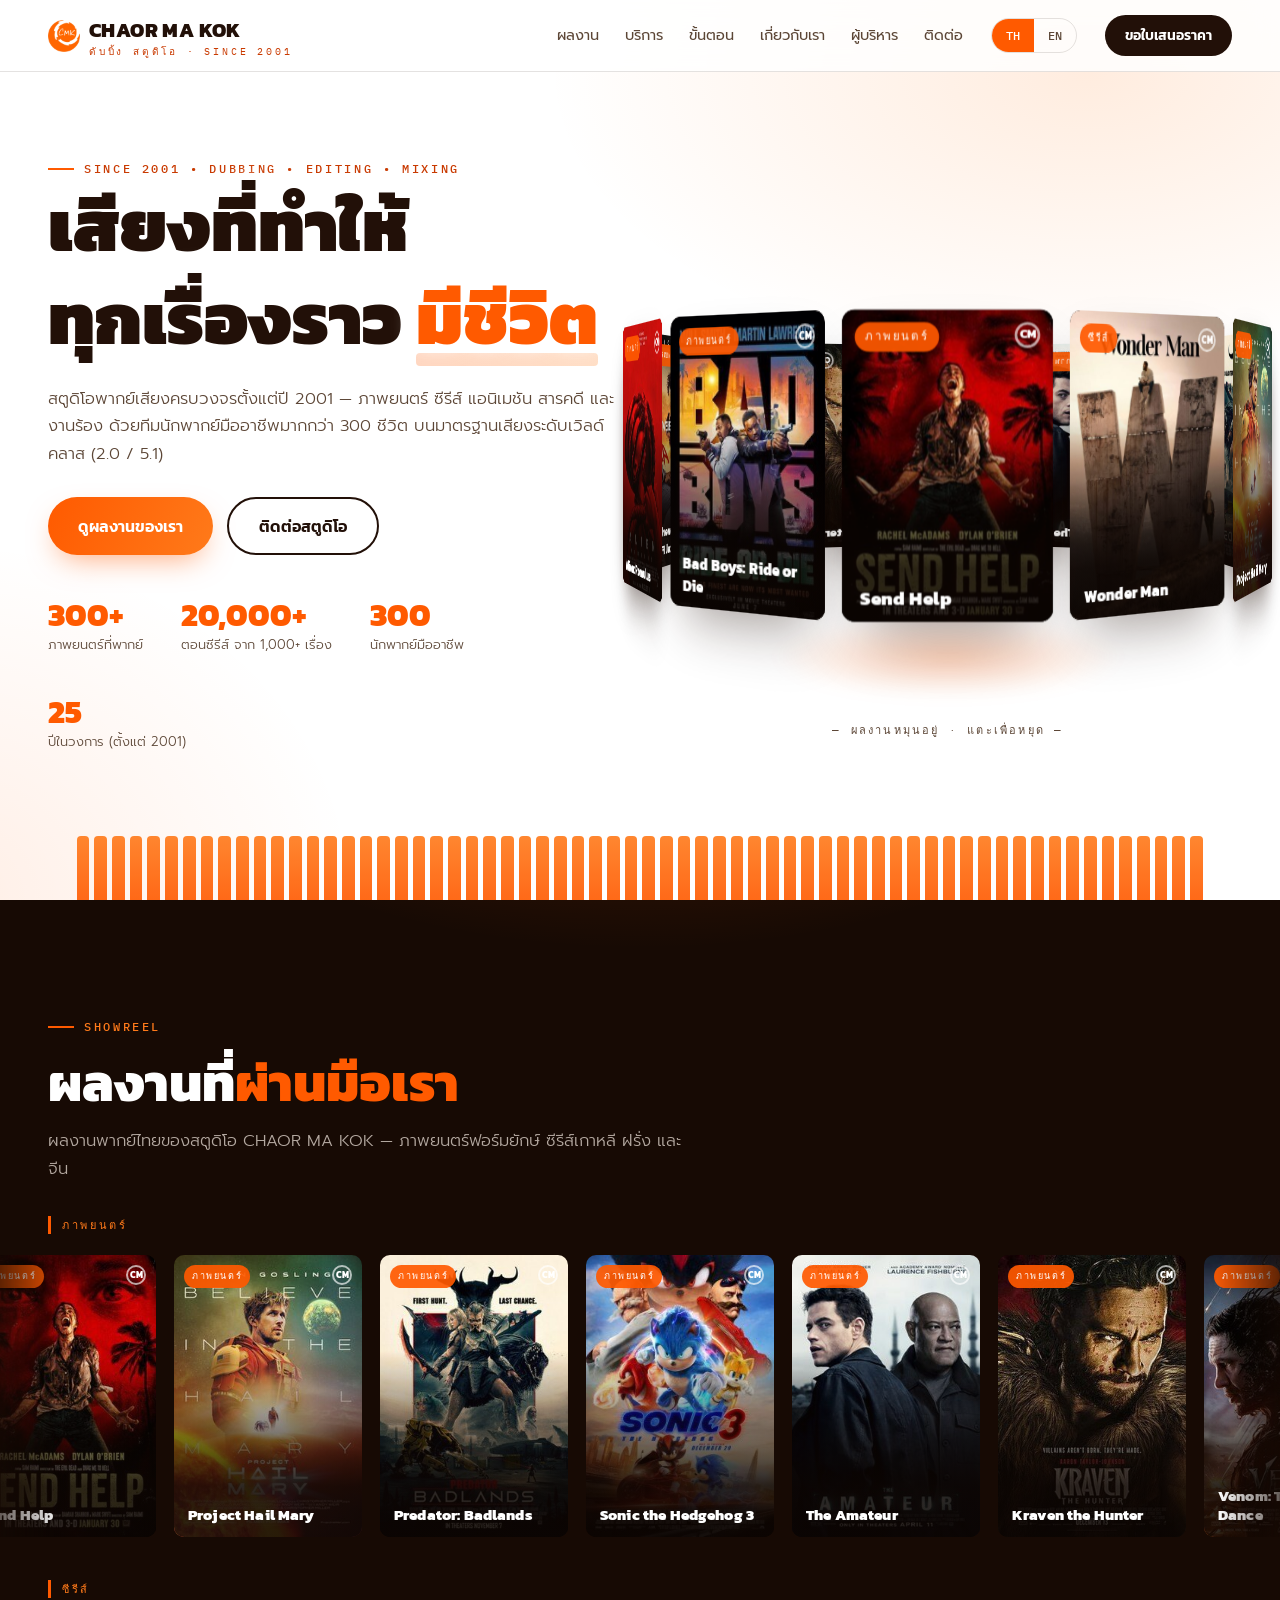
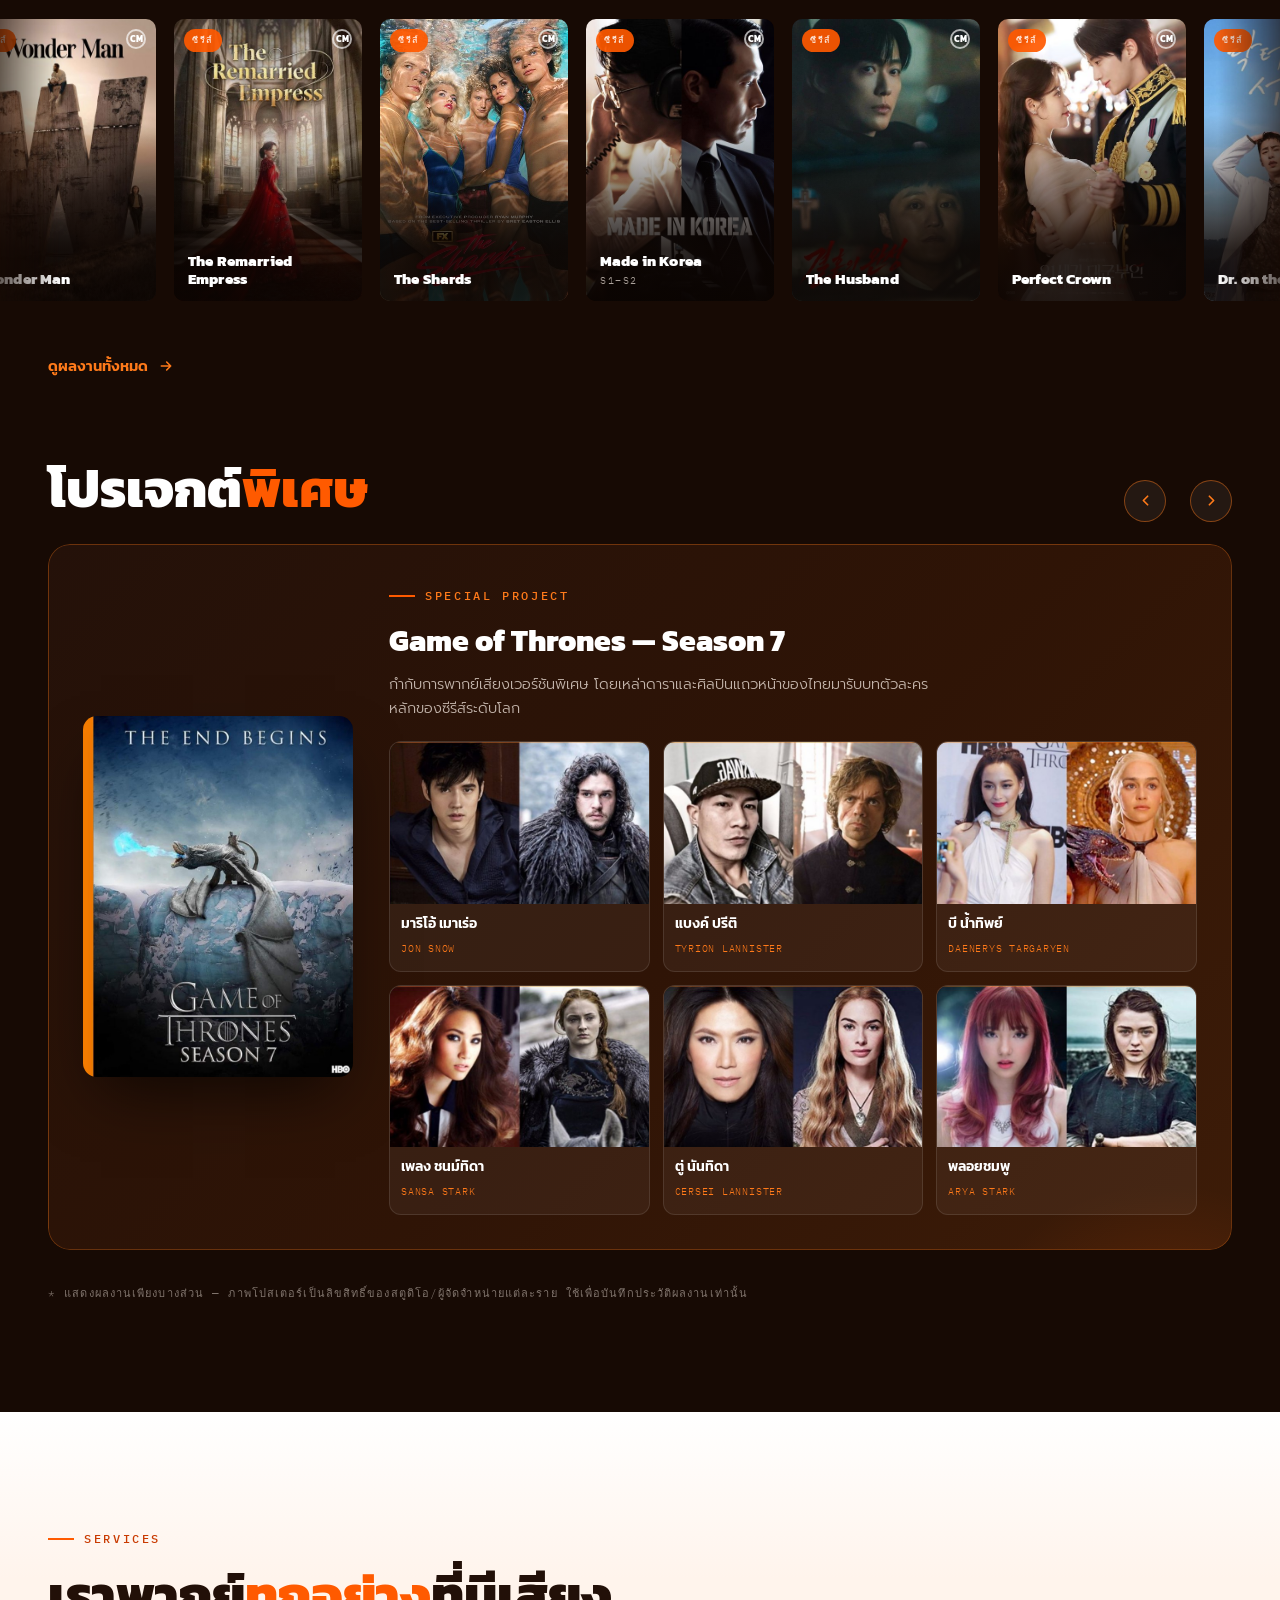
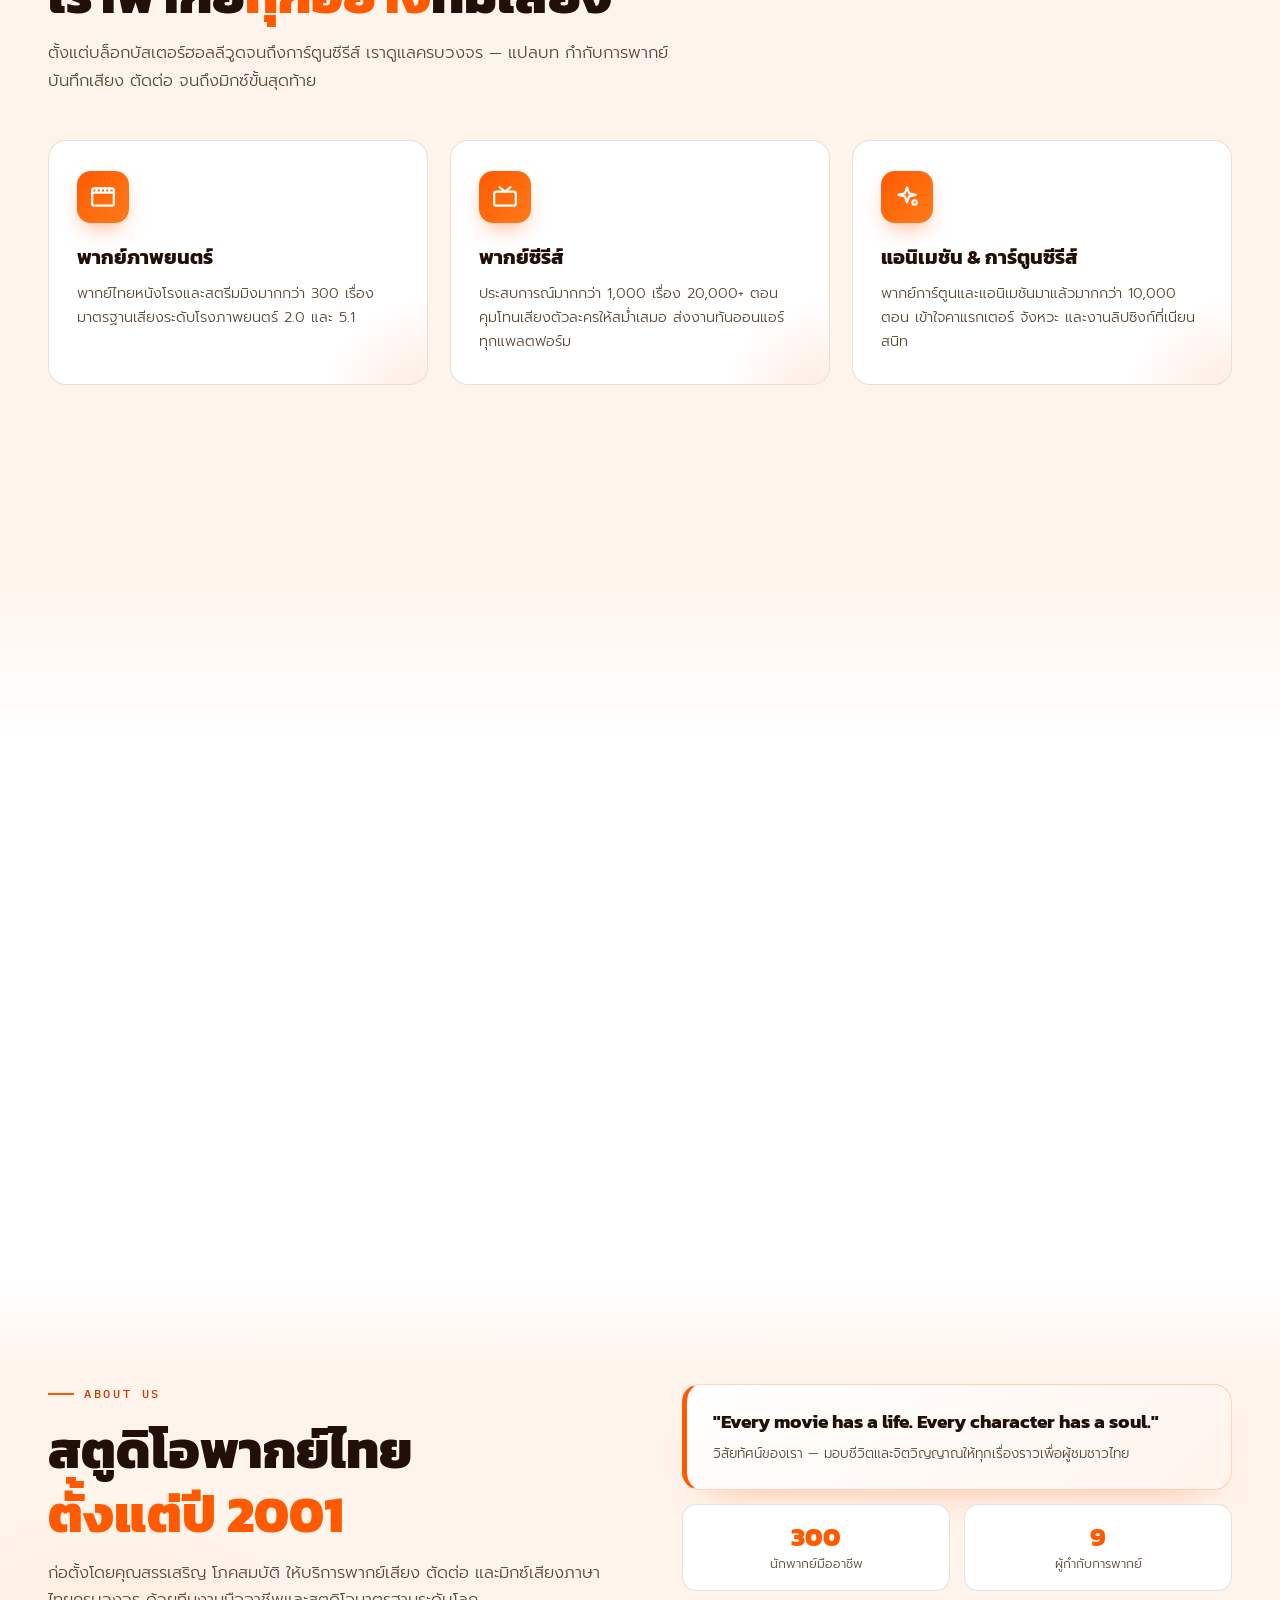
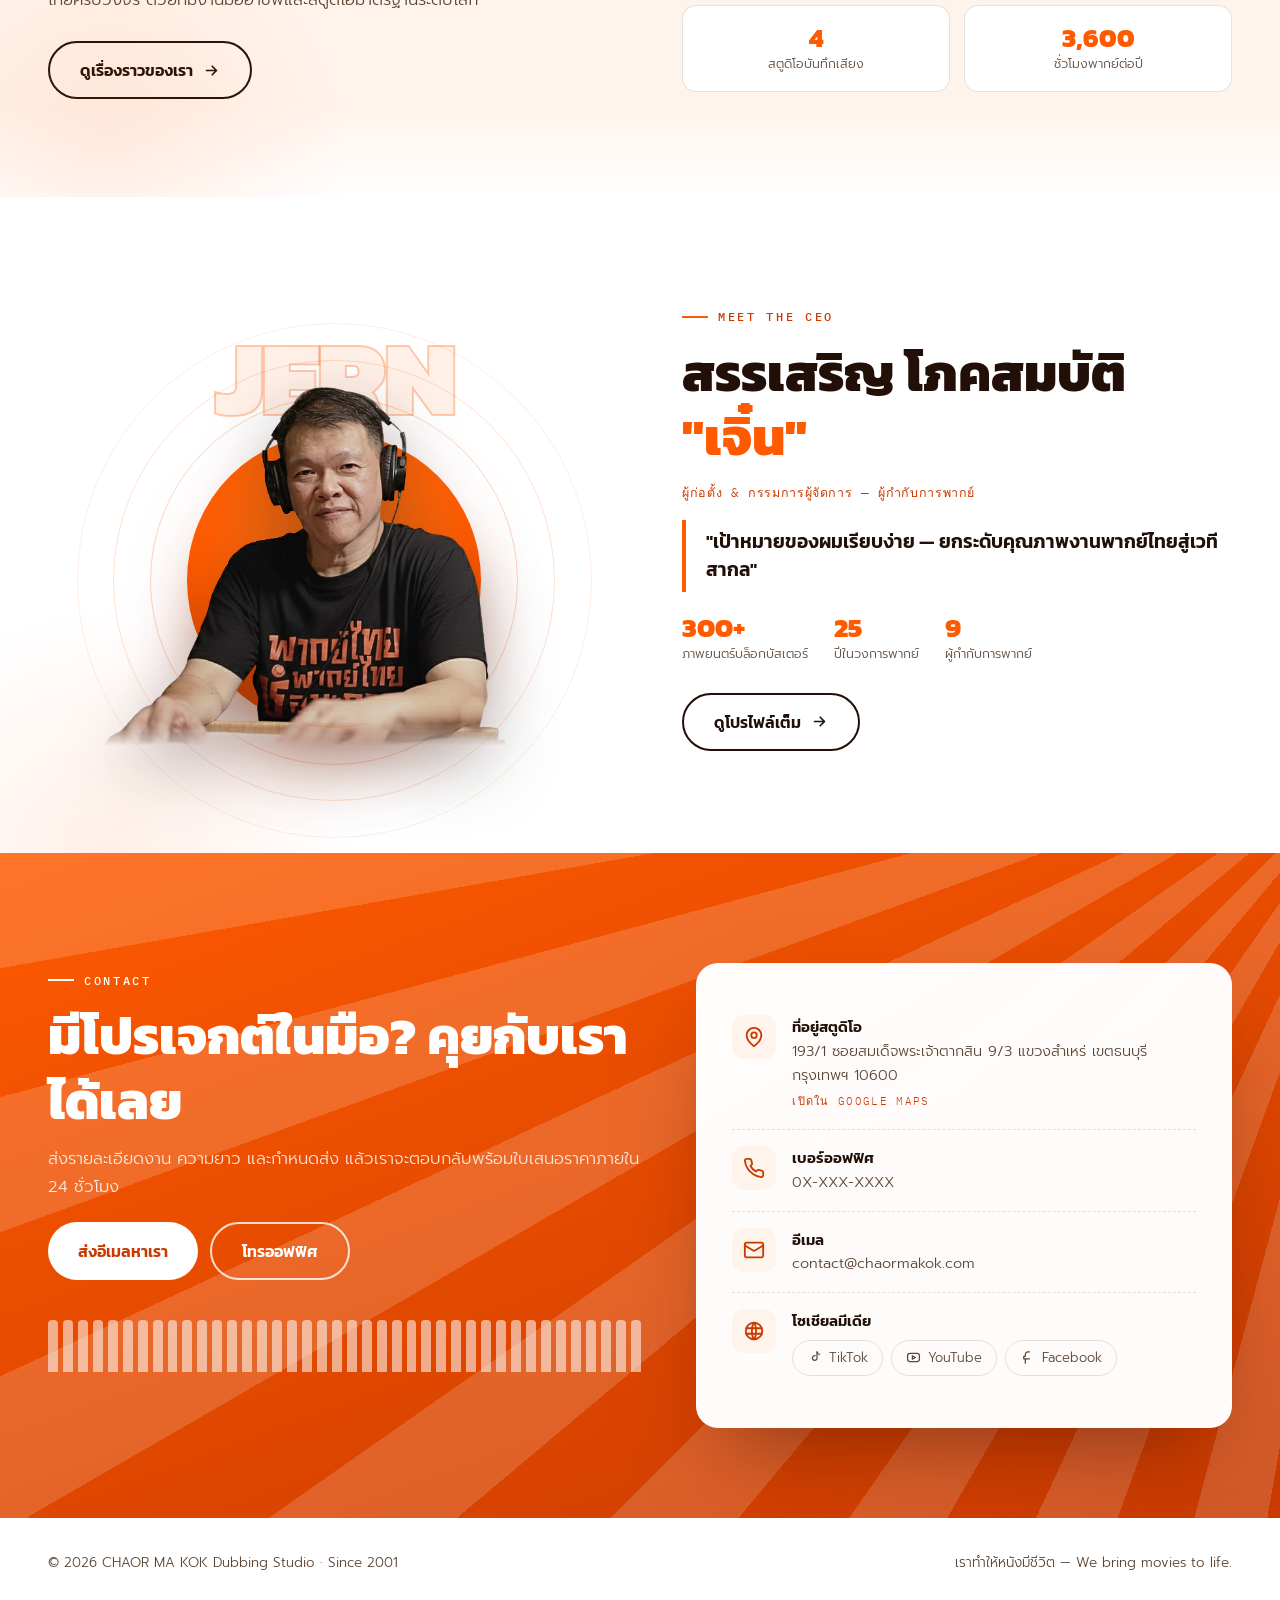
==== index.html @ 3bfe22cc "Fill in the last two posters and rebalance the desktop hero Artwork: - Add posters for the only two " ====
<!DOCTYPE html>
<html lang="th">
<head>
<meta charset="UTF-8">
<meta name="viewport" content="width=device-width, initial-scale=1.0">
<title>CHAOR MA KOK — Dubbing Studio · Since 2001</title>
<meta name="description" content="สตูดิโอพากย์เสียงครบวงจรตั้งแต่ปี 2001 — ภาพยนตร์ ซีรีส์ แอนิเมชัน สารคดี และงานร้อง">
<link rel="preconnect" href="https://fonts.googleapis.com">
<link rel="preconnect" href="https://fonts.gstatic.com" crossorigin>
<link href="https://fonts.googleapis.com/css2?family=Kanit:wght@500;600;700;800;900&family=Prompt:wght@300;400;500;600&family=IBM+Plex+Mono:wght@400;500&display=swap" rel="stylesheet">
<link rel="icon" type="image/png" href="assets/logo.png">
<link rel="apple-touch-icon" href="assets/logo-180.png">
<link rel="canonical" href="https://chaormakok.com/">
<meta property="og:type" content="website">
<meta property="og:site_name" content="CHAOR MA KOK">
<meta property="og:locale" content="th_TH">
<meta property="og:url" content="https://chaormakok.com/">
<meta property="og:title" content="CHAOR MA KOK — Dubbing Studio · Since 2001">
<meta property="og:description" content="สตูดิโอพากย์เสียงครบวงจรตั้งแต่ปี 2001 — ภาพยนตร์ ซีรีส์ แอนิเมชัน สารคดี และงานร้อง">
<meta property="og:image" content="https://chaormakok.com/assets/og-image.jpg">
<meta property="og:image:width" content="1200">
<meta property="og:image:height" content="630">
<meta name="twitter:card" content="summary_large_image">
<meta name="twitter:title" content="CHAOR MA KOK — Dubbing Studio · Since 2001">
<meta name="twitter:description" content="สตูดิโอพากย์เสียงครบวงจรตั้งแต่ปี 2001 — ภาพยนตร์ ซีรีส์ แอนิเมชัน สารคดี และงานร้อง">
<meta name="twitter:image" content="https://chaormakok.com/assets/og-image.jpg">
<script type="application/ld+json">
{
  "@context": "https://schema.org",
  "@type": "LocalBusiness",
  "name": "CHAOR MA KOK Co., Ltd.",
  "alternateName": "Chaor Ma Kok Dubbing Studio",
  "description": "Full-service Thai dubbing studio since 2001 — films, series, animation, documentaries and vocal work.",
  "url": "https://chaormakok.com/",
  "logo": "https://chaormakok.com/assets/logo-180.png",
  "image": "https://chaormakok.com/assets/og-image.jpg",
  "foundingDate": "2001",
  "founder": { "@type": "Person", "name": "Sansern Pokesombat" },
  "email": "contact@chaormakok.com",
  "address": {
    "@type": "PostalAddress",
    "streetAddress": "193/1 Somdet Phra Chao Taksin 9/3",
    "addressLocality": "Samre, Thonburi",
    "addressRegion": "Bangkok",
    "postalCode": "10600",
    "addressCountry": "TH"
  }
}
</script>
<link rel="stylesheet" href="site.css?v=20260902">
</head>
<body>
<!-- ================= NAV ================= -->
<nav class="nav">
  <div class="nav-in">
    <a href="index.html" class="brand"><img class="logo" src="assets/logo.png" alt="CHAOR MA KOK logo"><span>CHAOR MA KOK<small data-i18n="brandsub">ดับบิ้ง สตูดิโอ · SINCE 2001</small></span></a>
    <div class="nav-links">
      <a href="works.html" data-i18n="nav.works">ผลงาน</a>
      <a href="#services" data-i18n="nav.services">บริการ</a>
      <a href="#process" data-i18n="nav.process">ขั้นตอน</a>
      <a href="about.html" data-i18n="nav.about">เกี่ยวกับเรา</a>
      <a href="ceo.html" data-i18n="nav.ceo">ผู้บริหาร</a>
      <a href="#contact" data-i18n="nav.contact">ติดต่อ</a>
    </div>
    <div class="lang" role="group" aria-label="Language">
      <button id="btn-th" class="on" onclick="setLang('th')">TH</button>
      <button id="btn-en" onclick="setLang('en')">EN</button>
    </div>
    <a href="#contact" class="nav-cta" data-i18n="nav.cta">ขอใบเสนอราคา</a>
  </div>
</nav>

<!-- ================= HERO ================= -->
<header class="hero" id="top">
  <div class="wrap hero-grid">
    <div>
      <span class="eyebrow rv">SINCE 2001 • DUBBING • EDITING • MIXING</span>
      <h1 class="rv d1" data-i18n-html="hero.title">เสียงที่ทำให้<br>ทุกเรื่องราว <span class="o">มีชีวิต</span></h1>
      <p class="lead rv d2" data-i18n="hero.sub">สตูดิโอพากย์เสียงครบวงจรตั้งแต่ปี 2001 — ภาพยนตร์ ซีรีส์ แอนิเมชัน สารคดี และงานร้อง ด้วยทีมนักพากย์มืออาชีพมากกว่า 300 ชีวิต บนมาตรฐานเสียงระดับเวิลด์คลาส (2.0 / 5.1)</p>
      <div class="cta-row rv d3">
        <a href="#works" class="btn btn-fill" data-i18n="hero.cta1">ดูผลงานของเรา</a>
        <a href="#contact" class="btn btn-line" data-i18n="hero.cta2">ติดต่อสตูดิโอ</a>
      </div>
      <div class="stats rv d4">
        <div class="stat"><b>300+</b><span data-i18n="stat1">ภาพยนตร์ที่พากย์</span></div>
        <div class="stat"><b>20,000+</b><span data-i18n="stat2">ตอนซีรีส์ จาก 1,000+ เรื่อง</span></div>
        <div class="stat"><b>300</b><span data-i18n="stat3">นักพากย์มืออาชีพ</span></div>
        <div class="stat"><b>25</b><span data-i18n="stat4">ปีในวงการ (ตั้งแต่ 2001)</span></div>
      </div>
    </div>
    <div class="stage rv d2" aria-hidden="true">
      <div class="floor"></div>
      <div class="ring" id="ring"></div>
      <span class="hint" data-i18n="hint">— ผลงานหมุนอยู่ · แตะเพื่อหยุด —</span>
    </div>
  </div>
  <div class="wave" id="heroWave" aria-hidden="true"></div>
</header>

<!-- ================= WORKS ================= -->
<section class="works" id="works">
  <div class="wrap">
    <span class="eyebrow rv">SHOWREEL</span>
    <h2 class="h2 rv d1" data-i18n-html="wk.title">ผลงานที่<span class="o">ผ่านมือเรา</span></h2>
    <p class="lead rv d2" data-i18n="wk.sub">ผลงานพากย์ไทยของสตูดิโอ CHAOR MA KOK — ภาพยนตร์ฟอร์มยักษ์ ซีรีส์เกาหลี ฝรั่ง และจีน</p>
  </div>
  <div class="wrap"><span class="m-label rv" data-i18n="wk.g1">ภาพยนตร์</span></div>
  <div class="m-row m1"><div class="m-track" id="row1"></div></div>

  <div class="wrap"><span class="m-label rv" data-i18n="wk.rowseries">ซีรีส์</span></div>
  <div class="m-row m2"><div class="m-track" id="row2"></div></div>

  <div class="wrap">
    <a class="wk-more" href="works.html"><span data-i18n="wk.viewall">ดูผลงานทั้งหมด</span><svg viewBox="0 0 24 24"><path d="M5 12h14M13 6l6 6-6 6"/></svg></a>

    <!-- ---- special projects carousel ---- -->
    <div class="sp-head rv">
      <h2 class="h2" data-i18n-html="sp.head">โปรเจกต์<span class="o">พิเศษ</span></h2>
      <div class="sp-nav">
        <button class="sp-arrow" id="spPrev" type="button" aria-label="Previous"><svg viewBox="0 0 24 24"><path d="M15 6l-6 6 6 6"/></svg></button>
        <div class="sp-dots" id="spDots"></div>
        <button class="sp-arrow" id="spNext" type="button" aria-label="Next"><svg viewBox="0 0 24 24"><path d="M9 6l6 6-6 6"/></svg></button>
      </div>
    </div>
    <div class="sp-viewport rv"><div class="sp-track" id="spTrack"></div></div>

    <p class="note" data-i18n="wk.note">* แสดงผลงานเพียงบางส่วน — ภาพโปสเตอร์เป็นลิขสิทธิ์ของสตูดิโอ/ผู้จัดจำหน่ายแต่ละราย ใช้เพื่อบันทึกประวัติผลงานเท่านั้น</p>
  </div>
</section>

<!-- ================= SERVICES ================= -->
<section class="sec sec-cream" id="services">
  <div class="wrap">
    <span class="eyebrow rv">SERVICES</span>
    <h2 class="h2 rv d1" data-i18n-html="sv.title">เราพากย์<span class="o">ทุกอย่าง</span>ที่มีเสียง</h2>
    <p class="lead rv d2" data-i18n="sv.sub">ตั้งแต่บล็อกบัสเตอร์ฮอลลีวูดจนถึงการ์ตูนซีรีส์ เราดูแลครบวงจร — แปลบท กำกับการพากย์ บันทึกเสียง ตัดต่อ จนถึงมิกซ์ขั้นสุดท้าย</p>
    <div class="sv-grid">
      <div class="sv rv"><div class="ic"><svg viewBox="0 0 24 24" fill="none" stroke="currentColor" stroke-width="2" stroke-linecap="round" stroke-linejoin="round"><rect x="2" y="4" width="20" height="16" rx="2"/><path d="M2 8h20M6 4v4M10 4v4M14 4v4M18 4v4"/></svg></div><h3 data-i18n="sv1.t">พากย์ภาพยนตร์</h3><p data-i18n="sv1.d">พากย์ไทยหนังโรงและสตรีมมิงมากกว่า 300 เรื่อง มาตรฐานเสียงระดับโรงภาพยนตร์ 2.0 และ 5.1</p></div>
      <div class="sv rv d1"><div class="ic"><svg viewBox="0 0 24 24" fill="none" stroke="currentColor" stroke-width="2" stroke-linecap="round" stroke-linejoin="round"><rect x="2" y="7" width="20" height="13" rx="2"/><path d="m7 3 5 4 5-4"/></svg></div><h3 data-i18n="sv2.t">พากย์ซีรีส์</h3><p data-i18n="sv2.d">ประสบการณ์มากกว่า 1,000 เรื่อง 20,000+ ตอน คุมโทนเสียงตัวละครให้สม่ำเสมอ ส่งงานทันออนแอร์ทุกแพลตฟอร์ม</p></div>
      <div class="sv rv d2"><div class="ic"><svg viewBox="0 0 24 24" fill="none" stroke="currentColor" stroke-width="2" stroke-linecap="round" stroke-linejoin="round"><path d="M12 3l1.9 5.6L20 10l-6.1 1.4L12 17l-1.9-5.6L4 10l6.1-1.4z"/><circle cx="19" cy="17" r="2"/></svg></div><h3 data-i18n="sv3.t">แอนิเมชัน & การ์ตูนซีรีส์</h3><p data-i18n="sv3.d">พากย์การ์ตูนและแอนิเมชันมาแล้วมากกว่า 10,000 ตอน เข้าใจคาแรกเตอร์ จังหวะ และงานลิปซิงก์ที่เนียนสนิท</p></div>
      <div class="sv rv"><div class="ic"><svg viewBox="0 0 24 24" fill="none" stroke="currentColor" stroke-width="2" stroke-linecap="round" stroke-linejoin="round"><circle cx="12" cy="12" r="9"/><path d="M3.5 9h17M3.5 15h17M12 3c3 3.5 3 14.5 0 18M12 3c-3 3.5-3 14.5 0 18"/></svg></div><h3 data-i18n="sv4.t">สารคดี & รายการทีวี</h3><p data-i18n="sv4.d">เสียงบรรยายสารคดีและรายการโทรทัศน์ ด้วยเสียงที่น่าเชื่อถือและเป็นธรรมชาติ</p></div>
      <div class="sv rv d1"><div class="ic"><svg viewBox="0 0 24 24" fill="none" stroke="currentColor" stroke-width="2" stroke-linecap="round" stroke-linejoin="round"><path d="M12 1a3 3 0 0 1 3 3v8a3 3 0 0 1-6 0V4a3 3 0 0 1 3-3z"/><path d="M19 10v2a7 7 0 0 1-14 0v-2"/><path d="M12 19v4M8 23h8"/></svg></div><h3 data-i18n="sv5.t">งานร้อง (Vocal)</h3><p data-i18n="sv5.d">ทีมนักร้องประจำสตูดิโอ 3 ทีม สำหรับเพลงประกอบภาพยนตร์ การ์ตูน และงานร้องทุกรูปแบบ</p></div>
      <div class="sv rv d2"><div class="ic"><svg viewBox="0 0 24 24" fill="none" stroke="currentColor" stroke-width="2" stroke-linecap="round" stroke-linejoin="round"><path d="M4 18V6m5 12V10m5 8V4m5 14v-7"/></svg></div><h3 data-i18n="sv6.t">ตัดต่อ & มิกซ์เสียง</h3><p data-i18n="sv6.d">ห้องตัดต่อ 4 ห้อง ห้องมิกซ์ 3 ห้อง พร้อมเทคโนโลยีล่าสุด มิกซ์ตามสเปกทุกแพลตฟอร์ม ผ่าน QC ทุกไฟล์</p></div>
    </div>
  </div>
</section>

<!-- ================= PROCESS ================= -->
<section class="sec" id="process">
  <div class="wrap">
    <span class="eyebrow rv">WORKFLOW</span>
    <h2 class="h2 rv d1" data-i18n-html="pc.title">จากบทต้นฉบับ สู่เสียงไทย<span class="o">ใน 4 ขั้นตอน</span></h2>
    <div class="steps">
      <div class="step rv"><h3 data-i18n="pc1.t">แปล & ปรับบท</h3><p data-i18n="pc1.d">แปลบทโดยทีมนักแปลเฉพาะทางมากกว่า 50 คน ปรับสำนวนให้เข้าปากและตรงลิปซิงก์</p></div>
      <div class="step rv d1"><h3 data-i18n="pc2.t">แคสต์นักพากย์</h3><p data-i18n="pc2.d">คัดเสียงที่ใช่จากทีมนักพากย์มากกว่า 300 คน ให้ตรงคาแรกเตอร์ที่สุด</p></div>
      <div class="step rv d2"><h3 data-i18n="pc3.t">บันทึกเสียง</h3><p data-i18n="pc3.d">บันทึกเสียงใน 4 สตูดิโอมาตรฐาน พร้อมผู้กำกับการพากย์คุมทุกขั้นตอนอย่างละเอียด</p></div>
      <div class="step rv d3"><h3 data-i18n="pc4.t">มิกซ์ & ส่งมอบ</h3><p data-i18n="pc4.d">ตัดต่อและมิกซ์ 2.0 และ 5.1 ตามสเปกแพลตฟอร์ม ผ่าน QC แล้วส่งมอบตรงเวลาเสมอ</p></div>
    </div>
  </div>
</section>

<!-- ================= ABOUT (preview) ================= -->
<section class="pv sec-cream" id="about-preview">
  <div class="wrap pv-in">
    <div class="pv-body">
      <span class="eyebrow rv">ABOUT US</span>
      <h2 class="h2 rv d1" data-i18n-html="pv.a.title">สตูดิโอพากย์ไทย<br><span class="o">ตั้งแต่ปี 2001</span></h2>
      <p class="lead rv d2" data-i18n="pv.a.sub">ก่อตั้งโดยคุณสรรเสริญ โภคสมบัติ ให้บริการพากย์เสียง ตัดต่อ และมิกซ์เสียงภาษาไทยครบวงจร ด้วยทีมงานมืออาชีพและสตูดิโอมาตรฐานระดับโลก</p>
      <a href="about.html" class="btn btn-line pv-cta rv d3"><span data-i18n="pv.a.btn">ดูเรื่องราวของเรา</span><svg viewBox="0 0 24 24"><path d="M5 12h14M13 6l6 6-6 6"/></svg></a>
    </div>
    <div class="pv-media">
      <div class="pv-panel rv d1">
        <div class="pv-quote">
          <b data-i18n="ab.vq">"Every movie has a life. Every character has a soul."</b>
          <span data-i18n="pv.a.vd">วิสัยทัศน์ของเรา — มอบชีวิตและจิตวิญญาณให้ทุกเรื่องราวเพื่อผู้ชมชาวไทย</span>
        </div>
        <div class="num"><b>300</b><span data-i18n="ab.n1">นักพากย์มืออาชีพ</span></div>
        <div class="num"><b>9</b><span data-i18n="ab.n2">ผู้กำกับการพากย์</span></div>
        <div class="num"><b>4</b><span data-i18n="ab.n5">สตูดิโอบันทึกเสียง</span></div>
        <div class="num"><b>3,600</b><span data-i18n="ab.n8">ชั่วโมงพากย์ต่อปี</span></div>
      </div>
    </div>
  </div>
</section>

<!-- ================= CEO (preview) ================= -->
<section class="pv alt" id="ceo-preview">
  <div class="wrap pv-in">
    <div class="pv-body">
      <span class="eyebrow rv">MEET THE CEO</span>
      <h2 class="h2 rv d1" data-i18n-html="ceo.name">สรรเสริญ โภคสมบัติ <span class="o">"เจิ๋น"</span></h2>
      <p class="ceo-role rv d1" data-i18n="ceo.role">ผู้ก่อตั้ง &amp; กรรมการผู้จัดการ — ผู้กำกับการพากย์</p>
      <blockquote class="ceo-quote rv d2" data-i18n="ceo.quote">"เป้าหมายของผมเรียบง่าย — ยกระดับคุณภาพงานพากย์ไทยสู่เวทีสากล"</blockquote>
      <div class="pv-facts rv d2">
        <div><b>300+</b><span data-i18n="pv.c.f1">ภาพยนตร์บล็อกบัสเตอร์</span></div>
        <div><b>25</b><span data-i18n="pv.c.f2">ปีในวงการพากย์</span></div>
        <div><b>9</b><span data-i18n="pv.c.f3">ผู้กำกับการพากย์</span></div>
      </div>
      <a href="ceo.html" class="btn btn-line pv-cta rv d3"><span data-i18n="pv.c.btn">ดูโปรไฟล์เต็ม</span><svg viewBox="0 0 24 24"><path d="M5 12h14M13 6l6 6-6 6"/></svg></a>
    </div>
    <div class="pv-media">
      <div class="cx-stage rv d1">
        <span class="cx-ring r1" aria-hidden="true"></span>
        <span class="cx-ring r2" aria-hidden="true"></span>
        <span class="cx-ring r3" aria-hidden="true"></span>
        <span class="cx-word" aria-hidden="true">JERN</span>
        <span class="cx-disc" aria-hidden="true"></span>
        <img class="cx-fig" src="assets/ceo-cut.png" alt="Sansern 'Jern' Pokesombat wearing headphones at the dubbing desk">
      </div>
    </div>
  </div>
</section>

<!-- ================= CONTACT ================= -->
<section class="contact" id="contact">
  <div class="wrap ct-grid">
    <div>
      <span class="eyebrow rv">CONTACT</span>
      <h2 class="h2 rv d1" data-i18n="ct.title">มีโปรเจกต์ในมือ? คุยกับเราได้เลย</h2>
      <p class="lead rv d2" data-i18n="ct.sub">ส่งรายละเอียดงาน ความยาว และกำหนดส่ง แล้วเราจะตอบกลับพร้อมใบเสนอราคาภายใน 24 ชั่วโมง</p>
      <div class="ct-actions rv d3">
        <a class="btn btn-white" href="mailto:contact@chaormakok.com" data-i18n="ct.mailbtn">ส่งอีเมลหาเรา</a>
        <!-- TODO: replace 0X-XXX-XXXX with the real office number (also in the row below + JSON-LD) -->
        <a class="btn btn-ghost" href="tel:" data-i18n="ct.telbtn">โทรออฟฟิศ</a>
      </div>
      <div class="wave" id="ctWave" aria-hidden="true"></div>
    </div>
    <div class="ct-card rv d2">
      <div class="ct-row">
        <div class="ic"><svg viewBox="0 0 24 24" fill="none" stroke="currentColor" stroke-width="2" stroke-linecap="round" stroke-linejoin="round"><path d="M20 10c0 6-8 12-8 12S4 16 4 10a8 8 0 1 1 16 0z"/><circle cx="12" cy="10" r="3"/></svg></div>
        <div>
          <b data-i18n="ct.addr.t">ที่อยู่สตูดิโอ</b>
          <p><a href="https://www.google.com/maps/search/?api=1&amp;query=193%2F1%20Somdet%20Phra%20Chao%20Taksin%209%2F3%20Samre%20Thonburi%20Bangkok%2010600" target="_blank" rel="noopener"><span data-i18n="ct.addr.d">193/1 ซอยสมเด็จพระเจ้าตากสิน 9/3 แขวงสำเหร่ เขตธนบุรี กรุงเทพฯ 10600</span><br><span class="ct-map" data-i18n="ct.map">เปิดใน Google Maps</span></a></p>
        </div>
      </div>
      <div class="ct-row">
        <div class="ic"><svg viewBox="0 0 24 24" fill="none" stroke="currentColor" stroke-width="2" stroke-linecap="round" stroke-linejoin="round"><path d="M22 16.9v3a2 2 0 0 1-2.2 2 19.8 19.8 0 0 1-8.6-3.1 19.5 19.5 0 0 1-6-6A19.8 19.8 0 0 1 2.1 4.2 2 2 0 0 1 4.1 2h3a2 2 0 0 1 2 1.7c.1 1 .4 2 .7 2.8a2 2 0 0 1-.5 2.1L8 9.9a16 16 0 0 0 6 6l1.3-1.3a2 2 0 0 1 2.1-.5c.9.3 1.9.6 2.9.7a2 2 0 0 1 1.7 2z"/></svg></div>
        <!-- TODO: office number not supplied yet — replace the placeholder and re-add the tel: link -->
        <div><b data-i18n="ct.tel.t">เบอร์ออฟฟิศ</b><p>0X-XXX-XXXX</p></div>
      </div>
      <div class="ct-row">
        <div class="ic"><svg viewBox="0 0 24 24" fill="none" stroke="currentColor" stroke-width="2" stroke-linecap="round" stroke-linejoin="round"><rect x="2" y="4" width="20" height="16" rx="2"/><path d="m22 7-10 6L2 7"/></svg></div>
        <div><b data-i18n="ct.mail.t">อีเมล</b><p><a href="mailto:contact@chaormakok.com">contact@chaormakok.com</a></p></div>
      </div>
      <div class="ct-row">
        <div class="ic"><svg viewBox="0 0 24 24" fill="none" stroke="currentColor" stroke-width="2" stroke-linecap="round" stroke-linejoin="round"><circle cx="12" cy="12" r="9"/><path d="M3.5 9h17M3.5 15h17M12 3c3 3.5 3 14.5 0 18M12 3c-3 3.5-3 14.5 0 18"/></svg></div>
        <div>
          <b data-i18n="ct.social.t">โซเชียลมีเดีย</b>
          <!-- TODO: paste the real profile URLs into the three href="#" below -->
          <p class="socials">
            <a href="#" aria-label="TikTok"><svg viewBox="0 0 24 24" fill="none" stroke="currentColor" stroke-width="2" stroke-linecap="round" stroke-linejoin="round"><path d="M16 3v9.8a3.7 3.7 0 1 1-3.1-3.65"/><path d="M16 3.2c.5 2.2 2.1 3.7 4.3 4"/></svg>TikTok</a>
            <a href="#" aria-label="YouTube"><svg viewBox="0 0 24 24" fill="none" stroke="currentColor" stroke-width="2" stroke-linecap="round" stroke-linejoin="round"><rect x="2.5" y="5.5" width="19" height="13" rx="4"/><path d="m10.2 9.4 4.8 2.6-4.8 2.6z"/></svg>YouTube</a>
            <a href="#" aria-label="Facebook"><svg viewBox="0 0 24 24" fill="none" stroke="currentColor" stroke-width="2" stroke-linecap="round" stroke-linejoin="round"><path d="M15 3h-2.2A4.3 4.3 0 0 0 8.5 7.3V10H6v4h2.5v7"/><path d="M8.5 14H15"/></svg>Facebook</a>
          </p>
        </div>
      </div>
    </div>
  </div>
</section>

<footer class="footer">
  <div class="wrap">
    <span>© 2026 CHAOR MA KOK Dubbing Studio · Since 2001</span>
    <span data-i18n="ft">เราทำให้หนังมีชีวิต — We bring movies to life.</span>
  </div>
</footer>

<!-- ================= WORK MODAL ================= -->
<div class="md" id="workModal" role="dialog" aria-modal="true" aria-labelledby="mdTitle" hidden>
  <div class="md-backdrop"></div>
  <div class="md-card">
    <button class="md-close" type="button" aria-label="Close"><svg viewBox="0 0 24 24"><path d="M6 6l12 12M18 6L6 18"/></svg></button>
    <div class="md-art"></div>
    <div>
      <span class="md-badge"></span>
      <h3 class="md-title" id="mdTitle"></h3>
      <div class="md-note"></div>
      <div class="md-rows"></div>
    </div>
  </div>
</div>

<script src="site.js?v=20260902"></script>
</body>
</html>
---- site.css ----
/* CHAOR MA KOK — shared styles */
:root{
  --orange:#FF5A00;
  --orange-hot:#FF7A1A;
  --orange-deep:#C93A00;
  --ink:#221008;
  --ink-soft:#5C4636;
  --paper:#FFFFFF;
  --cream:#FFF4EC;
  --line:rgba(34,16,8,.12);
  --display:'Kanit',sans-serif;
  --body:'Prompt',sans-serif;
  --mono:'IBM Plex Mono',monospace;
  --r:18px;
}
*{margin:0;padding:0;box-sizing:border-box}
html{scroll-behavior:smooth}
body{
  font-family:var(--body);
  font-weight:300;
  color:var(--ink);
  background:var(--paper);
  overflow-x:hidden;
  line-height:1.65;
}
::selection{background:var(--orange);color:#fff}
a{color:inherit;text-decoration:none}
img{max-width:100%}
:focus-visible{outline:3px solid var(--orange);outline-offset:3px;border-radius:4px}

.wrap{max-width:1440px;margin:0 auto;padding:0 32px}
.eyebrow{
  font-family:var(--mono);font-size:12px;font-weight:500;
  letter-spacing:.22em;text-transform:uppercase;color:var(--orange-deep);
  display:inline-flex;align-items:center;gap:10px;
}
.eyebrow::before{content:"";width:26px;height:2px;background:var(--orange)}
.h2{
  font-family:var(--display);font-weight:800;
  font-size:clamp(30px,4.4vw,52px);line-height:1.12;letter-spacing:-.01em;
  margin:14px 0 12px;
}
.h2 .o{color:var(--orange)}
.lead{max-width:640px;color:var(--ink-soft);font-size:16.5px}

/* ---------- Thai display typography ----------
   Latin display type is tracked tight (negative letter-spacing) with snug
   leading; Thai has stacked vowels/tone marks that need normal tracking and
   more line-height, so relax both only while the page is in Thai. */
html[lang="th"] .hero h1{letter-spacing:normal;line-height:1.3}
html[lang="th"] .h2{letter-spacing:normal;line-height:1.24}
html[lang="th"] .hero h1 .o{white-space:normal}

/* ---------- reveal on scroll ---------- */
.rv{opacity:0;transform:translateY(26px);transition:opacity .7s ease,transform .7s cubic-bezier(.2,.7,.2,1)}
.rv.in{opacity:1;transform:none}
.rv.d1{transition-delay:.08s}.rv.d2{transition-delay:.16s}.rv.d3{transition-delay:.24s}
.rv.d4{transition-delay:.32s}.rv.d5{transition-delay:.4s}

/* ---------- nav ---------- */
.nav{
  position:fixed;inset:0 0 auto 0;z-index:50;
  background:rgba(255,255,255,.82);backdrop-filter:blur(14px);
  border-bottom:1px solid var(--line);
}
.nav-in{max-width:1440px;margin:0 auto;padding:14px 32px;display:flex;align-items:center;gap:28px}
.brand{font-family:var(--display);font-weight:800;font-size:20px;letter-spacing:.02em;display:flex;align-items:center;gap:9px}
.brand .logo{width:32px;height:32px;flex:none;display:block;transition:transform .3s cubic-bezier(.2,.7,.2,1)}
.brand:hover .logo{transform:rotate(-8deg) scale(1.06)}
.brand small{font-family:var(--mono);font-weight:400;font-size:10px;letter-spacing:.28em;color:var(--orange-deep);display:block;line-height:1}
.nav-links{display:flex;gap:26px;margin-left:auto;font-weight:400;font-size:14.5px}
.nav-links a{position:relative;padding:4px 0;color:var(--ink-soft)}
.nav-links a::after{content:"";position:absolute;left:0;bottom:0;width:0;height:2px;background:var(--orange);transition:width .25s}
.nav-links a:hover{color:var(--ink)}
.nav-links a:hover::after{width:100%}
.nav-links a.act{color:var(--ink)}
.nav-links a.act::after{width:100%}
.lang{
  display:flex;border:1.5px solid var(--line);border-radius:99px;overflow:hidden;
  font-family:var(--mono);font-size:12px;font-weight:500;
}
.lang button{
  border:0;background:transparent;padding:7px 14px;cursor:pointer;
  font:inherit;color:var(--ink-soft);transition:.25s;
}
.lang button.on{background:var(--orange);color:#fff}
.nav-cta{
  background:var(--ink);color:#fff;font-family:var(--display);font-weight:600;
  font-size:14px;padding:9px 20px;border-radius:99px;transition:.25s;
}
.nav-cta:hover{background:var(--orange)}

/* ---------- hero ---------- */
.hero{
  position:relative;min-height:100svh;display:flex;align-items:center;
  padding:96px 0 90px;overflow:hidden;
  background:
    radial-gradient(900px 500px at 85% 8%,rgba(255,122,26,.14),transparent 60%),
    radial-gradient(700px 600px at -5% 100%,rgba(255,90,0,.10),transparent 60%),
    var(--paper);
}
.hero-grid{display:grid;grid-template-columns:1.02fr .98fr;gap:24px;align-items:center;width:100%}
.hero-grid>div:first-child{position:relative;z-index:2}
.hero h1{
  font-family:var(--display);font-weight:900;
  font-size:clamp(40px,5.6vw,86px);line-height:1.08;letter-spacing:-.015em;
}
.hero h1 .o{color:var(--orange);position:relative;white-space:nowrap}
.hero h1 .o::after{
  content:"";position:absolute;left:0;right:0;bottom:6px;height:.18em;
  background:linear-gradient(90deg,var(--orange),var(--orange-hot));
  z-index:-1;opacity:.25;border-radius:4px;
}
.hero .lead{margin:20px 0 30px}
/* On wide screens the rotating drum swings ~50-65px behind the headline and the
   lead, so the copy lands on busy poster art. A paper-coloured halo separates
   the glyphs there; over the plain hero background it is invisible. */
.hero h1,.hero .lead{
  text-shadow:0 0 7px var(--paper),0 0 15px var(--paper),0 0 26px var(--paper);
}
.cta-row{display:flex;gap:14px;flex-wrap:wrap}
.btn{
  font-family:var(--display);font-weight:600;font-size:16px;
  padding:14px 30px;border-radius:99px;display:inline-flex;align-items:center;gap:10px;
  transition:transform .2s,box-shadow .2s,background .2s;cursor:pointer;border:0;
}
.btn-fill{background:linear-gradient(115deg,var(--orange),var(--orange-hot));color:#fff;box-shadow:0 12px 30px -10px rgba(255,90,0,.55)}
.btn-fill:hover{transform:translateY(-3px);box-shadow:0 18px 36px -10px rgba(255,90,0,.6)}
.btn-line{border:2px solid var(--ink);color:var(--ink);background:transparent}
.btn-line:hover{background:var(--ink);color:#fff;transform:translateY(-3px)}
.stats{display:flex;gap:38px;margin-top:44px;flex-wrap:wrap}
.stat b{font-family:var(--display);font-weight:800;font-size:32px;color:var(--orange);display:block;line-height:1}
.stat span{font-size:13px;color:var(--ink-soft)}

/* --- 3D poster drum --- */
.stage{
  position:relative;z-index:1;height:560px;perspective:1400px;perspective-origin:50% 42%;
  /* card size scales with the screen: 190px until ~1520, 240px from 1920 up.
     --drum-shift slides the whole drum right as it grows, so the wider ring
     clears the headline and the lead instead of swinging over them. */
  --drum-w:clamp(165px,calc(8.83vw + 52px),220px);
  --drum-h:calc(var(--drum-w)*1.48);
  --drum-shift:clamp(0px,10.4vw - 150px,50px);
  margin-left:var(--drum-shift);margin-right:calc(var(--drum-shift)*-1);
}
.ring{
  position:absolute;inset:0;margin:auto;width:var(--drum-w);height:var(--drum-h);
  transform-style:preserve-3d;
  animation:spin 46s linear infinite;
}
.stage:hover .ring{animation-play-state:paused}
@keyframes spin{from{transform:rotateX(-9deg) rotateY(0)}to{transform:rotateX(-9deg) rotateY(360deg)}}
.ring .card3d{
  position:absolute;inset:0;border-radius:10px;overflow:hidden;
  box-shadow:0 24px 50px -18px rgba(34,16,8,.45);
}
.floor{
  position:absolute;left:50%;top:76%;width:calc(var(--drum-w)*3);height:calc(var(--drum-w)*.7);transform:translateX(-50%);
  background:radial-gradient(50% 50% at 50% 50%,rgba(255,90,0,.28),transparent 70%);
  filter:blur(8px);
}
.stage .hint{
  position:absolute;left:50%;bottom:-6px;transform:translateX(-50%);
  font-family:var(--mono);font-size:11px;letter-spacing:.2em;color:var(--ink-soft);
  text-transform:uppercase;white-space:nowrap;
}

/* --- equalizer wave --- */
.wave{position:absolute;left:0;right:0;bottom:0;height:64px;display:flex;align-items:flex-end;gap:5px;padding:0 6vw;opacity:.9}
.wave i{
  flex:1;background:linear-gradient(180deg,var(--orange-hot),var(--orange));
  border-radius:4px 4px 0 0;height:100%;
  transform-origin:bottom;animation:eq 1.3s ease-in-out infinite;
}
@keyframes eq{0%,100%{transform:scaleY(.14)}50%{transform:scaleY(var(--h,.7))}}

/* ---------- poster look (shared by drum + marquee) ---------- */
.poster{
  position:relative;background:#160a04;color:#fff;overflow:hidden;
  display:flex;flex-direction:column;justify-content:flex-end;
  aspect-ratio:2/3;border-radius:10px;isolation:isolate;
  /* rendered as a <button> so every title is keyboard-openable */
  border:0;padding:0;margin:0;font:inherit;text-align:left;
  cursor:pointer;-webkit-appearance:none;appearance:none;width:100%;
}
.poster:hover .tt b{color:var(--orange-hot)}
.poster::after{
  content:"";position:absolute;inset:0;z-index:1;
  background:linear-gradient(180deg,transparent 34%,rgba(12,5,2,.86) 82%);
}
.poster .art{position:absolute;inset:0}
.poster img.ph{position:absolute;inset:0;width:100%;height:100%;object-fit:cover;display:block}
.poster .tag{
  position:absolute;top:10px;left:10px;z-index:2;
  font-family:var(--mono);font-size:9px;letter-spacing:.18em;text-transform:uppercase;
  background:rgba(255,90,0,.92);padding:4px 8px;border-radius:99px;
}
.poster .tt{position:relative;z-index:2;padding:14px 14px 12px}
.poster .tt b{font-family:var(--display);font-weight:800;font-size:15px;line-height:1.25;display:block;letter-spacing:.01em;transition:color .25s}
.poster .tt i{
  display:block;margin-top:3px;font-style:normal;
  font-family:var(--mono);font-size:9.5px;letter-spacing:.16em;color:rgba(255,244,236,.66);
}
/* titles whose artwork hasn't been supplied yet — typographic card */
.poster.noimg{justify-content:center;text-align:center}
.poster.noimg::after{background:linear-gradient(180deg,rgba(12,5,2,.28),rgba(12,5,2,.72))}
.poster.noimg .tt{padding:16px 14px}
.poster.noimg .tt b{font-size:17px;line-height:1.3;text-wrap:balance}
.poster .mk{
  position:absolute;top:10px;right:10px;z-index:2;width:20px;height:20px;border-radius:50%;
  border:2px solid rgba(255,255,255,.65);
  display:grid;place-items:center;font-family:var(--display);font-size:9px;font-weight:800;
}
/* art variations — duotone orange/dark (fallback when no poster image) */
.art.rays{background:repeating-conic-gradient(from -90deg at 50% 118%,var(--orange) 0 7deg,#200d04 7deg 14deg)}
.art.dots{background:radial-gradient(circle at 50% 30%,rgba(255,122,26,.5),transparent 55%),radial-gradient(rgba(255,90,0,.95) 1.6px,transparent 2.2px);background-size:100% 100%,15px 15px}
.art.split{background:linear-gradient(118deg,var(--orange) 0 46%,#1c0b03 46.3%)}
.art.sun{background:radial-gradient(circle at 50% 34%,var(--orange-hot) 0 26%,transparent 27%),radial-gradient(circle at 50% 34%,rgba(255,90,0,.35) 0 40%,transparent 41%),linear-gradient(180deg,#2a1206,#120702)}
.art.stripes{background:repeating-linear-gradient(52deg,var(--orange) 0 14px,#1e0c04 14px 34px)}
.art.grid{background:linear-gradient(rgba(255,90,0,.55) 1px,transparent 1px),linear-gradient(90deg,rgba(255,90,0,.55) 1px,transparent 1px),linear-gradient(200deg,#331507,#140803);background-size:26px 26px,26px 26px,100% 100%}
.art.wavez{background:repeating-radial-gradient(circle at 50% 120%,var(--orange) 0 10px,#1d0c04 10px 26px)}
.art.eclipse{background:radial-gradient(circle at 70% 26%,#160a04 0 20%,var(--orange) 21% 34%,#160a04 35%),linear-gradient(#160a04,#160a04)}

/* ---------- sections ---------- */
.sec{padding:110px 0}
.sec-slim{padding:88px 0}
.sec-cream{background:linear-gradient(180deg,var(--paper),var(--cream) 18% 82%,var(--paper))}
.first{padding-top:150px}

/* ---------- page head (sub pages) ---------- */
.page-head{
  padding:150px 0 26px;
  background:
    radial-gradient(700px 380px at 85% 0%,rgba(255,122,26,.14),transparent 60%),
    radial-gradient(500px 400px at -5% 30%,rgba(255,90,0,.08),transparent 60%),
    var(--paper);
}

/* ---------- services ---------- */
.sv-grid{display:grid;grid-template-columns:repeat(3,1fr);gap:22px;margin-top:46px}
.sv{
  background:var(--paper);border:1px solid var(--line);border-radius:var(--r);
  padding:30px 28px;position:relative;overflow:hidden;
  transition:transform .3s cubic-bezier(.2,.7,.2,1),box-shadow .3s,border-color .3s;
}
.sv:hover{transform:translateY(-8px);box-shadow:0 26px 48px -22px rgba(255,90,0,.35);border-color:rgba(255,90,0,.45)}
.sv::before{
  content:"";position:absolute;inset:auto -30% -55% auto;width:220px;height:220px;border-radius:50%;
  background:radial-gradient(circle,rgba(255,90,0,.14),transparent 70%);
  transition:transform .4s;
}
.sv:hover::before{transform:scale(1.5)}
.sv .ic{
  width:52px;height:52px;border-radius:14px;display:grid;place-items:center;
  background:linear-gradient(135deg,var(--orange),var(--orange-hot));color:#fff;
  box-shadow:0 10px 22px -8px rgba(255,90,0,.55);margin-bottom:18px;
}
.sv .ic svg{width:26px;height:26px}
.sv h3{font-family:var(--display);font-weight:700;font-size:20px;margin-bottom:8px}
.sv p{font-size:14.5px;color:var(--ink-soft)}

/* ---------- works / marquee ---------- */
.works{padding:110px 0;background:#170a04;color:#fff;position:relative;overflow:hidden}
.works .eyebrow{color:var(--orange-hot)}
.works .lead{color:rgba(255,244,236,.68)}
.works::before{
  content:"";position:absolute;inset:0;pointer-events:none;
  background:radial-gradient(800px 400px at 50% -10%,rgba(255,90,0,.22),transparent 65%);
}
.m-track{display:flex;gap:18px;width:max-content;padding:9px 0}
.m-row{overflow:hidden;margin:0 -32px;-webkit-mask:linear-gradient(90deg,transparent,#000 7% 93%,transparent);mask:linear-gradient(90deg,transparent,#000 7% 93%,transparent)}
.m-row:first-of-type{margin-top:48px}
.m-label{
  display:inline-block;margin:34px 0 12px;
  font-family:var(--mono);font-size:11px;font-weight:500;letter-spacing:.24em;text-transform:uppercase;
  color:var(--orange-hot);border-left:3px solid var(--orange);padding-left:11px;
}
.m1 .m-track{animation:mq 52s linear infinite}
.m2 .m-track{animation:mq2 58s linear infinite}
@keyframes mq{to{transform:translateX(-50%)}}
@keyframes mq2{from{transform:translateX(-50%)}to{transform:translateX(0)}}
.m-row:hover .m-track{animation-play-state:paused}
.m-track .poster{width:188px;flex:none;transition:transform .3s}
.m-track .poster:hover{transform:scale(1.06) rotate(-1.2deg);z-index:3}
.works .note{margin-top:34px;font-family:var(--mono);font-size:11px;letter-spacing:.1em;color:rgba(255,244,236,.45)}

/* ---------- process steps / missions ---------- */
.steps{display:grid;grid-template-columns:repeat(4,1fr);gap:20px;margin-top:48px;counter-reset:st}
.step{position:relative;border-top:3px solid var(--line);padding:24px 6px 0;transition:border-color .3s}
.step:hover{border-color:var(--orange)}
.step::before{
  counter-increment:st;content:"0" counter(st);
  font-family:var(--mono);font-size:13px;color:var(--orange);letter-spacing:.15em;
}
.step h3{font-family:var(--display);font-weight:700;font-size:19px;margin:8px 0 6px}
.step p{font-size:14px;color:var(--ink-soft)}

/* ---------- preview bands (condensed About / CEO on the home page) ---------- */
.pv{padding:98px 0;position:relative;overflow:hidden}
.pv::after{
  content:"";position:absolute;inset:auto auto -40% -12%;width:520px;height:520px;border-radius:50%;
  background:radial-gradient(circle,rgba(255,90,0,.09),transparent 68%);pointer-events:none;
}
.pv-in{display:grid;grid-template-columns:1.02fr .98fr;gap:62px;align-items:center;position:relative}
.pv-media{order:2}
.pv.alt .pv-media{order:-1}
.pv-body .lead{margin-top:4px}
.pv-cta{margin-top:28px;display:inline-flex;align-items:center;gap:10px}
.pv-cta svg{width:17px;height:17px;fill:none;stroke:currentColor;stroke-width:2.4;stroke-linecap:round;stroke-linejoin:round;transition:transform .3s}
.pv-cta:hover svg{transform:translateX(4px)}

/* about band — vision + highlight tiles */
.pv-panel{display:grid;grid-template-columns:1fr 1fr;gap:14px}
.pv-quote{
  grid-column:1/-1;background:linear-gradient(135deg,#fff,var(--cream));
  border:1px solid rgba(255,90,0,.24);border-left:5px solid var(--orange);
  border-radius:var(--r);padding:24px 26px;box-shadow:0 22px 44px -30px rgba(255,90,0,.5);
}
.pv-quote b{font-family:var(--display);font-weight:700;font-size:19px;line-height:1.4;display:block}
.pv-quote span{font-size:13.5px;color:var(--ink-soft);display:block;margin-top:7px;line-height:1.65}

/* ceo band — layered cutout composition
   Layers (back to front): sound rings → name wordmark → orange disc → figure.
   The figure PNG is exported head-centred, so plain centring lines the head up
   with the disc; it deliberately breaks out above the disc and beyond its sides. */
.cx-stage{position:relative;width:100%;max-width:460px;aspect-ratio:1/1;margin:0 auto}
.cx-stage>*{position:absolute}

.cx-ring{
  left:50%;aspect-ratio:1/1;border-radius:50%;
  border:1.5px solid rgba(255,90,0,.26);z-index:0;
  animation:cxpulse 4.4s ease-in-out infinite;
}
.cx-ring.r1{width:80%;margin-left:-40%;bottom:-2%}
.cx-ring.r2{width:96%;margin-left:-48%;bottom:-10%;border-color:rgba(255,90,0,.18);animation-delay:.6s}
.cx-ring.r3{width:112%;margin-left:-56%;bottom:-18%;border-color:rgba(255,90,0,.11);animation-delay:1.2s}
@keyframes cxpulse{0%,100%{transform:scale(1);opacity:1}50%{transform:scale(1.045);opacity:.45}}

.cx-word{
  left:0;right:0;top:6%;text-align:center;z-index:0;
  font-family:var(--display);font-weight:900;font-size:clamp(54px,9.5vw,108px);
  line-height:1;letter-spacing:-.04em;white-space:nowrap;
  color:rgba(255,90,0,.09);-webkit-text-stroke:2px rgba(255,90,0,.3);
  user-select:none;pointer-events:none;
}

.cx-disc{
  left:50%;width:64%;margin-left:-32%;bottom:6%;aspect-ratio:1/1;border-radius:50%;z-index:1;
  background:radial-gradient(circle at 50% 32%,var(--orange-hot),var(--orange) 58%,var(--orange-deep));
  box-shadow:0 40px 80px -28px rgba(201,58,0,.62);
}

.cx-fig{
  left:50%;width:100%;margin-left:-50%;bottom:2%;z-index:2;display:block;
  filter:drop-shadow(0 26px 34px rgba(34,16,8,.34));
}
.cx-stage .ceo-badge{z-index:3;right:2%;bottom:12%}
.pv-facts{display:flex;gap:26px;flex-wrap:wrap;margin-top:22px}
.pv-facts div{display:flex;flex-direction:column}
.pv-facts b{font-family:var(--display);font-weight:800;font-size:27px;color:var(--orange);line-height:1.05}
.pv-facts span{font-size:12.5px;color:var(--ink-soft);margin-top:2px}

/* ---------- contact ---------- */
.contact{padding:110px 0 90px;position:relative;overflow:hidden;
  background:linear-gradient(160deg,var(--orange) 0%,var(--orange-deep) 100%);color:#fff}
.contact::before{
  content:"";position:absolute;inset:0;opacity:.16;pointer-events:none;
  background:repeating-conic-gradient(from -90deg at 110% -20%,#fff 0 5deg,transparent 5deg 10deg);
}
.ct-grid{display:grid;grid-template-columns:1.05fr .95fr;gap:56px;align-items:start;position:relative}
.contact .eyebrow{color:#fff}.contact .eyebrow::before{background:#fff}
.contact .h2{color:#fff}
.contact .lead{color:rgba(255,255,255,.85)}
.ct-card{
  background:rgba(255,255,255,.98);color:var(--ink);border-radius:22px;padding:36px;
  box-shadow:0 40px 80px -30px rgba(60,15,0,.5);
}
.ct-row{display:flex;gap:16px;padding:16px 0;border-bottom:1px dashed var(--line);align-items:flex-start}
.ct-row:last-child{border:0}
.ct-row .ic{width:44px;height:44px;flex:none;border-radius:12px;background:var(--cream);display:grid;place-items:center;color:var(--orange-deep)}
.ct-row .ic svg{width:22px;height:22px}
.ct-row b{font-family:var(--display);font-weight:600;font-size:15px;display:block}
.ct-row p,.ct-row a{font-size:14.5px;color:var(--ink-soft)}
.ct-row a:hover{color:var(--orange-deep)}
.ct-map{font-family:var(--mono);font-size:11px;letter-spacing:.12em;text-transform:uppercase;color:var(--orange-deep);display:inline-block;margin-top:4px}
.socials{display:flex;gap:8px;flex-wrap:wrap;margin-top:6px}
.socials a{
  display:inline-flex;align-items:center;gap:7px;font-size:13px;
  border:1.5px solid var(--line);border-radius:99px;padding:6px 14px;transition:.25s;
}
.socials a svg{width:15px;height:15px;flex:none}
.socials a:hover{border-color:var(--orange);color:var(--orange-deep);background:var(--cream)}
.ct-actions{display:flex;gap:12px;margin-top:22px;flex-wrap:wrap}
.btn-white{background:#fff;color:var(--orange-deep)}
.btn-white:hover{transform:translateY(-3px);box-shadow:0 14px 30px -10px rgba(60,15,0,.4)}
.btn-ghost{border:2px solid rgba(255,255,255,.8);color:#fff;background:transparent}
.btn-ghost:hover{background:#fff;color:var(--orange-deep);transform:translateY(-3px)}
.contact .wave{position:static;height:52px;margin-top:40px;padding:0;opacity:.55}
.contact .wave i{background:#fff}

/* ---------- CTA band (sub pages) ---------- */
.cta-band{
  margin:0 0 100px;border-radius:22px;color:#fff;position:relative;overflow:hidden;
  background:linear-gradient(115deg,var(--orange),var(--orange-deep));
  padding:38px 40px;display:flex;align-items:center;gap:26px;flex-wrap:wrap;
  box-shadow:0 30px 60px -25px rgba(201,58,0,.5);
}
.cta-band::before{
  content:"";position:absolute;inset:0;opacity:.14;pointer-events:none;
  background:repeating-conic-gradient(from -90deg at 108% -30%,#fff 0 5deg,transparent 5deg 10deg);
}
.cta-band h3{font-family:var(--display);font-weight:800;font-size:clamp(20px,2.6vw,28px);line-height:1.25}
.cta-band p{color:rgba(255,255,255,.88);font-size:14.5px}
.cta-band .btn{margin-left:auto;flex:none;position:relative}

/* ---------- footer ---------- */
.footer{padding:34px 0;font-size:13.5px;color:var(--ink-soft)}
.footer .wrap{display:flex;justify-content:space-between;gap:14px;flex-wrap:wrap;align-items:center}

/* ---------- about ---------- */
.ab-grid{display:grid;grid-template-columns:1.05fr .95fr;gap:52px;align-items:start}
.vision{background:linear-gradient(135deg,var(--cream),#fff);border:1px solid rgba(255,90,0,.22);border-left:5px solid var(--orange);border-radius:var(--r);padding:24px 26px;margin-top:26px}
.vision b{font-family:var(--display);font-size:20px;font-weight:700;display:block;margin-bottom:6px;line-height:1.35}
.vision p{color:var(--ink-soft);font-size:14.5px}
.ab-grid .steps{grid-template-columns:1fr 1fr;margin-top:6px}
.nums{display:grid;grid-template-columns:repeat(4,1fr);gap:14px;margin-top:52px}
.num{border:1px solid var(--line);border-radius:14px;padding:18px 12px;text-align:center;background:#fff;transition:transform .3s,border-color .3s}
.num:hover{border-color:rgba(255,90,0,.5);transform:translateY(-4px)}
.num b{font-family:var(--display);font-weight:800;font-size:26px;color:var(--orange);display:block;line-height:1.05;margin-bottom:4px}
.num span{font-size:12.5px;color:var(--ink-soft);line-height:1.4;display:block}
.dirs{margin-top:24px;font-family:var(--mono);font-size:11.5px;line-height:2.1;letter-spacing:.02em;color:var(--ink-soft)}
.dirs b{color:var(--orange-deep);font-weight:500}

/* ---------- special projects carousel ---------- */
.sp-head{margin-top:64px;display:flex;align-items:flex-end;gap:20px;flex-wrap:wrap}
.sp-head .h2{margin-bottom:0}
.sp-nav{margin-left:auto;display:flex;align-items:center;gap:10px}
.sp-arrow{
  width:42px;height:42px;border-radius:50%;flex:none;cursor:pointer;
  background:rgba(255,255,255,.06);border:1.5px solid rgba(255,122,26,.45);color:var(--orange-hot);
  display:grid;place-items:center;transition:background .25s,color .25s,transform .25s;
}
.sp-arrow svg{width:17px;height:17px;fill:none;stroke:currentColor;stroke-width:2.4;stroke-linecap:round;stroke-linejoin:round}
.sp-arrow:hover{background:var(--orange);border-color:var(--orange);color:#fff;transform:scale(1.06)}
.sp-dots{display:flex;gap:8px;margin-left:4px}
.sp-dot{width:9px;height:9px;border-radius:50%;border:0;padding:0;cursor:pointer;background:rgba(255,255,255,.28);transition:.25s}
.sp-dot.on{background:var(--orange);width:24px;border-radius:99px}

.sp-viewport{overflow:hidden;margin-top:22px;border-radius:22px}
.sp-track{display:flex;transition:transform .55s cubic-bezier(.2,.7,.2,1)}
.sp-slide{
  min-width:100%;box-sizing:border-box;
  background:linear-gradient(135deg,#241109,#2f1406 55%,#3d1c08);
  border:1px solid rgba(255,122,26,.3);border-radius:22px;padding:34px;
  display:grid;grid-template-columns:270px 1fr;gap:36px;align-items:center;position:relative;overflow:hidden;
}
.sp-slide::before{content:"";position:absolute;inset:auto -12% -50% auto;width:420px;height:420px;border-radius:50%;background:radial-gradient(circle,rgba(255,90,0,.2),transparent 70%);pointer-events:none}
.sp-poster{border-radius:14px;overflow:hidden;box-shadow:0 30px 60px -18px rgba(0,0,0,.65);position:relative}
.sp-poster img{display:block;width:100%}
.sp-slide h3{font-family:var(--display);font-weight:800;font-size:clamp(22px,2.6vw,30px);margin:10px 0 8px;color:#fff}
.sp-slide .sp-sub{color:rgba(255,244,236,.72);font-size:14.5px;max-width:560px}

/* ---------- filmography grids ---------- */
.wk-group{margin-top:52px}
.wk-group h3{
  font-family:var(--display);font-weight:700;font-size:20px;margin-bottom:4px;
  display:flex;align-items:center;gap:12px;
}
.wk-group h3 .n{font-family:var(--mono);font-size:11px;font-weight:500;letter-spacing:.14em;color:var(--orange);
  border:1px solid rgba(255,90,0,.4);border-radius:99px;padding:3px 10px}
.wk-grid{display:grid;grid-template-columns:repeat(auto-fill,minmax(146px,1fr));gap:16px;margin-top:18px}
.wk-grid .poster{transition:transform .3s cubic-bezier(.2,.7,.2,1),box-shadow .3s}
.wk-grid .poster:hover{transform:translateY(-6px);box-shadow:0 24px 44px -20px rgba(0,0,0,.6);z-index:2}
.works .wk-group h3{color:#fff}
.wk-more{
  margin-top:44px;display:inline-flex;align-items:center;gap:10px;
  font-family:var(--display);font-weight:600;font-size:15px;color:var(--orange-hot);
}
.wk-more svg{width:16px;height:16px;fill:none;stroke:currentColor;stroke-width:2.4;stroke-linecap:round;stroke-linejoin:round;transition:transform .3s}
.wk-more:hover svg{transform:translateX(4px)}

/* ---------- work modal ---------- */
.md{position:fixed;inset:0;z-index:120;display:grid;place-items:center;padding:24px}
.md[hidden]{display:none}
.md-backdrop{position:absolute;inset:0;background:rgba(20,8,3,.68);backdrop-filter:blur(6px);opacity:0;transition:opacity .22s}
.md.on .md-backdrop{opacity:1}
.md-card{
  position:relative;width:min(760px,100%);max-height:88vh;overflow:auto;
  background:var(--paper);border-radius:22px;padding:26px;
  display:grid;grid-template-columns:230px 1fr;gap:28px;align-items:start;
  box-shadow:0 50px 100px -30px rgba(34,16,8,.6);
  transform:translateY(16px) scale(.97);opacity:0;transition:transform .28s cubic-bezier(.2,.7,.2,1),opacity .28s;
}
.md.on .md-card{transform:none;opacity:1}
.md-art{position:relative;border-radius:14px;overflow:hidden;aspect-ratio:2/3;background:#160a04}
.md-art img{width:100%;height:100%;object-fit:cover;display:block}
.md-art .art{position:absolute;inset:0}
.md-badge{
  display:inline-block;font-family:var(--mono);font-size:10px;letter-spacing:.16em;text-transform:uppercase;
  padding:5px 12px;border-radius:99px;margin-bottom:12px;
}
.md-badge.company{background:rgba(255,90,0,.14);color:var(--orange-deep);border:1px solid rgba(255,90,0,.35)}
.md-badge.ceo{background:rgba(34,16,8,.07);color:var(--ink-soft);border:1px solid var(--line)}
.md-title{font-family:var(--display);font-weight:800;font-size:clamp(21px,3vw,28px);line-height:1.25}
.md-note{font-family:var(--mono);font-size:12px;letter-spacing:.14em;color:var(--orange-deep);margin-top:6px}
.md-rows{margin-top:18px}
.md-row{display:flex;gap:14px;padding:11px 0;border-bottom:1px dashed var(--line);font-size:14.5px;align-items:baseline}
.md-row:last-child{border-bottom:0}
.md-row b{font-family:var(--display);font-weight:600;flex:none;width:96px}
.md-row span{color:var(--ink-soft)}
.md-close{
  position:absolute;top:14px;right:14px;width:36px;height:36px;border-radius:50%;
  border:1.5px solid var(--line);background:#fff;color:var(--ink-soft);cursor:pointer;
  display:grid;place-items:center;transition:.25s;z-index:2;
}
.md-close svg{width:16px;height:16px;fill:none;stroke:currentColor;stroke-width:2.4;stroke-linecap:round}
.md-close:hover{background:var(--orange);border-color:var(--orange);color:#fff;transform:rotate(90deg)}

/* ---------- studio gallery + team (about) ---------- */
.gal{display:grid;grid-template-columns:repeat(4,1fr);gap:14px;margin-top:26px}
.gal figure{border-radius:16px;overflow:hidden;position:relative;box-shadow:0 18px 36px -22px rgba(34,16,8,.5)}
.gal img{width:100%;aspect-ratio:4/3;object-fit:cover;display:block;transition:transform .5s}
.gal figure:hover img{transform:scale(1.06)}
.team-shot{margin-top:26px;border-radius:22px;overflow:hidden;box-shadow:0 30px 60px -30px rgba(34,16,8,.5)}
.team-shot img{width:100%;display:block}
.celebs{display:grid;grid-template-columns:repeat(3,1fr);gap:13px;margin-top:20px;position:relative}
.celeb{background:rgba(255,255,255,.05);border:1px solid rgba(255,255,255,.1);border-radius:12px;overflow:hidden;transition:transform .3s,border-color .3s}
.celeb:hover{transform:translateY(-4px);border-color:rgba(255,122,26,.5)}
.celeb img{width:100%;display:block;aspect-ratio:8/5;object-fit:cover}
.celeb .cb{padding:8px 11px 10px}
.celeb b{font-family:var(--display);font-weight:600;font-size:13.5px;display:block;color:#fff}
.celeb span{font-family:var(--mono);font-size:9.5px;letter-spacing:.08em;color:var(--orange-hot);text-transform:uppercase}

/* ---------- ceo ---------- */
.ceo-grid{display:grid;grid-template-columns:.88fr 1.12fr;gap:56px;align-items:start}
.ceo-photo{position:relative}
.ceo-photo img{width:100%;border-radius:22px;display:block;box-shadow:0 40px 80px -30px rgba(34,16,8,.45)}
.ceo-badge{position:absolute;right:-14px;bottom:28px;background:linear-gradient(115deg,var(--orange),var(--orange-hot));color:#fff;border-radius:16px;padding:13px 20px;box-shadow:0 18px 40px -12px rgba(255,90,0,.55);text-align:center}
.ceo-badge b{font-family:var(--display);font-size:25px;font-weight:800;display:block;line-height:1.05}
.ceo-badge span{font-family:var(--mono);font-size:9.5px;letter-spacing:.14em;text-transform:uppercase}
.ceo-role{font-family:var(--mono);font-size:12.5px;letter-spacing:.05em;color:var(--orange-deep);margin:0 0 14px}
.ceo-quote{border-left:4px solid var(--orange);padding:8px 0 8px 20px;margin:18px 0;font-family:var(--display);font-weight:600;font-size:18.5px;line-height:1.5}
.chips{display:flex;flex-wrap:wrap;gap:9px;margin:18px 0 4px}
.chip{font-size:13px;border:1.5px solid var(--line);padding:6px 14px;border-radius:99px;color:var(--ink-soft);background:#fff;transition:.25s}
.chip:hover{border-color:var(--orange);color:var(--orange-deep)}
.facts{margin-top:14px}
.fact{display:flex;gap:12px;padding:10px 0;border-bottom:1px dashed var(--line);font-size:14.5px;align-items:baseline}
.fact:last-child{border-bottom:0}
.fact b{font-family:var(--display);font-weight:600;flex:none;width:118px}
.fact span{color:var(--ink-soft)}
.years{display:grid;grid-template-columns:repeat(3,1fr);gap:18px;margin-top:40px}
.year-card{border:1px solid var(--line);border-radius:var(--r);padding:20px 22px;background:#fff;transition:transform .3s,box-shadow .3s,border-color .3s}
.year-card:hover{border-color:rgba(255,90,0,.45);box-shadow:0 22px 44px -24px rgba(255,90,0,.35);transform:translateY(-5px)}
.year-card .yr{font-family:var(--display);font-weight:800;font-size:24px;color:var(--orange)}
.year-card .cnt{font-family:var(--mono);font-size:10px;letter-spacing:.14em;color:var(--ink-soft);text-transform:uppercase;margin-left:8px}
.year-card p{font-size:13.5px;color:var(--ink-soft);margin-top:8px;line-height:1.75}

/* ---------- responsive ---------- */
@media(max-width:1020px){
  .hero-grid{grid-template-columns:1fr;gap:6px}
  .stage{height:430px;--drum-w:155px;margin-top:-30px}
  .sv-grid{grid-template-columns:repeat(2,1fr)}
  .steps{grid-template-columns:repeat(2,1fr)}
  .ct-grid{grid-template-columns:1fr;gap:36px}
  .nav-links{display:none}
  .ab-grid,.ceo-grid{grid-template-columns:1fr;gap:40px}
  .nums{grid-template-columns:repeat(2,1fr)}
  .sp-slide{grid-template-columns:1fr}
  .sp-poster{max-width:320px}
  .gal{grid-template-columns:repeat(2,1fr)}
  .md-card{grid-template-columns:190px 1fr;gap:22px}
  .years{grid-template-columns:repeat(2,1fr)}
  .ceo-photo{max-width:440px}
  .pv{padding:76px 0}
  .pv-in{grid-template-columns:1fr;gap:40px}
  .pv-media,.pv.alt .pv-media{order:2}
  .cx-stage{max-width:380px}
}
@media(max-width:640px){
  .wrap{padding:0 20px}
  .sv-grid{grid-template-columns:1fr}
  .steps{grid-template-columns:1fr!important}
  .stage{height:360px;--drum-w:124px;margin:-70px 0 -40px}
  .nav-cta{display:none}
  .m-track .poster{width:150px}
  .stats{gap:24px}
  .hero{padding-top:110px}
  .celebs{grid-template-columns:repeat(2,1fr)}
  .years{grid-template-columns:1fr}
  .sp-slide{padding:24px}
  .wk-grid{grid-template-columns:repeat(auto-fill,minmax(120px,1fr));gap:12px}
  .md{padding:14px}
  .md-card{grid-template-columns:1fr;gap:18px;padding:20px}
  .md-art{max-width:200px}
  .ceo-badge{right:8px}
  .pv-panel{grid-template-columns:1fr 1fr}
  .cx-stage{max-width:300px}
  .cx-ring.r3{display:none}
  .pv-facts{gap:18px}
  .cta-band{padding:28px}
  .cta-band .btn{margin-left:0}
}
/* --- desktop: 32px is the phone gutter; give the shell real margins here --- */
@media(min-width:1200px){
  .wrap{padding:0 48px}
  .nav-in{padding:14px 48px}
}
/* --- large desktop: the 1240px shell left ~1/3 of a 1920 screen empty --- */
@media(min-width:1500px){
  .wrap,.nav-in{max-width:1560px}
  .stage{height:570px}
  .m-track .poster{width:212px}
  .wk-grid{grid-template-columns:repeat(auto-fill,minmax(172px,1fr));gap:18px}
  .stats{gap:52px}
  .sv-grid,.steps{gap:26px}
}

@media(prefers-reduced-motion:reduce){
  *,*::before,*::after{animation-duration:.01ms!important;animation-iteration-count:1!important;transition-duration:.01ms!important}
  .rv{opacity:1;transform:none}
}
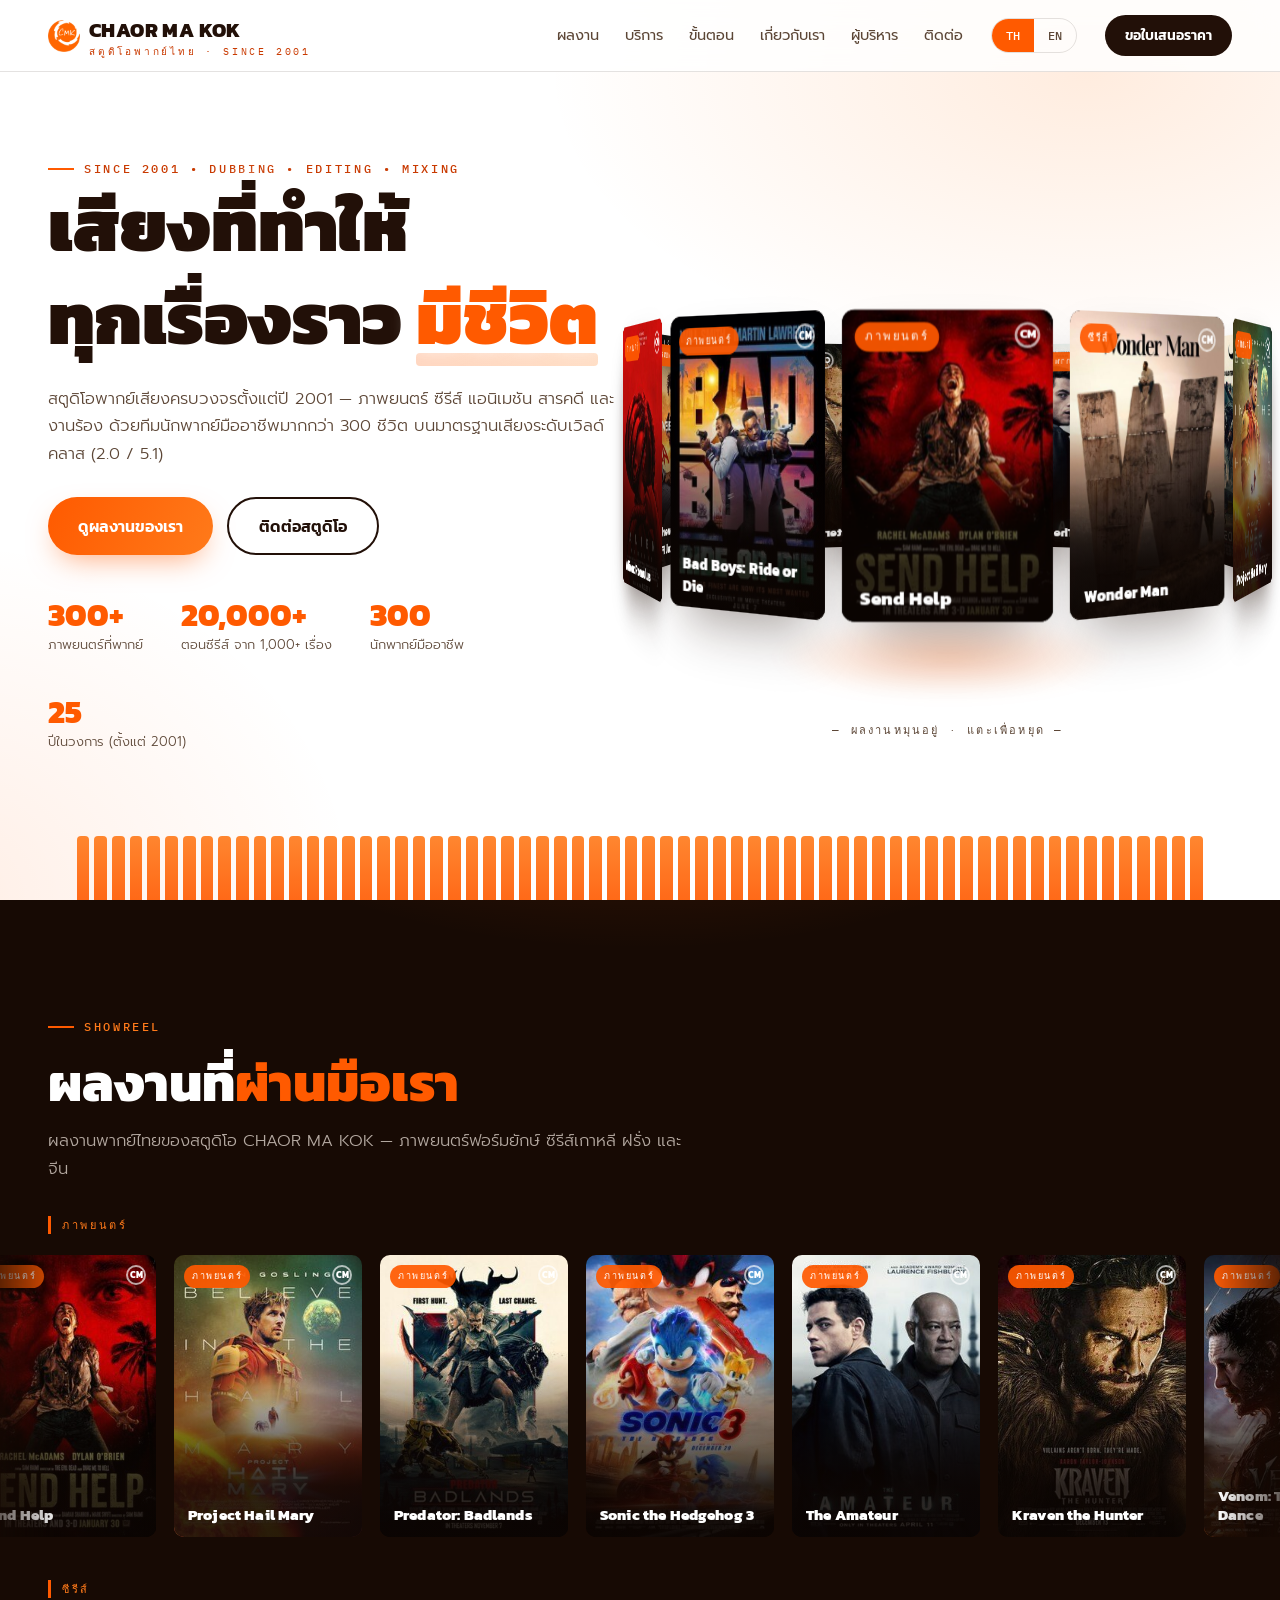
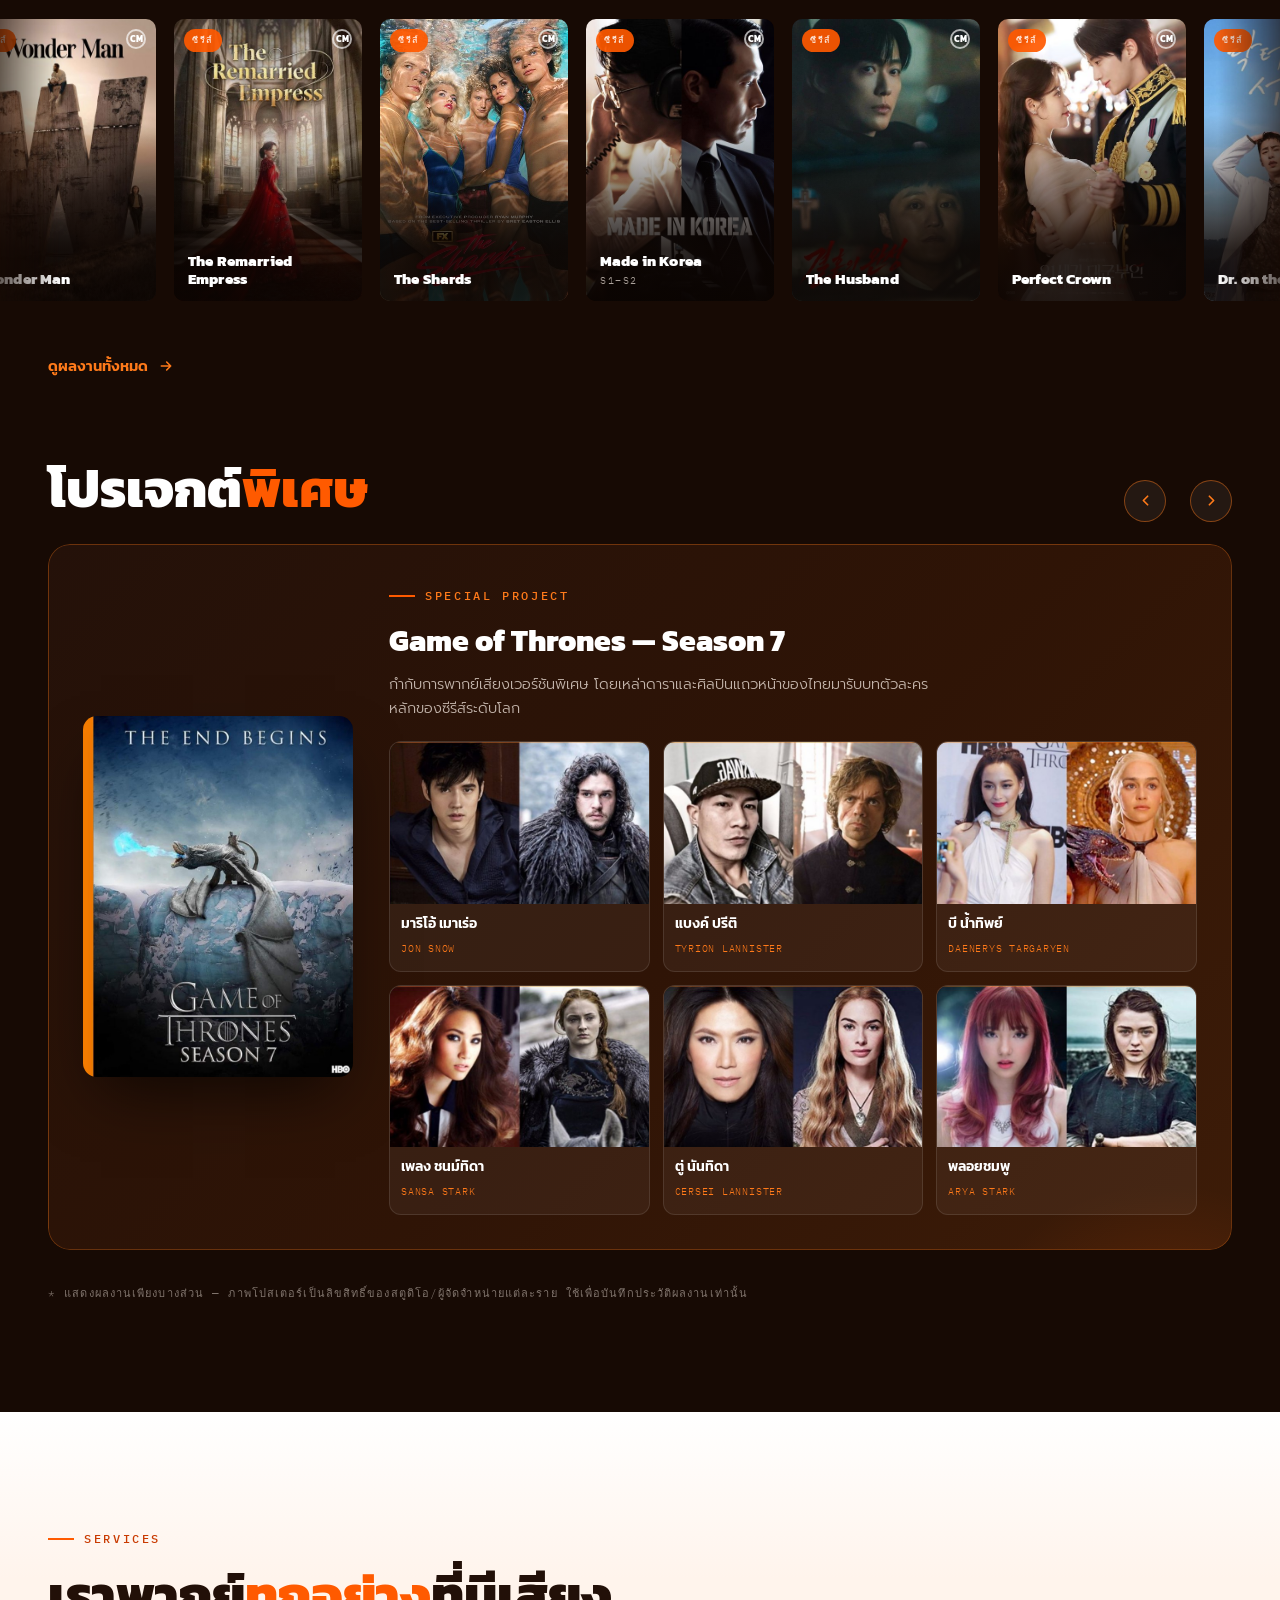
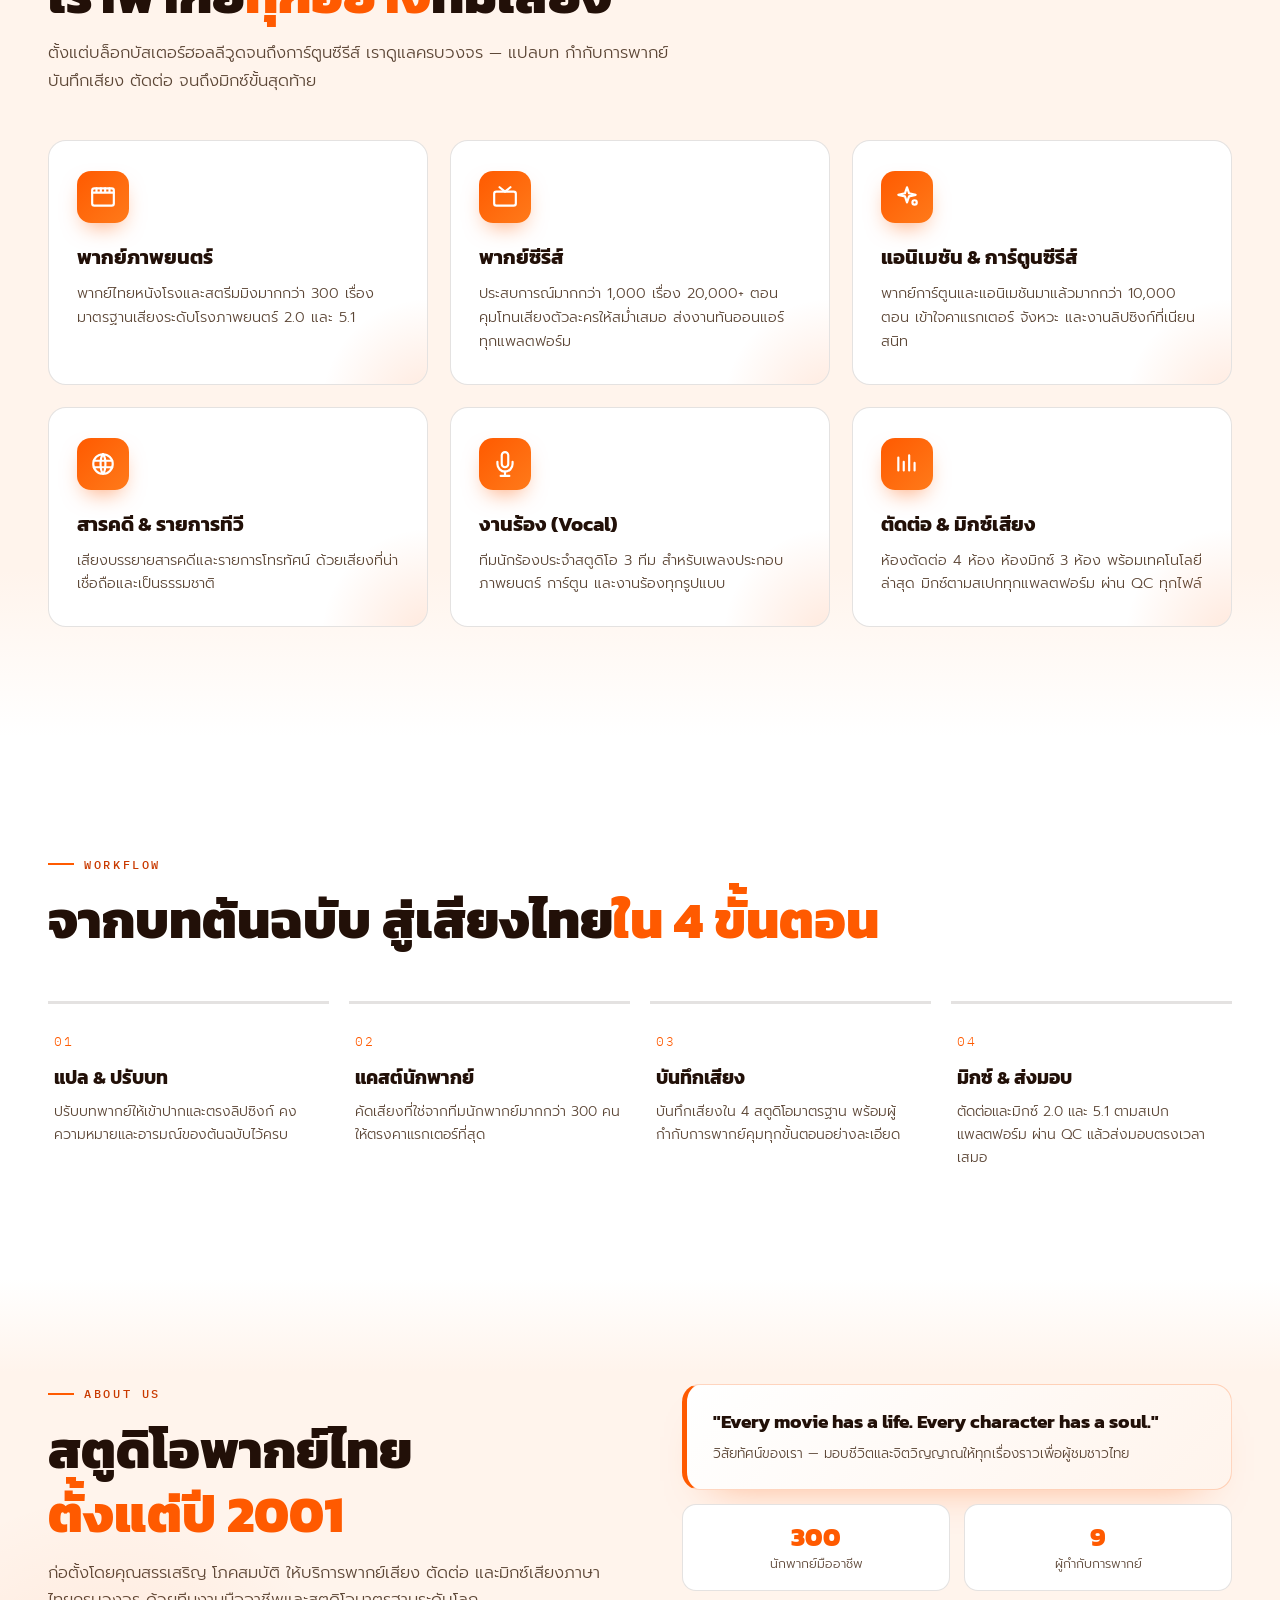
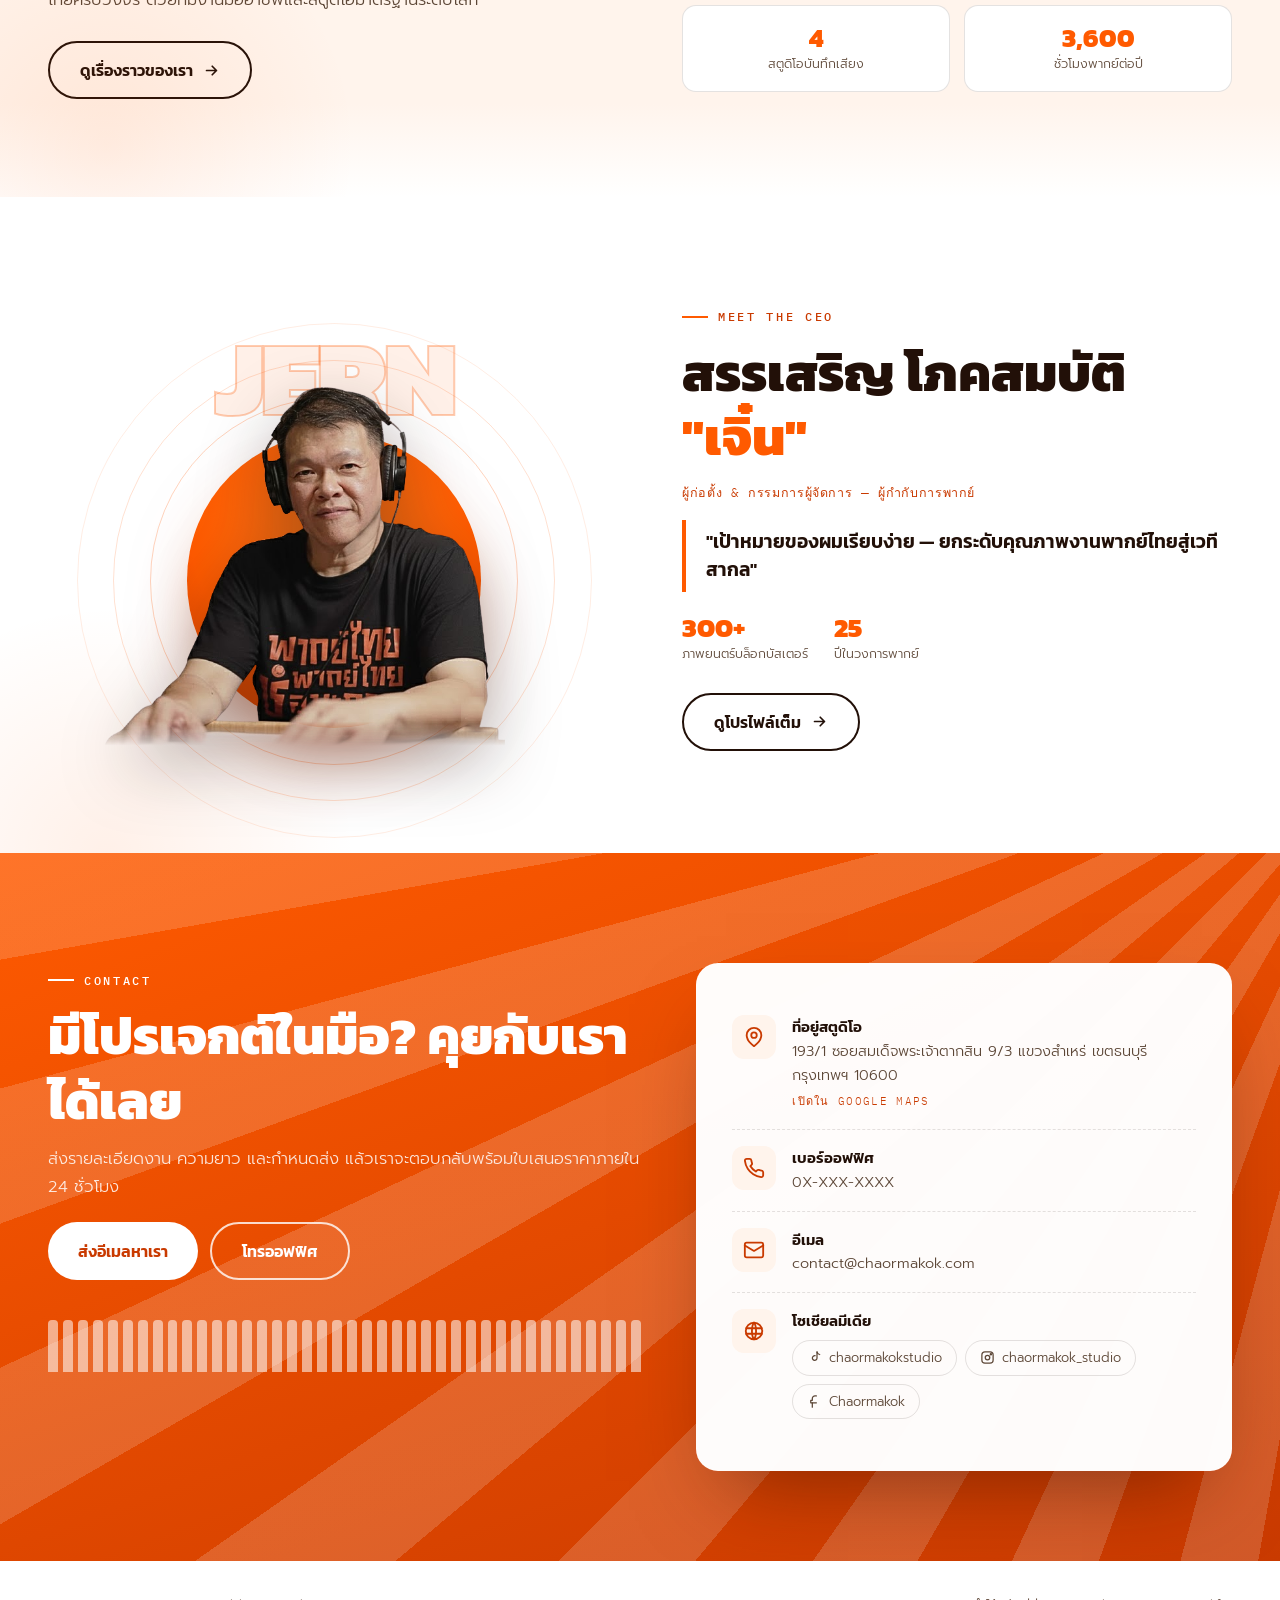
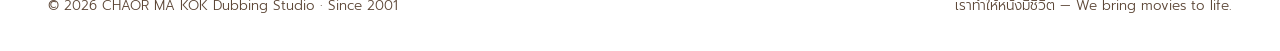
==== commit 5e1cfc15: "Apply the client defect list: wording, ownership split, 2026 credits From cmk defects.docx: - Brand " ====
--- a/index.html
+++ b/index.html
@@ -44,10 +44,15 @@
     "addressRegion": "Bangkok",
     "postalCode": "10600",
     "addressCountry": "TH"
-  }
+  },
+  "sameAs": [
+    "https://www.tiktok.com/@chaormakokstudio",
+    "https://www.instagram.com/chaormakok_studio",
+    "https://www.facebook.com/profile.php?id=100063698492260"
+  ]
 }
 </script>
-<link rel="stylesheet" href="site.css?v=20260902">
+<link rel="stylesheet" href="site.css?v=20260903">
 </head>
 <body>
 <!-- ================= NAV ================= -->
@@ -194,7 +199,6 @@
       <div class="pv-facts rv d2">
         <div><b>300+</b><span data-i18n="pv.c.f1">ภาพยนตร์บล็อกบัสเตอร์</span></div>
         <div><b>25</b><span data-i18n="pv.c.f2">ปีในวงการพากย์</span></div>
-        <div><b>9</b><span data-i18n="pv.c.f3">ผู้กำกับการพากย์</span></div>
       </div>
       <a href="ceo.html" class="btn btn-line pv-cta rv d3"><span data-i18n="pv.c.btn">ดูโปรไฟล์เต็ม</span><svg viewBox="0 0 24 24"><path d="M5 12h14M13 6l6 6-6 6"/></svg></a>
     </div>
@@ -246,11 +250,10 @@
         <div class="ic"><svg viewBox="0 0 24 24" fill="none" stroke="currentColor" stroke-width="2" stroke-linecap="round" stroke-linejoin="round"><circle cx="12" cy="12" r="9"/><path d="M3.5 9h17M3.5 15h17M12 3c3 3.5 3 14.5 0 18M12 3c-3 3.5-3 14.5 0 18"/></svg></div>
         <div>
           <b data-i18n="ct.social.t">โซเชียลมีเดีย</b>
-          <!-- TODO: paste the real profile URLs into the three href="#" below -->
           <p class="socials">
-            <a href="#" aria-label="TikTok"><svg viewBox="0 0 24 24" fill="none" stroke="currentColor" stroke-width="2" stroke-linecap="round" stroke-linejoin="round"><path d="M16 3v9.8a3.7 3.7 0 1 1-3.1-3.65"/><path d="M16 3.2c.5 2.2 2.1 3.7 4.3 4"/></svg>TikTok</a>
-            <a href="#" aria-label="YouTube"><svg viewBox="0 0 24 24" fill="none" stroke="currentColor" stroke-width="2" stroke-linecap="round" stroke-linejoin="round"><rect x="2.5" y="5.5" width="19" height="13" rx="4"/><path d="m10.2 9.4 4.8 2.6-4.8 2.6z"/></svg>YouTube</a>
-            <a href="#" aria-label="Facebook"><svg viewBox="0 0 24 24" fill="none" stroke="currentColor" stroke-width="2" stroke-linecap="round" stroke-linejoin="round"><path d="M15 3h-2.2A4.3 4.3 0 0 0 8.5 7.3V10H6v4h2.5v7"/><path d="M8.5 14H15"/></svg>Facebook</a>
+            <a href="https://www.tiktok.com/@chaormakokstudio" target="_blank" rel="noopener"><svg viewBox="0 0 24 24" fill="none" stroke="currentColor" stroke-width="2" stroke-linecap="round" stroke-linejoin="round"><path d="M16 3v9.8a3.7 3.7 0 1 1-3.1-3.65"/><path d="M16 3.2c.5 2.2 2.1 3.7 4.3 4"/></svg>chaormakokstudio</a>
+            <a href="https://www.instagram.com/chaormakok_studio" target="_blank" rel="noopener"><svg viewBox="0 0 24 24" fill="none" stroke="currentColor" stroke-width="2" stroke-linecap="round" stroke-linejoin="round"><rect x="3" y="3" width="18" height="18" rx="5"/><circle cx="12" cy="12" r="3.6"/><circle cx="17.4" cy="6.6" r="1"/></svg>chaormakok_studio</a>
+            <a href="https://www.facebook.com/profile.php?id=100063698492260" target="_blank" rel="noopener"><svg viewBox="0 0 24 24" fill="none" stroke="currentColor" stroke-width="2" stroke-linecap="round" stroke-linejoin="round"><path d="M15 3h-2.2A4.3 4.3 0 0 0 8.5 7.3V10H6v4h2.5v7"/><path d="M8.5 14H15"/></svg>Chaormakok</a>
           </p>
         </div>
       </div>
@@ -280,6 +283,6 @@
   </div>
 </div>
 
-<script src="site.js?v=20260902"></script>
+<script src="site.js?v=20260903"></script>
 </body>
 </html>
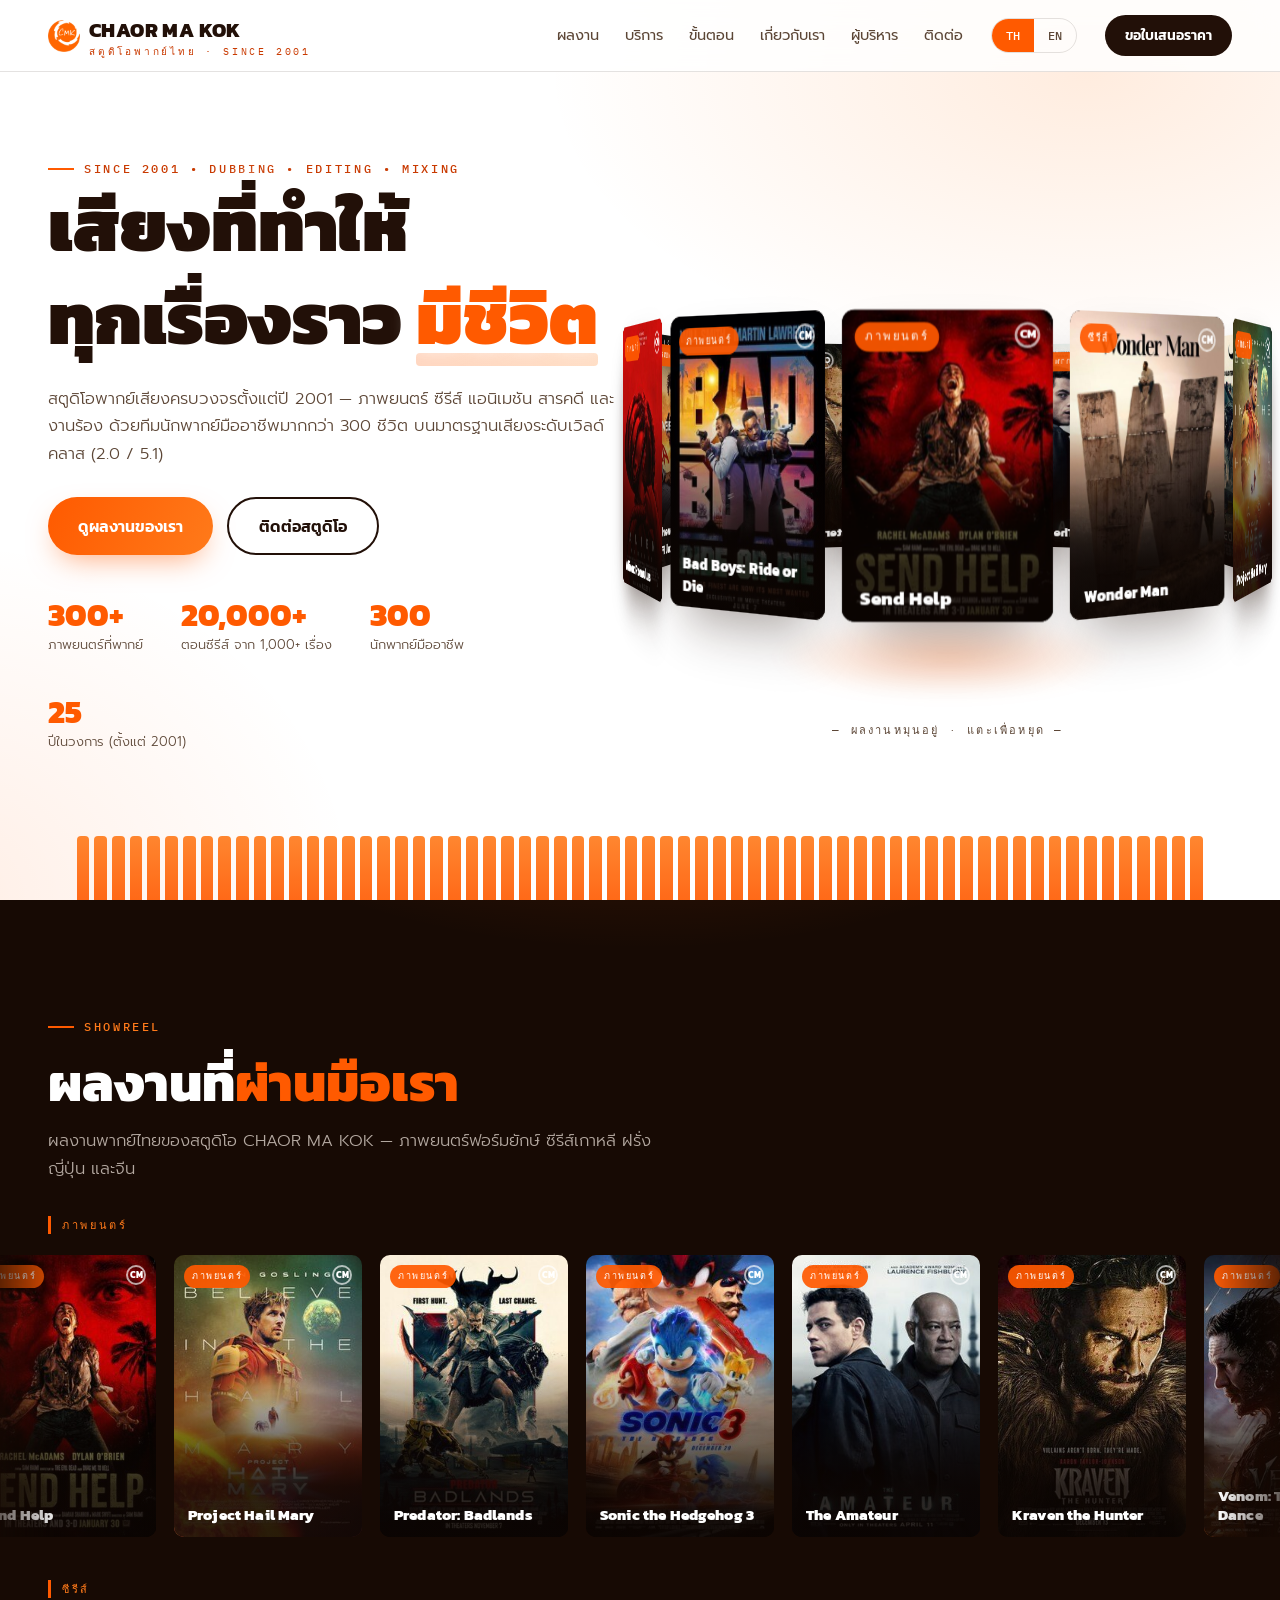
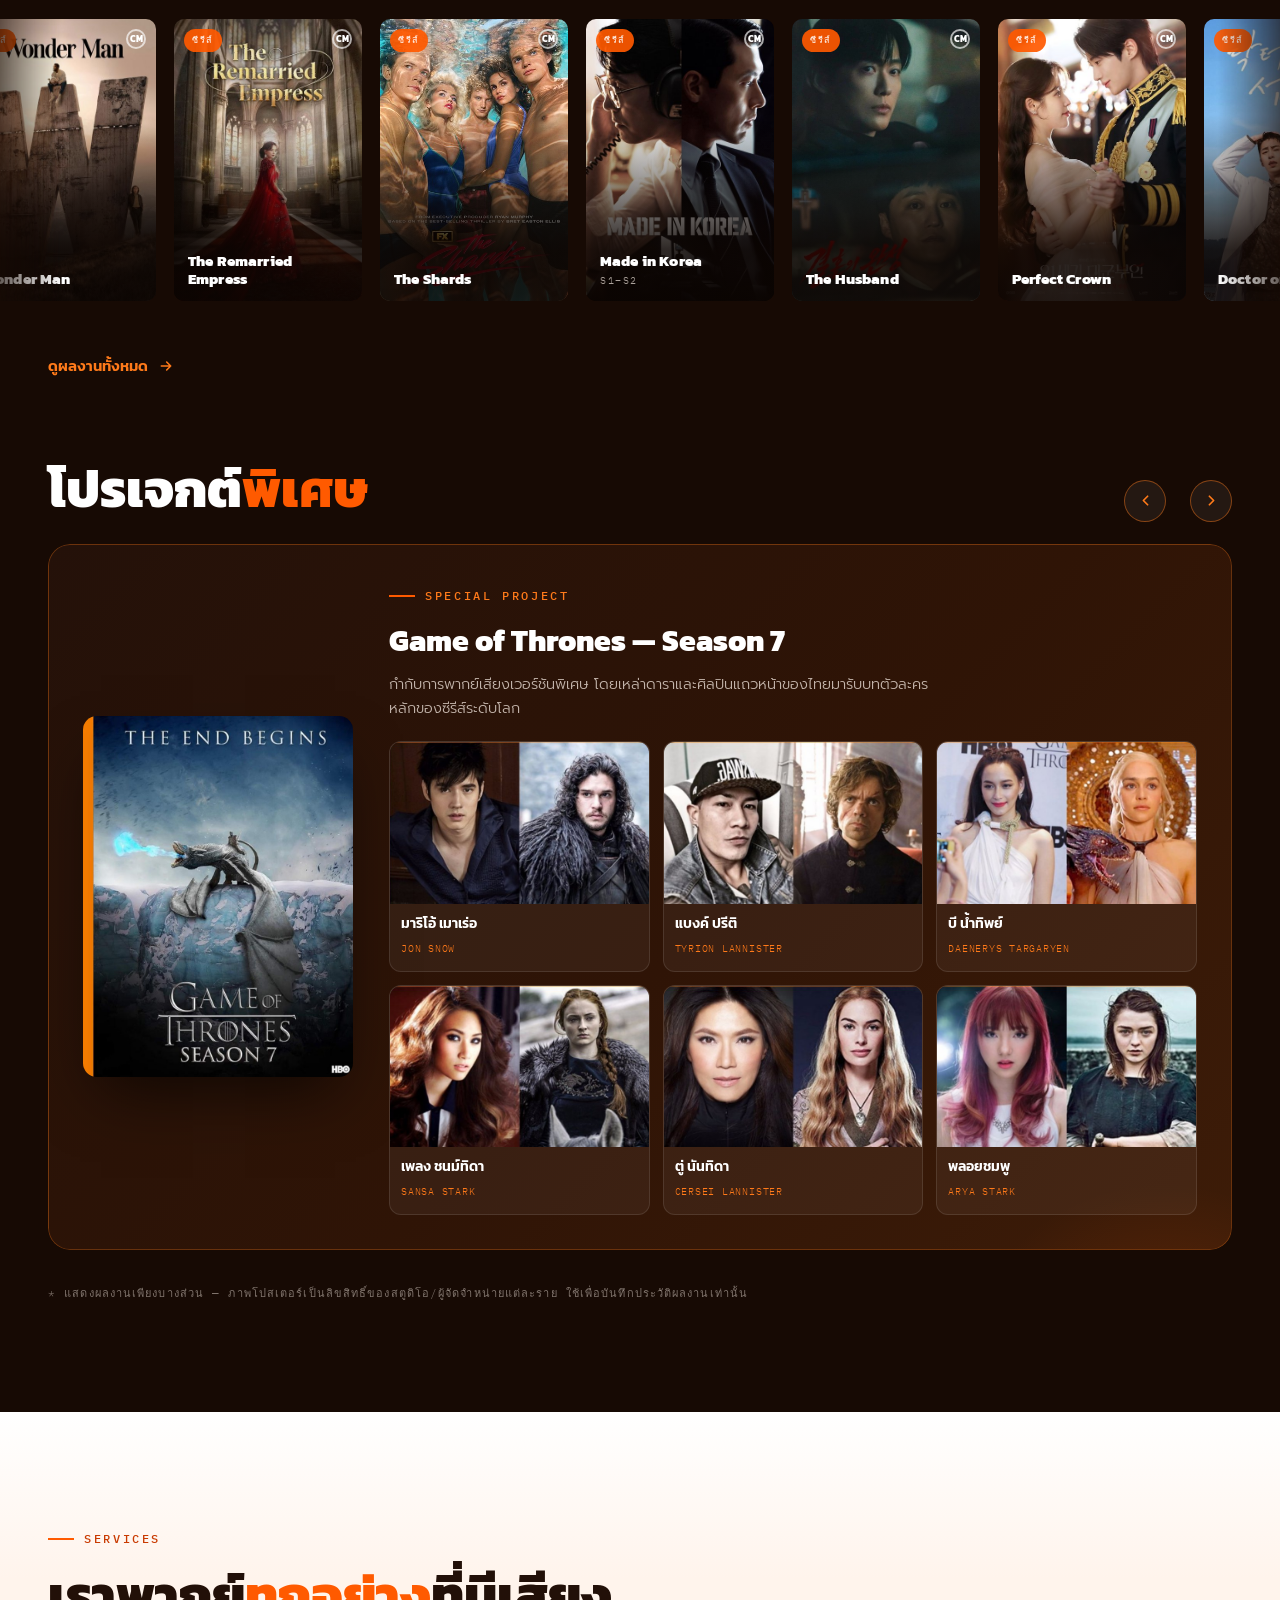
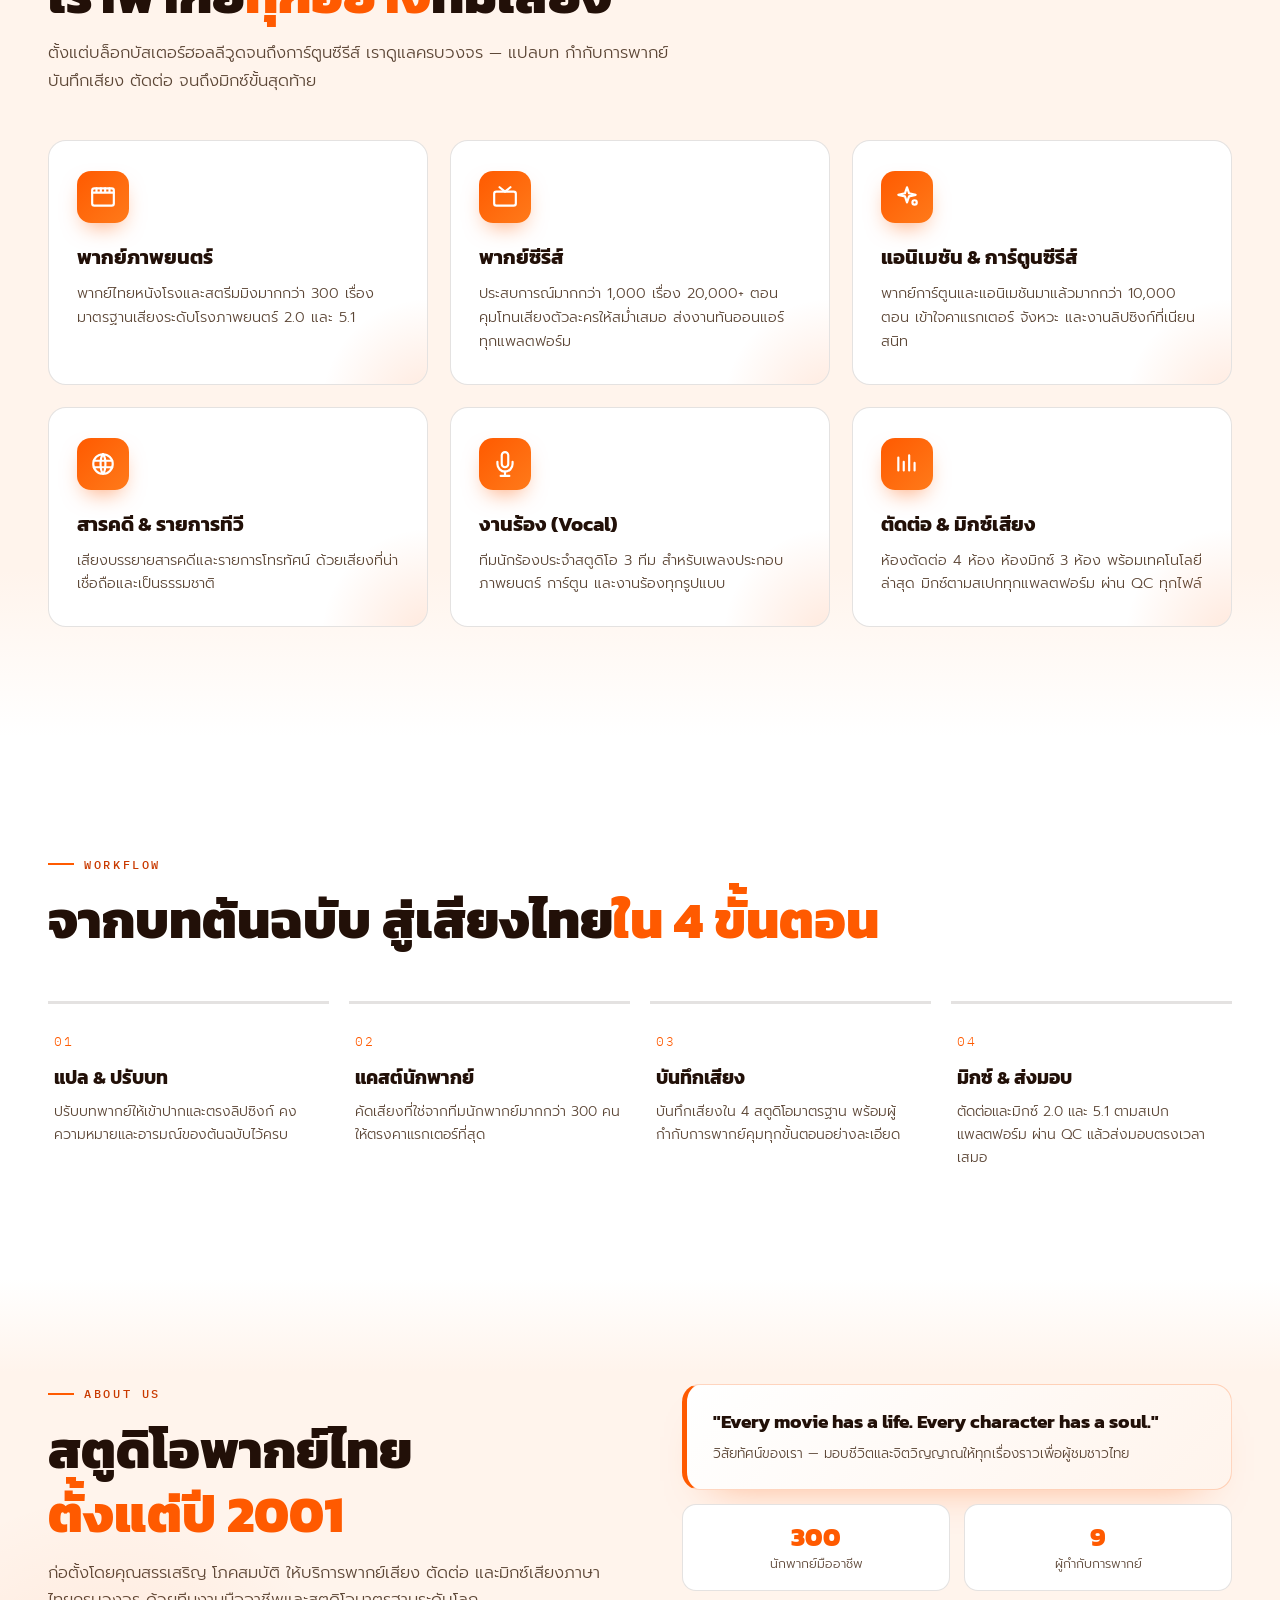
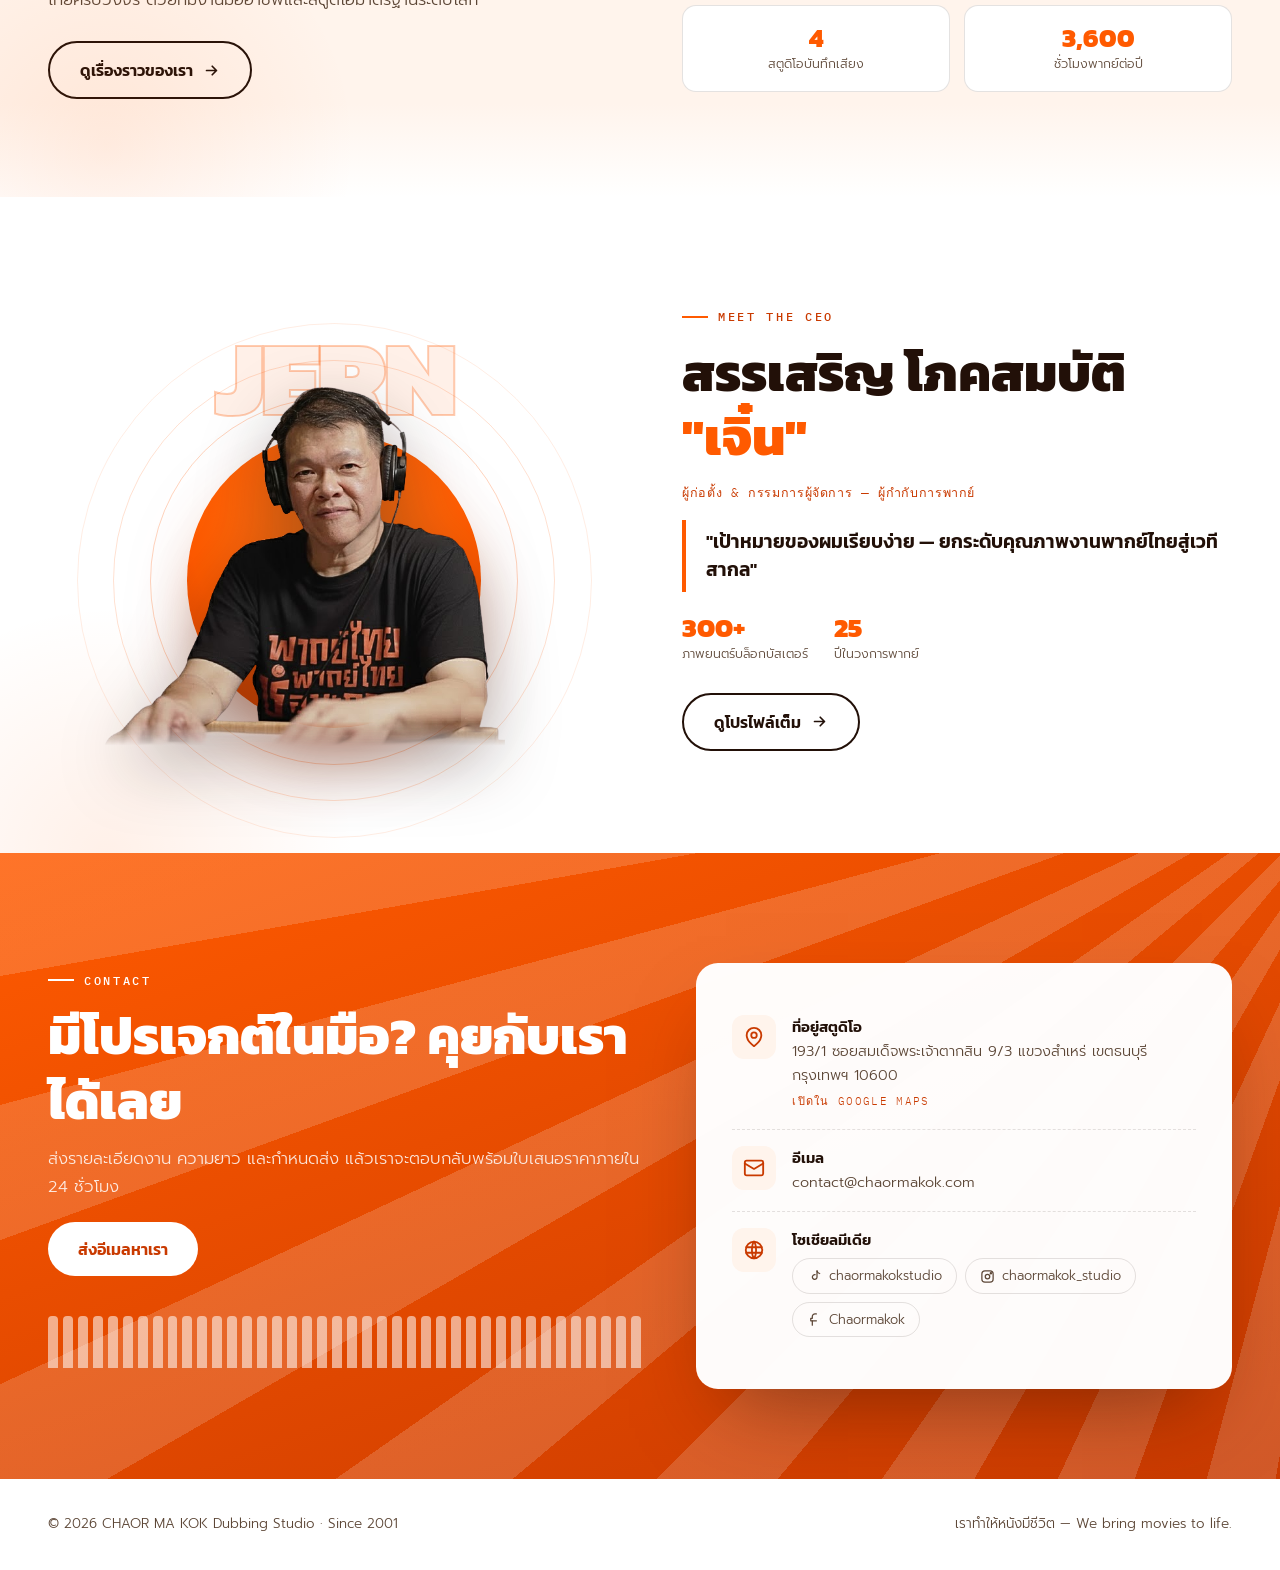
==== commit ff6d6ab0: "Sync the served markup with the dictionary, and close the audit findings An adversarial review of th" ====
--- a/index.html
+++ b/index.html
@@ -58,7 +58,7 @@
 <!-- ================= NAV ================= -->
 <nav class="nav">
   <div class="nav-in">
-    <a href="index.html" class="brand"><img class="logo" src="assets/logo.png" alt="CHAOR MA KOK logo"><span>CHAOR MA KOK<small data-i18n="brandsub">ดับบิ้ง สตูดิโอ · SINCE 2001</small></span></a>
+    <a href="index.html" class="brand"><img class="logo" src="assets/logo.png" alt="CHAOR MA KOK logo"><span>CHAOR MA KOK<small data-i18n="brandsub">สตูดิโอพากย์ไทย · SINCE 2001</small></span></a>
     <div class="nav-links">
       <a href="works.html" data-i18n="nav.works">ผลงาน</a>
       <a href="#services" data-i18n="nav.services">บริการ</a>
@@ -107,7 +107,7 @@
   <div class="wrap">
     <span class="eyebrow rv">SHOWREEL</span>
     <h2 class="h2 rv d1" data-i18n-html="wk.title">ผลงานที่<span class="o">ผ่านมือเรา</span></h2>
-    <p class="lead rv d2" data-i18n="wk.sub">ผลงานพากย์ไทยของสตูดิโอ CHAOR MA KOK — ภาพยนตร์ฟอร์มยักษ์ ซีรีส์เกาหลี ฝรั่ง และจีน</p>
+    <p class="lead rv d2" data-i18n="wk.sub">ผลงานพากย์ไทยของสตูดิโอ CHAOR MA KOK — ภาพยนตร์ฟอร์มยักษ์ ซีรีส์เกาหลี ฝรั่ง ญี่ปุ่น และจีน</p>
   </div>
   <div class="wrap"><span class="m-label rv" data-i18n="wk.g1">ภาพยนตร์</span></div>
   <div class="m-row m1"><div class="m-track" id="row1"></div></div>
@@ -142,10 +142,10 @@
     <div class="sv-grid">
       <div class="sv rv"><div class="ic"><svg viewBox="0 0 24 24" fill="none" stroke="currentColor" stroke-width="2" stroke-linecap="round" stroke-linejoin="round"><rect x="2" y="4" width="20" height="16" rx="2"/><path d="M2 8h20M6 4v4M10 4v4M14 4v4M18 4v4"/></svg></div><h3 data-i18n="sv1.t">พากย์ภาพยนตร์</h3><p data-i18n="sv1.d">พากย์ไทยหนังโรงและสตรีมมิงมากกว่า 300 เรื่อง มาตรฐานเสียงระดับโรงภาพยนตร์ 2.0 และ 5.1</p></div>
       <div class="sv rv d1"><div class="ic"><svg viewBox="0 0 24 24" fill="none" stroke="currentColor" stroke-width="2" stroke-linecap="round" stroke-linejoin="round"><rect x="2" y="7" width="20" height="13" rx="2"/><path d="m7 3 5 4 5-4"/></svg></div><h3 data-i18n="sv2.t">พากย์ซีรีส์</h3><p data-i18n="sv2.d">ประสบการณ์มากกว่า 1,000 เรื่อง 20,000+ ตอน คุมโทนเสียงตัวละครให้สม่ำเสมอ ส่งงานทันออนแอร์ทุกแพลตฟอร์ม</p></div>
-      <div class="sv rv d2"><div class="ic"><svg viewBox="0 0 24 24" fill="none" stroke="currentColor" stroke-width="2" stroke-linecap="round" stroke-linejoin="round"><path d="M12 3l1.9 5.6L20 10l-6.1 1.4L12 17l-1.9-5.6L4 10l6.1-1.4z"/><circle cx="19" cy="17" r="2"/></svg></div><h3 data-i18n="sv3.t">แอนิเมชัน & การ์ตูนซีรีส์</h3><p data-i18n="sv3.d">พากย์การ์ตูนและแอนิเมชันมาแล้วมากกว่า 10,000 ตอน เข้าใจคาแรกเตอร์ จังหวะ และงานลิปซิงก์ที่เนียนสนิท</p></div>
-      <div class="sv rv"><div class="ic"><svg viewBox="0 0 24 24" fill="none" stroke="currentColor" stroke-width="2" stroke-linecap="round" stroke-linejoin="round"><circle cx="12" cy="12" r="9"/><path d="M3.5 9h17M3.5 15h17M12 3c3 3.5 3 14.5 0 18M12 3c-3 3.5-3 14.5 0 18"/></svg></div><h3 data-i18n="sv4.t">สารคดี & รายการทีวี</h3><p data-i18n="sv4.d">เสียงบรรยายสารคดีและรายการโทรทัศน์ ด้วยเสียงที่น่าเชื่อถือและเป็นธรรมชาติ</p></div>
+      <div class="sv rv d2"><div class="ic"><svg viewBox="0 0 24 24" fill="none" stroke="currentColor" stroke-width="2" stroke-linecap="round" stroke-linejoin="round"><path d="M12 3l1.9 5.6L20 10l-6.1 1.4L12 17l-1.9-5.6L4 10l6.1-1.4z"/><circle cx="19" cy="17" r="2"/></svg></div><h3 data-i18n="sv3.t">แอนิเมชัน &amp; การ์ตูนซีรีส์</h3><p data-i18n="sv3.d">พากย์การ์ตูนและแอนิเมชันมาแล้วมากกว่า 10,000 ตอน เข้าใจคาแรกเตอร์ จังหวะ และงานลิปซิงก์ที่เนียนสนิท</p></div>
+      <div class="sv rv"><div class="ic"><svg viewBox="0 0 24 24" fill="none" stroke="currentColor" stroke-width="2" stroke-linecap="round" stroke-linejoin="round"><circle cx="12" cy="12" r="9"/><path d="M3.5 9h17M3.5 15h17M12 3c3 3.5 3 14.5 0 18M12 3c-3 3.5-3 14.5 0 18"/></svg></div><h3 data-i18n="sv4.t">สารคดี &amp; รายการทีวี</h3><p data-i18n="sv4.d">เสียงบรรยายสารคดีและรายการโทรทัศน์ ด้วยเสียงที่น่าเชื่อถือและเป็นธรรมชาติ</p></div>
       <div class="sv rv d1"><div class="ic"><svg viewBox="0 0 24 24" fill="none" stroke="currentColor" stroke-width="2" stroke-linecap="round" stroke-linejoin="round"><path d="M12 1a3 3 0 0 1 3 3v8a3 3 0 0 1-6 0V4a3 3 0 0 1 3-3z"/><path d="M19 10v2a7 7 0 0 1-14 0v-2"/><path d="M12 19v4M8 23h8"/></svg></div><h3 data-i18n="sv5.t">งานร้อง (Vocal)</h3><p data-i18n="sv5.d">ทีมนักร้องประจำสตูดิโอ 3 ทีม สำหรับเพลงประกอบภาพยนตร์ การ์ตูน และงานร้องทุกรูปแบบ</p></div>
-      <div class="sv rv d2"><div class="ic"><svg viewBox="0 0 24 24" fill="none" stroke="currentColor" stroke-width="2" stroke-linecap="round" stroke-linejoin="round"><path d="M4 18V6m5 12V10m5 8V4m5 14v-7"/></svg></div><h3 data-i18n="sv6.t">ตัดต่อ & มิกซ์เสียง</h3><p data-i18n="sv6.d">ห้องตัดต่อ 4 ห้อง ห้องมิกซ์ 3 ห้อง พร้อมเทคโนโลยีล่าสุด มิกซ์ตามสเปกทุกแพลตฟอร์ม ผ่าน QC ทุกไฟล์</p></div>
+      <div class="sv rv d2"><div class="ic"><svg viewBox="0 0 24 24" fill="none" stroke="currentColor" stroke-width="2" stroke-linecap="round" stroke-linejoin="round"><path d="M4 18V6m5 12V10m5 8V4m5 14v-7"/></svg></div><h3 data-i18n="sv6.t">ตัดต่อ &amp; มิกซ์เสียง</h3><p data-i18n="sv6.d">ห้องตัดต่อ 4 ห้อง ห้องมิกซ์ 3 ห้อง พร้อมเทคโนโลยีล่าสุด มิกซ์ตามสเปกทุกแพลตฟอร์ม ผ่าน QC ทุกไฟล์</p></div>
     </div>
   </div>
 </section>
@@ -156,10 +156,10 @@
     <span class="eyebrow rv">WORKFLOW</span>
     <h2 class="h2 rv d1" data-i18n-html="pc.title">จากบทต้นฉบับ สู่เสียงไทย<span class="o">ใน 4 ขั้นตอน</span></h2>
     <div class="steps">
-      <div class="step rv"><h3 data-i18n="pc1.t">แปล & ปรับบท</h3><p data-i18n="pc1.d">แปลบทโดยทีมนักแปลเฉพาะทางมากกว่า 50 คน ปรับสำนวนให้เข้าปากและตรงลิปซิงก์</p></div>
+      <div class="step rv"><h3 data-i18n="pc1.t">แปล &amp; ปรับบท</h3><p data-i18n="pc1.d">ปรับบทพากย์ให้เข้าปากและตรงลิปซิงก์ คงความหมายและอารมณ์ของต้นฉบับไว้ครบ</p></div>
       <div class="step rv d1"><h3 data-i18n="pc2.t">แคสต์นักพากย์</h3><p data-i18n="pc2.d">คัดเสียงที่ใช่จากทีมนักพากย์มากกว่า 300 คน ให้ตรงคาแรกเตอร์ที่สุด</p></div>
       <div class="step rv d2"><h3 data-i18n="pc3.t">บันทึกเสียง</h3><p data-i18n="pc3.d">บันทึกเสียงใน 4 สตูดิโอมาตรฐาน พร้อมผู้กำกับการพากย์คุมทุกขั้นตอนอย่างละเอียด</p></div>
-      <div class="step rv d3"><h3 data-i18n="pc4.t">มิกซ์ & ส่งมอบ</h3><p data-i18n="pc4.d">ตัดต่อและมิกซ์ 2.0 และ 5.1 ตามสเปกแพลตฟอร์ม ผ่าน QC แล้วส่งมอบตรงเวลาเสมอ</p></div>
+      <div class="step rv d3"><h3 data-i18n="pc4.t">มิกซ์ &amp; ส่งมอบ</h3><p data-i18n="pc4.d">ตัดต่อและมิกซ์ 2.0 และ 5.1 ตามสเปกแพลตฟอร์ม ผ่าน QC แล้วส่งมอบตรงเวลาเสมอ</p></div>
     </div>
   </div>
 </section>
@@ -224,8 +224,6 @@
       <p class="lead rv d2" data-i18n="ct.sub">ส่งรายละเอียดงาน ความยาว และกำหนดส่ง แล้วเราจะตอบกลับพร้อมใบเสนอราคาภายใน 24 ชั่วโมง</p>
       <div class="ct-actions rv d3">
         <a class="btn btn-white" href="mailto:contact@chaormakok.com" data-i18n="ct.mailbtn">ส่งอีเมลหาเรา</a>
-        <!-- TODO: replace 0X-XXX-XXXX with the real office number (also in the row below + JSON-LD) -->
-        <a class="btn btn-ghost" href="tel:" data-i18n="ct.telbtn">โทรออฟฟิศ</a>
       </div>
       <div class="wave" id="ctWave" aria-hidden="true"></div>
     </div>
@@ -236,11 +234,6 @@
           <b data-i18n="ct.addr.t">ที่อยู่สตูดิโอ</b>
           <p><a href="https://www.google.com/maps/search/?api=1&amp;query=193%2F1%20Somdet%20Phra%20Chao%20Taksin%209%2F3%20Samre%20Thonburi%20Bangkok%2010600" target="_blank" rel="noopener"><span data-i18n="ct.addr.d">193/1 ซอยสมเด็จพระเจ้าตากสิน 9/3 แขวงสำเหร่ เขตธนบุรี กรุงเทพฯ 10600</span><br><span class="ct-map" data-i18n="ct.map">เปิดใน Google Maps</span></a></p>
         </div>
-      </div>
-      <div class="ct-row">
-        <div class="ic"><svg viewBox="0 0 24 24" fill="none" stroke="currentColor" stroke-width="2" stroke-linecap="round" stroke-linejoin="round"><path d="M22 16.9v3a2 2 0 0 1-2.2 2 19.8 19.8 0 0 1-8.6-3.1 19.5 19.5 0 0 1-6-6A19.8 19.8 0 0 1 2.1 4.2 2 2 0 0 1 4.1 2h3a2 2 0 0 1 2 1.7c.1 1 .4 2 .7 2.8a2 2 0 0 1-.5 2.1L8 9.9a16 16 0 0 0 6 6l1.3-1.3a2 2 0 0 1 2.1-.5c.9.3 1.9.6 2.9.7a2 2 0 0 1 1.7 2z"/></svg></div>
-        <!-- TODO: office number not supplied yet — replace the placeholder and re-add the tel: link -->
-        <div><b data-i18n="ct.tel.t">เบอร์ออฟฟิศ</b><p>0X-XXX-XXXX</p></div>
       </div>
       <div class="ct-row">
         <div class="ic"><svg viewBox="0 0 24 24" fill="none" stroke="currentColor" stroke-width="2" stroke-linecap="round" stroke-linejoin="round"><rect x="2" y="4" width="20" height="16" rx="2"/><path d="m22 7-10 6L2 7"/></svg></div>
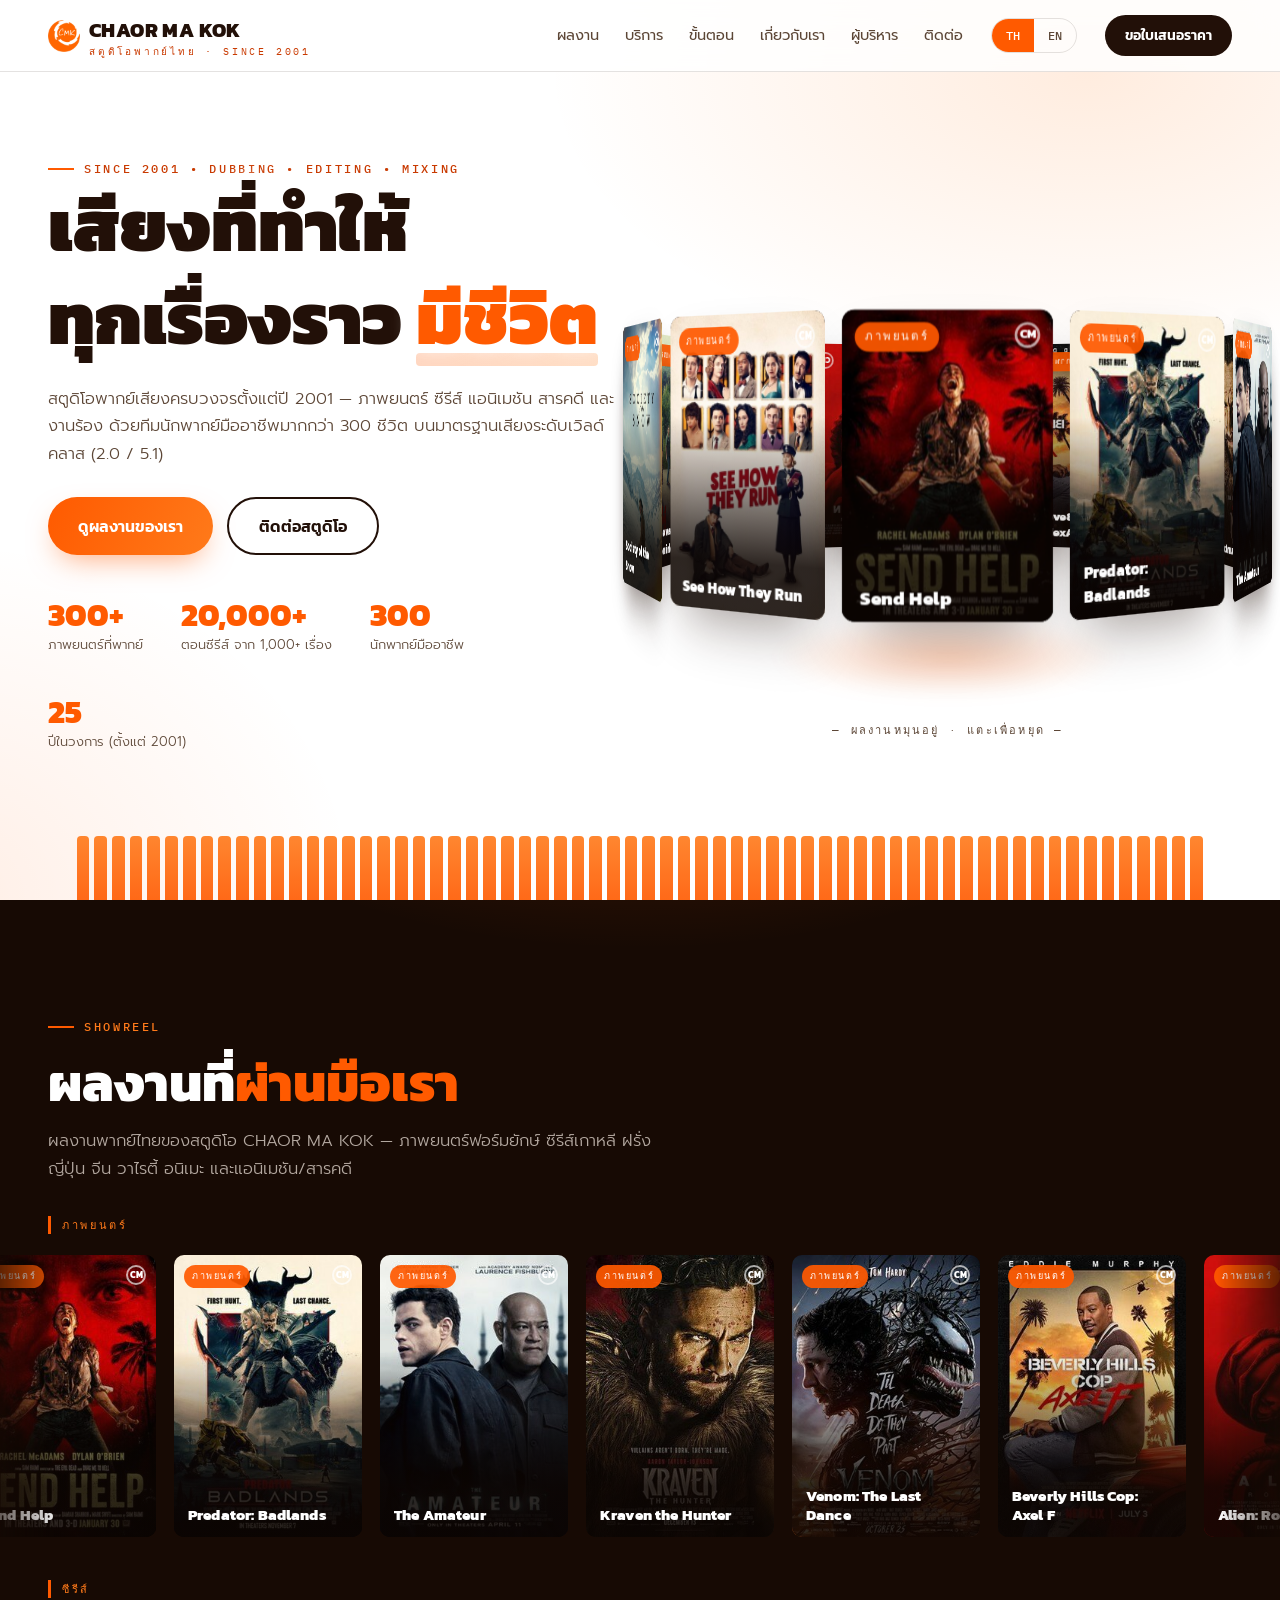
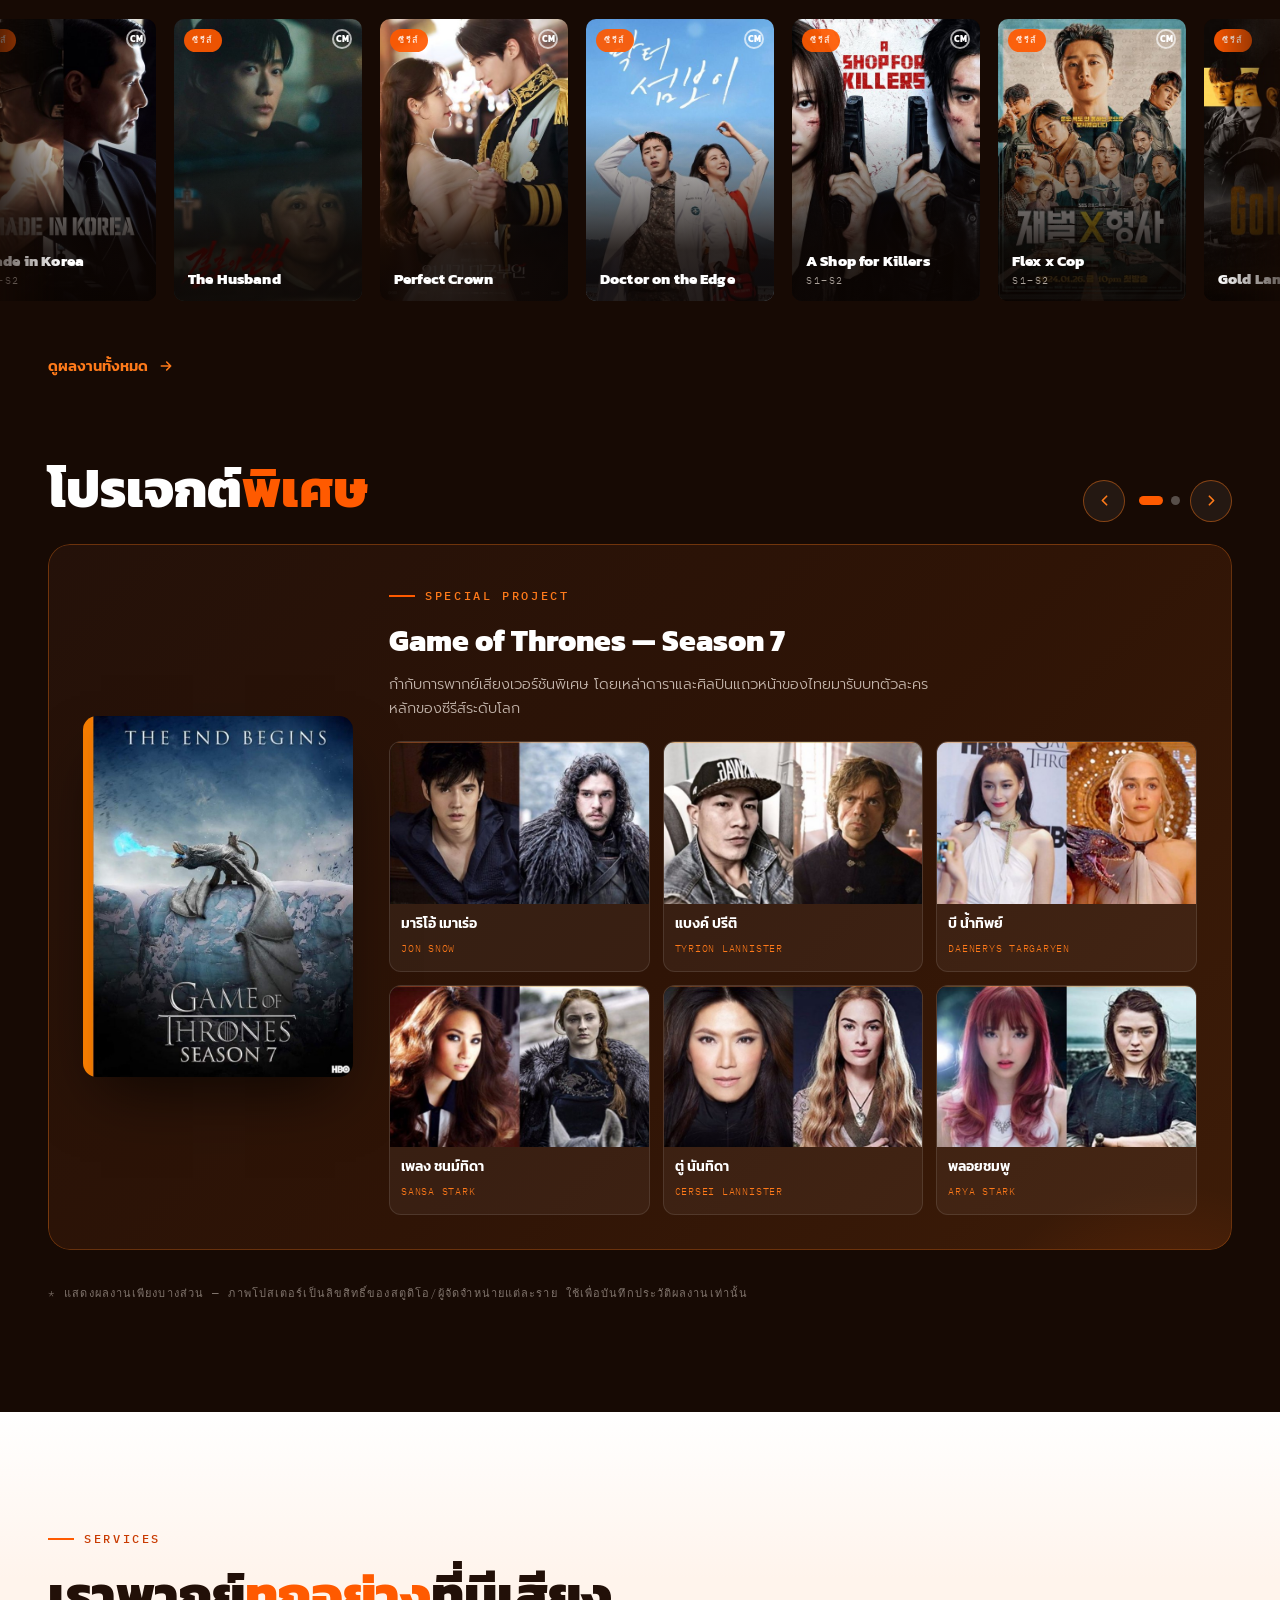
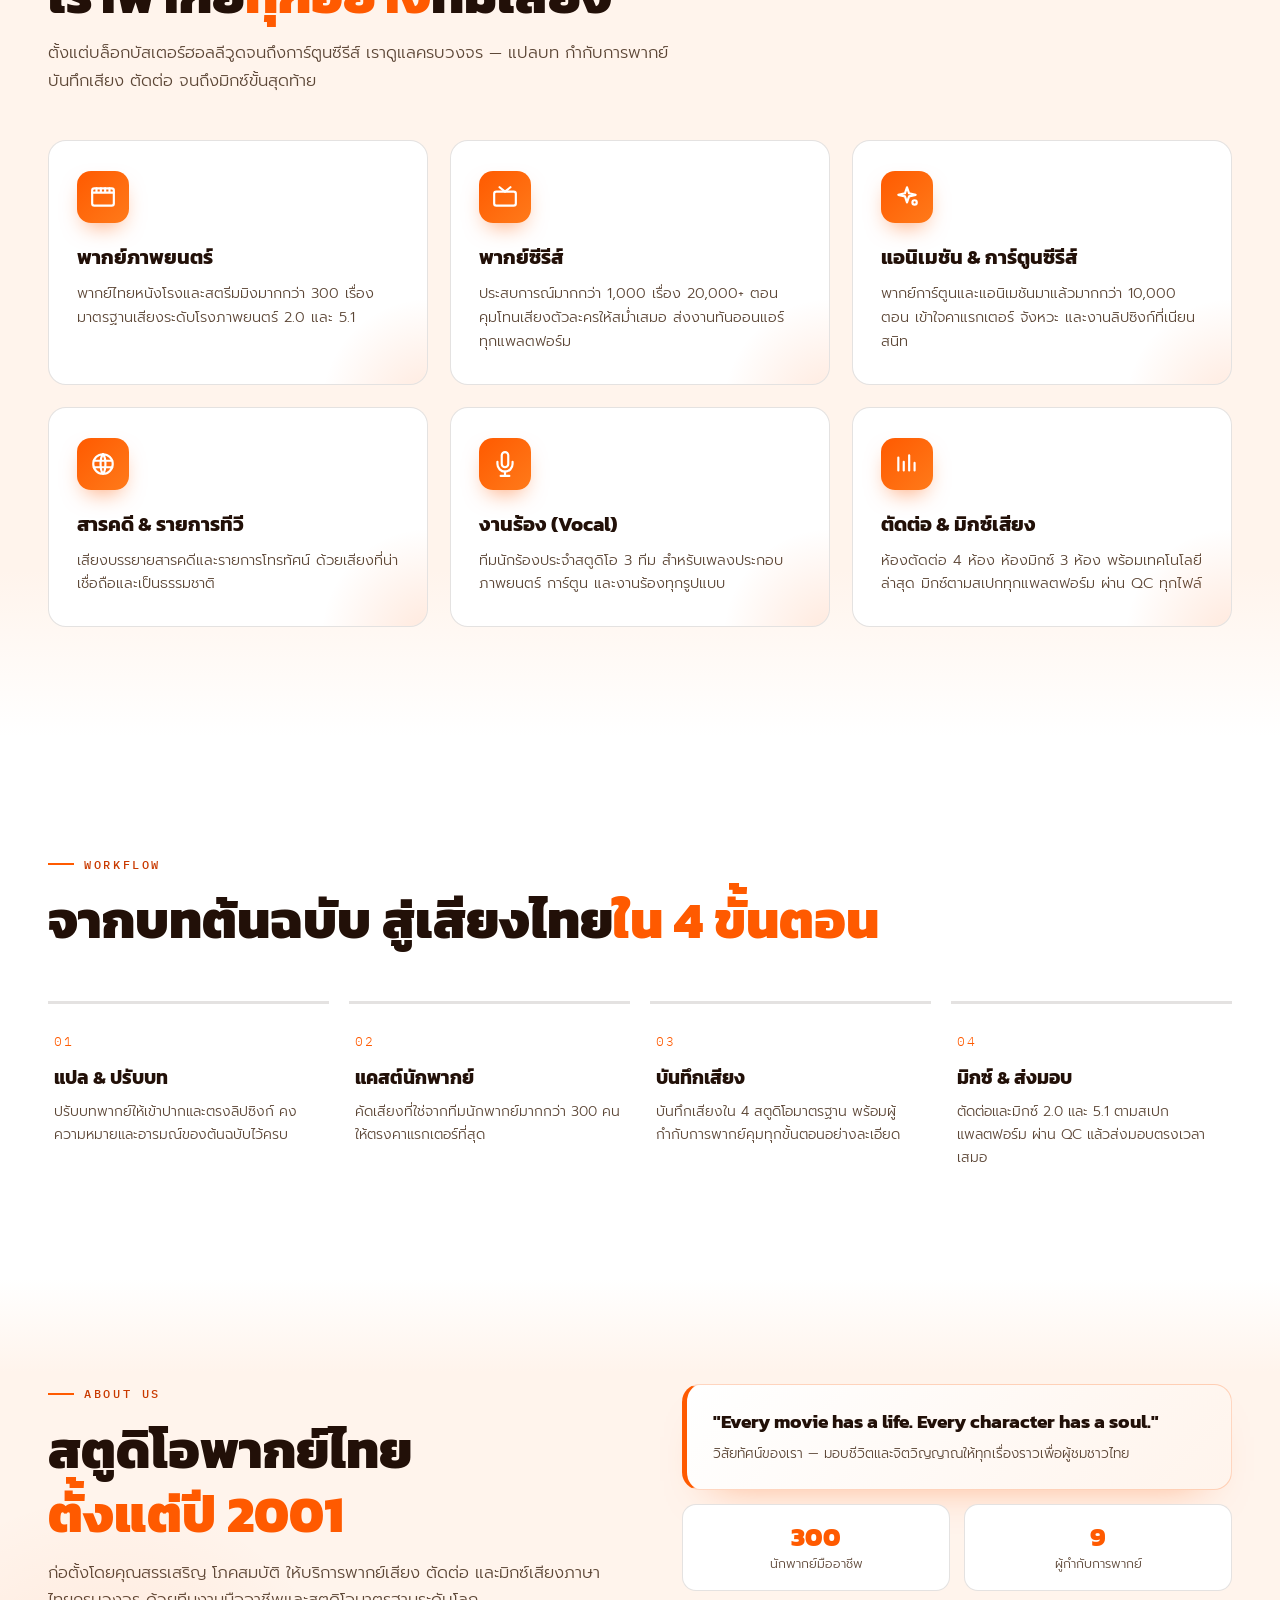
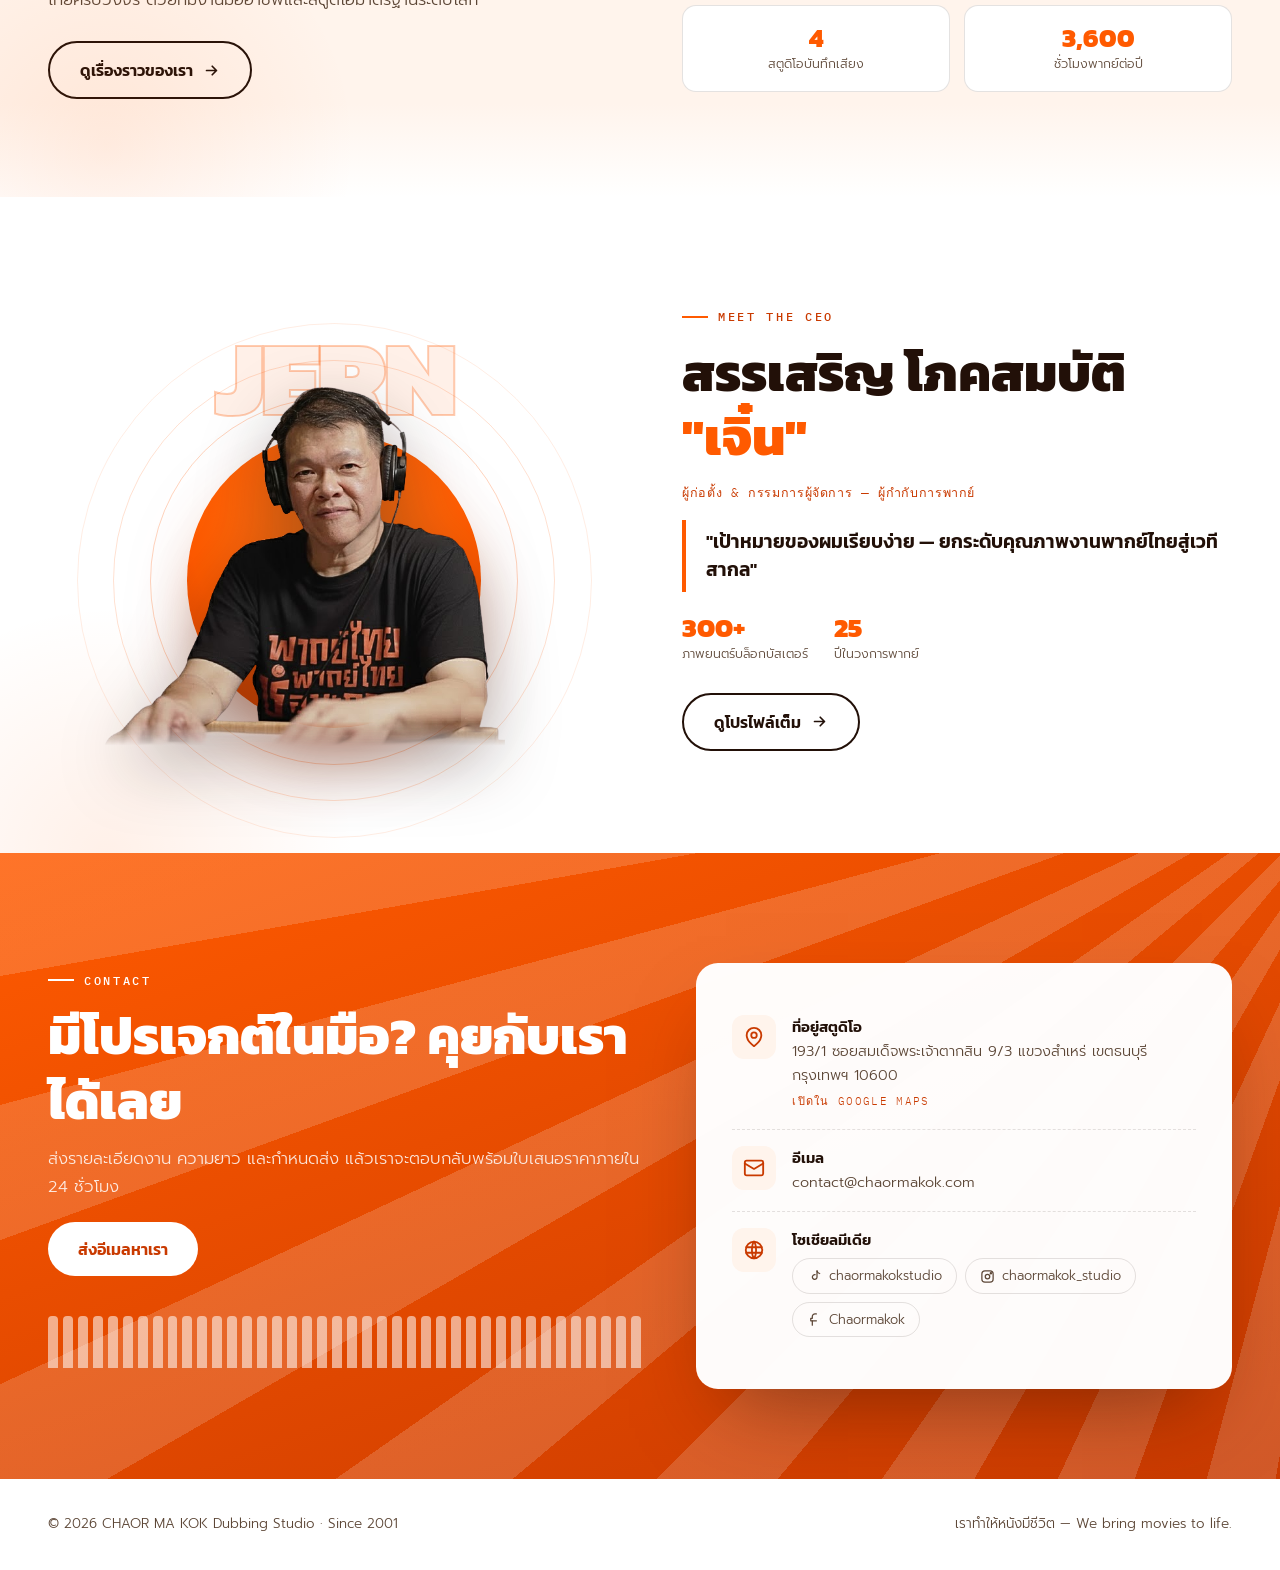
==== commit 4f63255d: "Actually bump the cache-busting version The version query has sat at v=20260903 through the last thr" ====
--- a/index.html
+++ b/index.html
@@ -52,7 +52,7 @@
   ]
 }
 </script>
-<link rel="stylesheet" href="site.css?v=20260903">
+<link rel="stylesheet" href="site.css?v=20260906">
 </head>
 <body>
 <!-- ================= NAV ================= -->
@@ -276,6 +276,6 @@
   </div>
 </div>
 
-<script src="site.js?v=20260903"></script>
+<script src="site.js?v=20260906"></script>
 </body>
 </html>
--- a/site.css
+++ b/site.css
@@ -530,6 +530,10 @@
 .celeb .cb{padding:8px 11px 10px}
 .celeb b{font-family:var(--display);font-weight:600;font-size:13.5px;display:block;color:#fff}
 .celeb span{font-family:var(--mono);font-size:9.5px;letter-spacing:.08em;color:var(--orange-hot);text-transform:uppercase}
+/* cast members with no verified headshot: keep the card, drop the picture rather
+   than risk showing the wrong person's face */
+.celeb.nophoto{display:flex;align-items:center;min-height:74px;background:linear-gradient(150deg,rgba(255,122,26,.14),rgba(255,255,255,.04))}
+.celeb.nophoto .cb{padding:10px 12px}
 
 /* ---------- ceo ---------- */
 .ceo-grid{display:grid;grid-template-columns:.88fr 1.12fr;gap:56px;align-items:start}
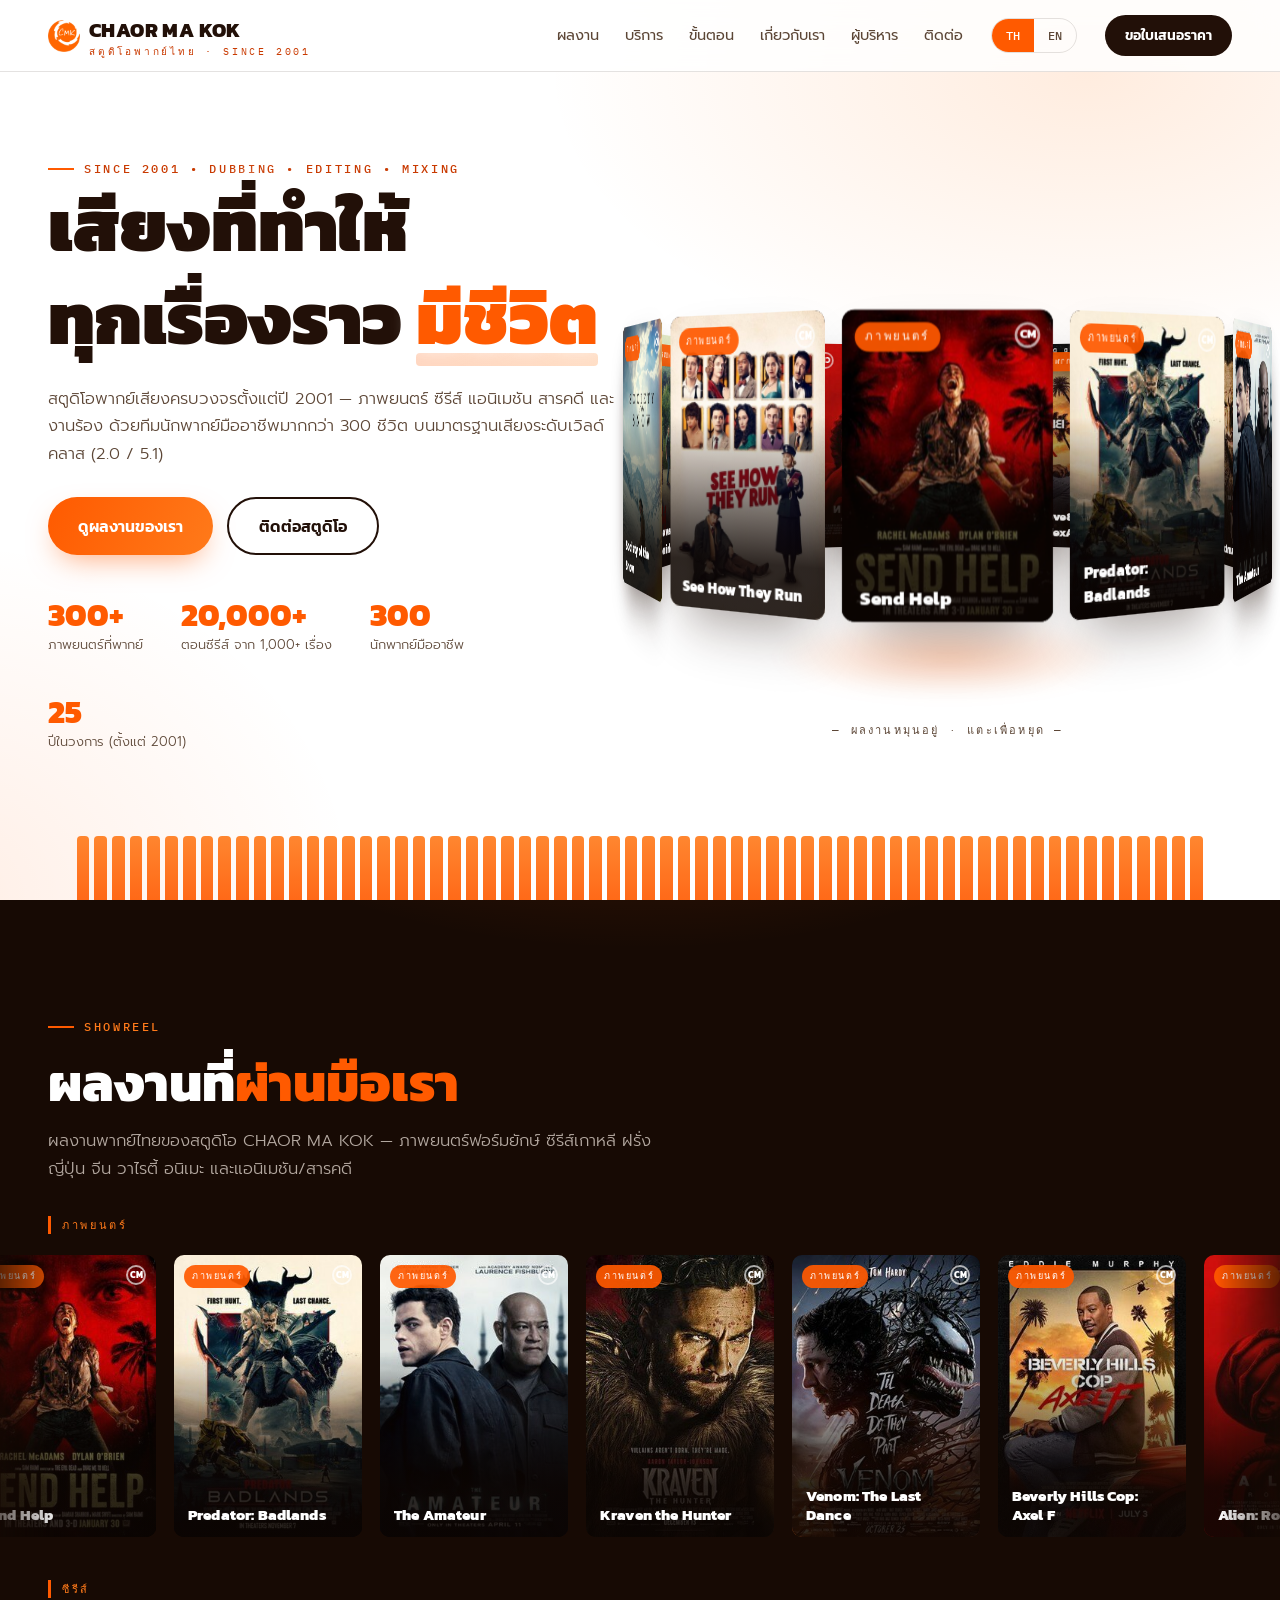
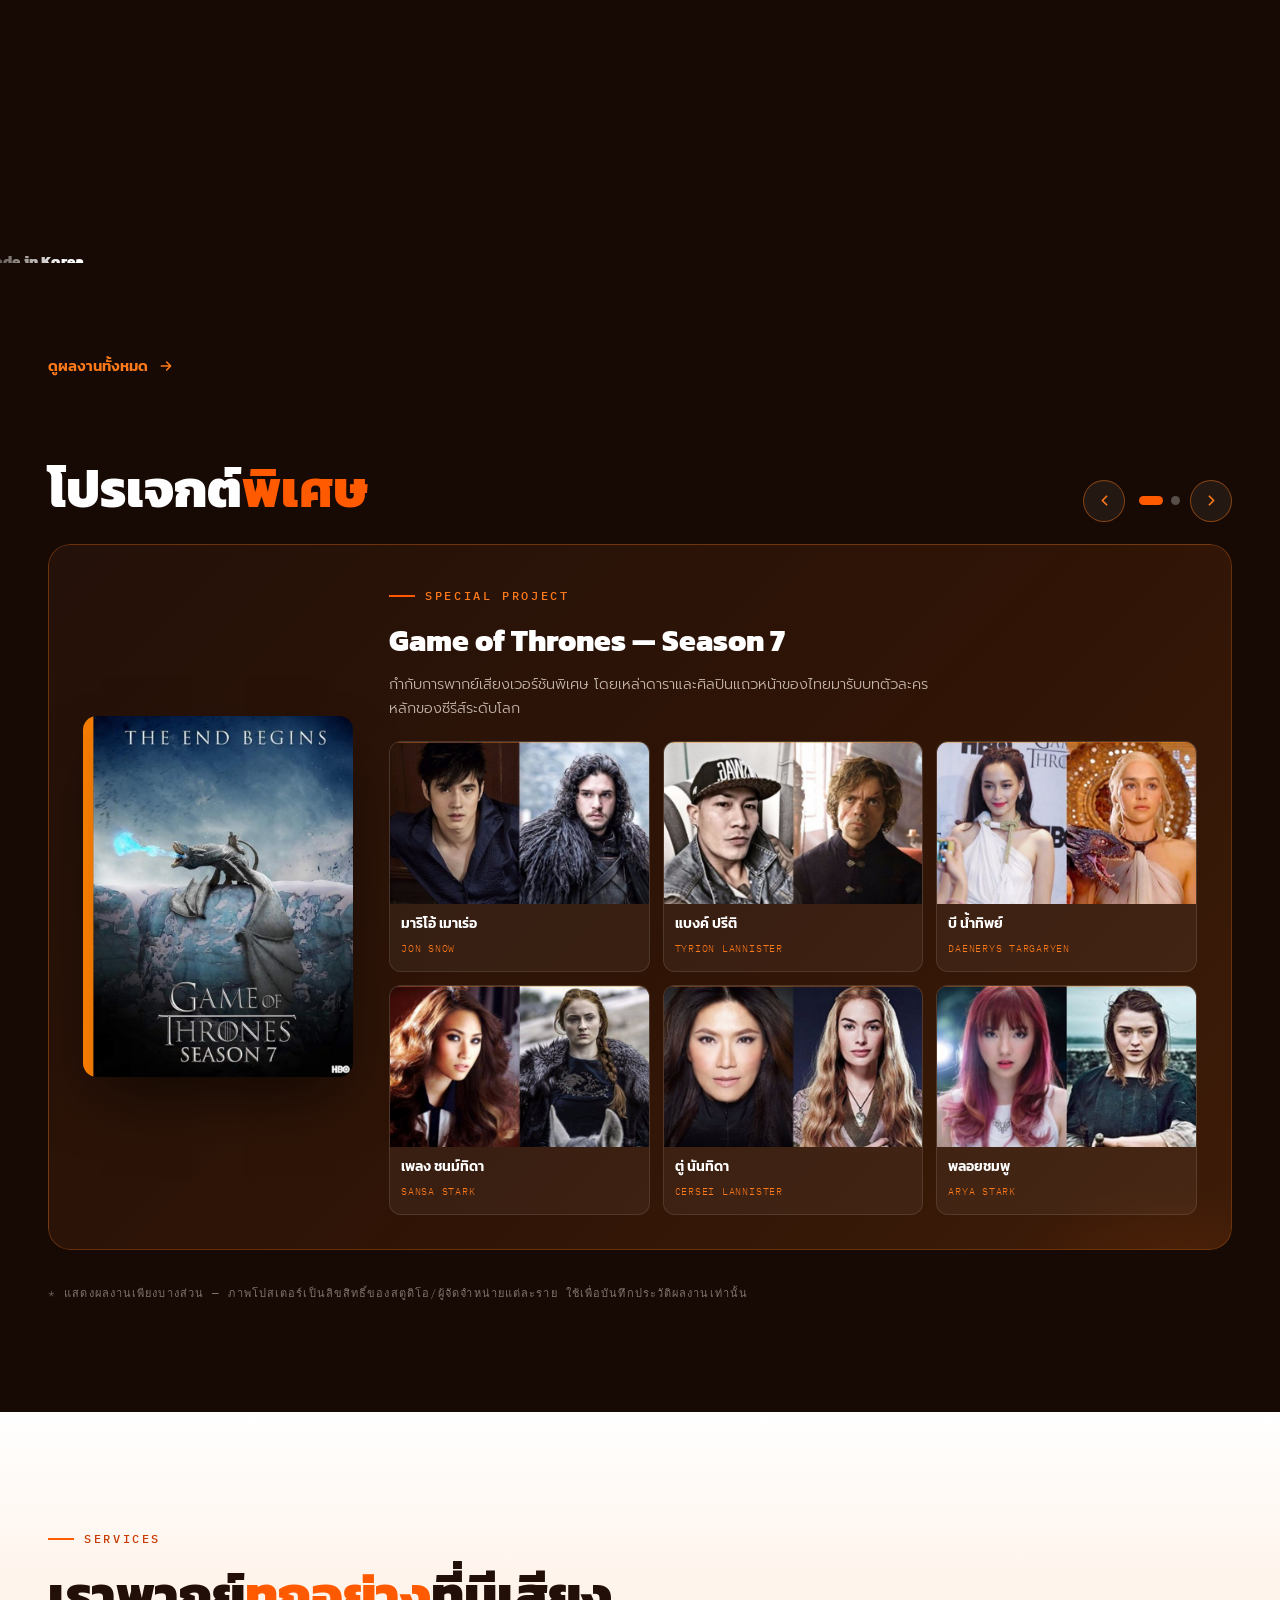
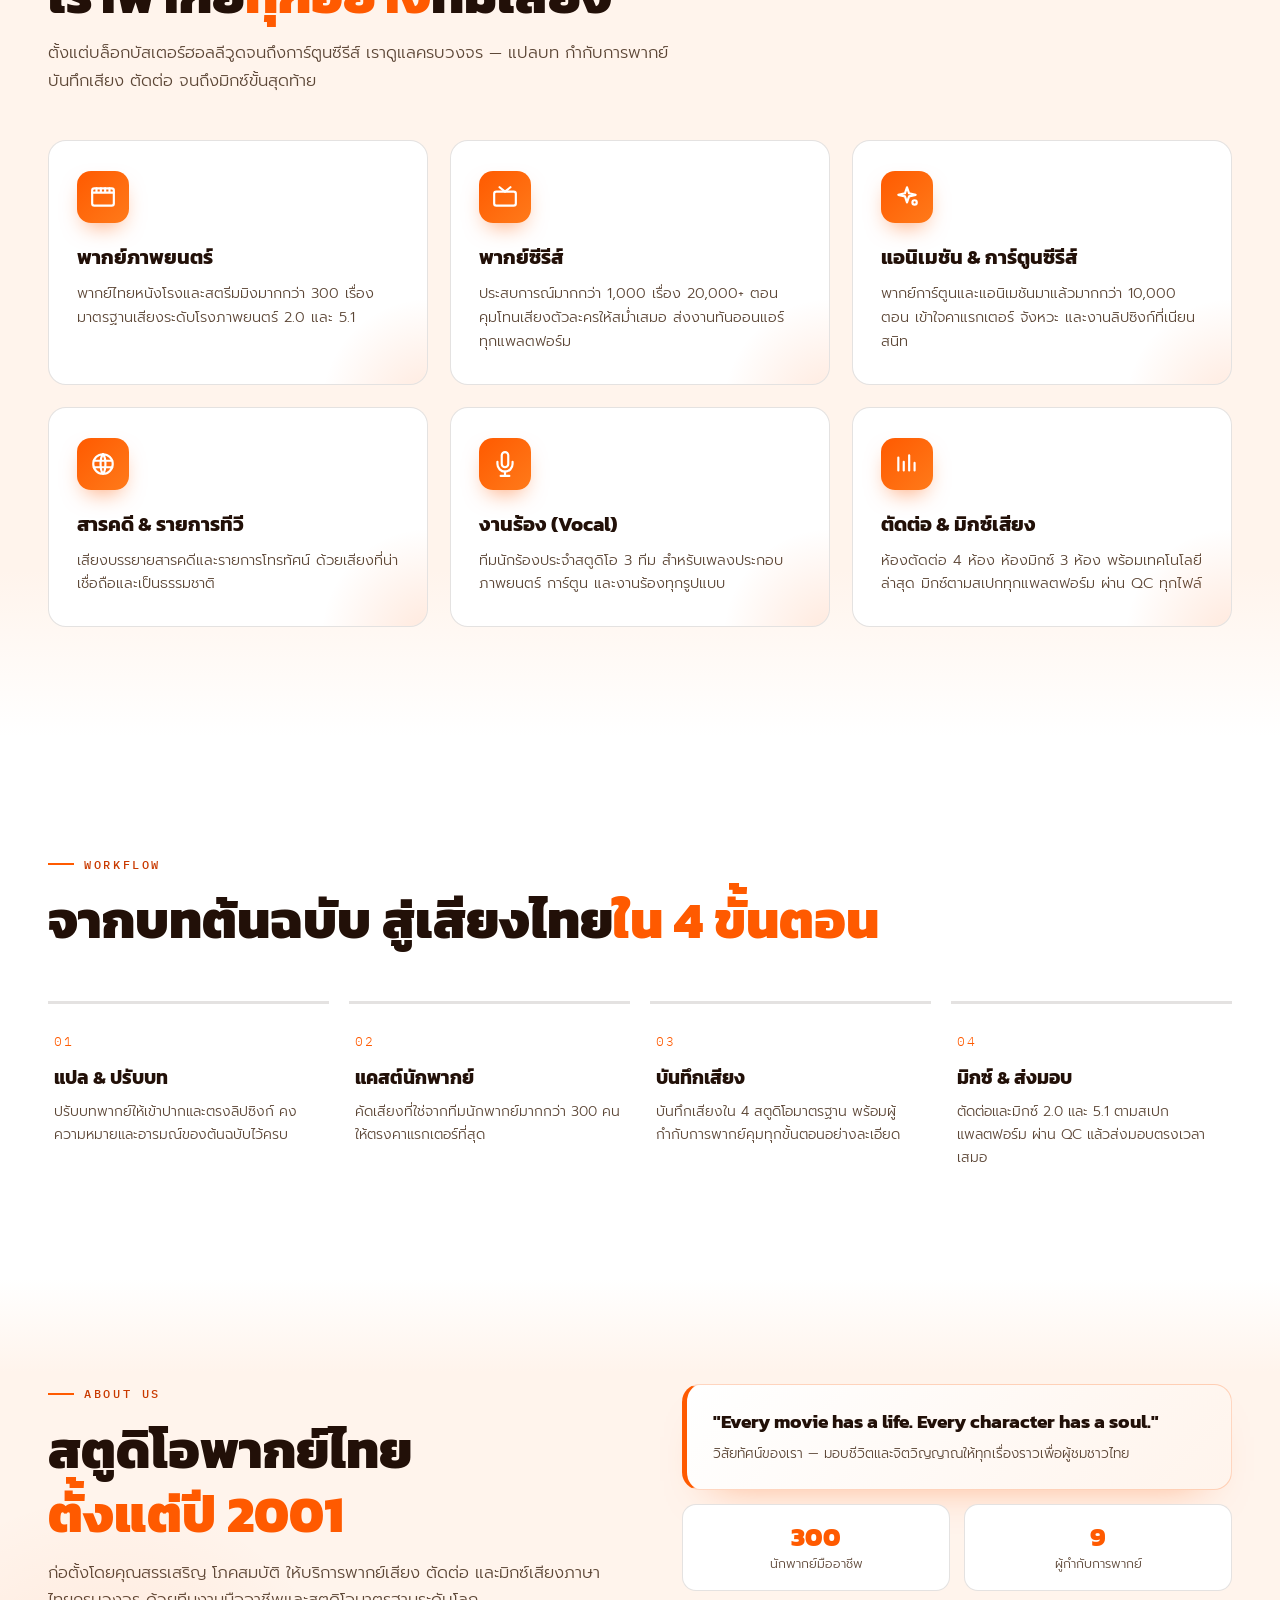
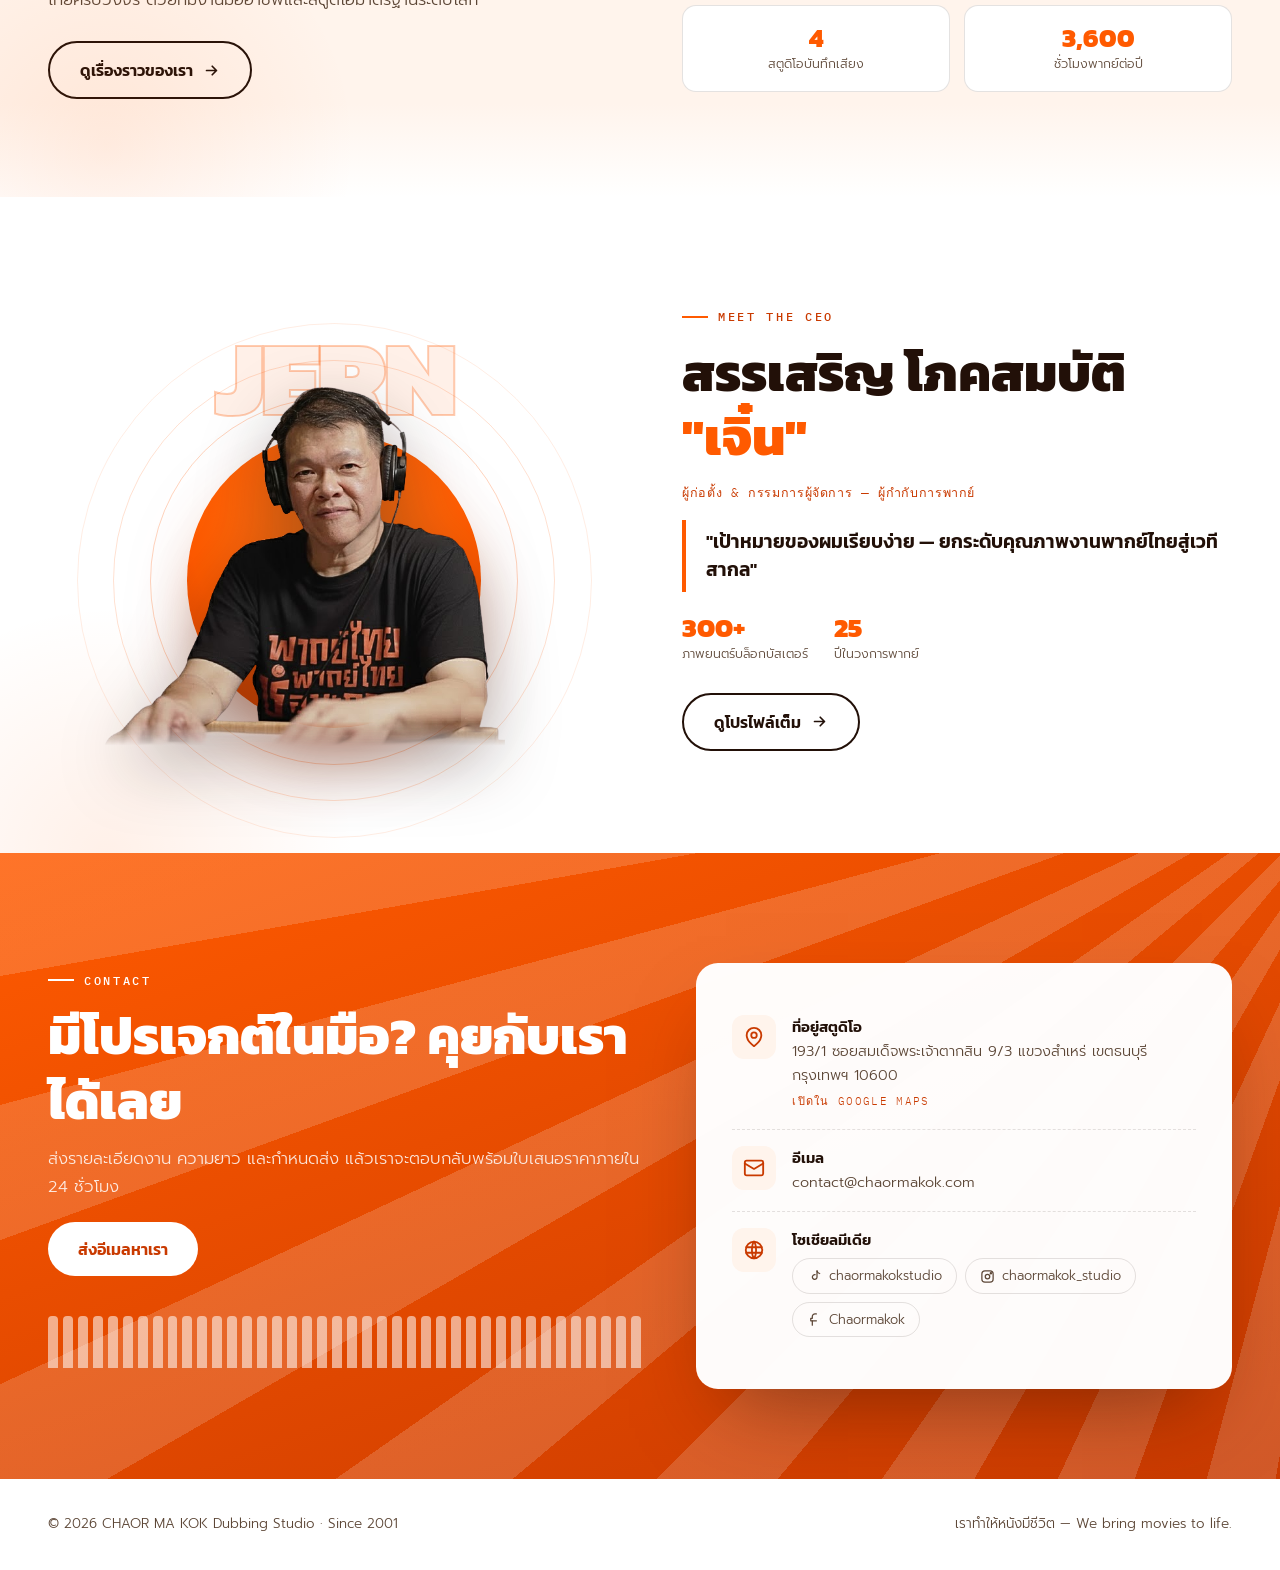
==== commit 117ddb22: "Bump the version again — site.js changed after the last bump v=20260906 was minted in the cache-bust" ====
--- a/index.html
+++ b/index.html
@@ -52,7 +52,7 @@
   ]
 }
 </script>
-<link rel="stylesheet" href="site.css?v=20260906">
+<link rel="stylesheet" href="site.css?v=20260906b">
 </head>
 <body>
 <!-- ================= NAV ================= -->
@@ -276,6 +276,6 @@
   </div>
 </div>
 
-<script src="site.js?v=20260906"></script>
+<script src="site.js?v=20260906b"></script>
 </body>
 </html>
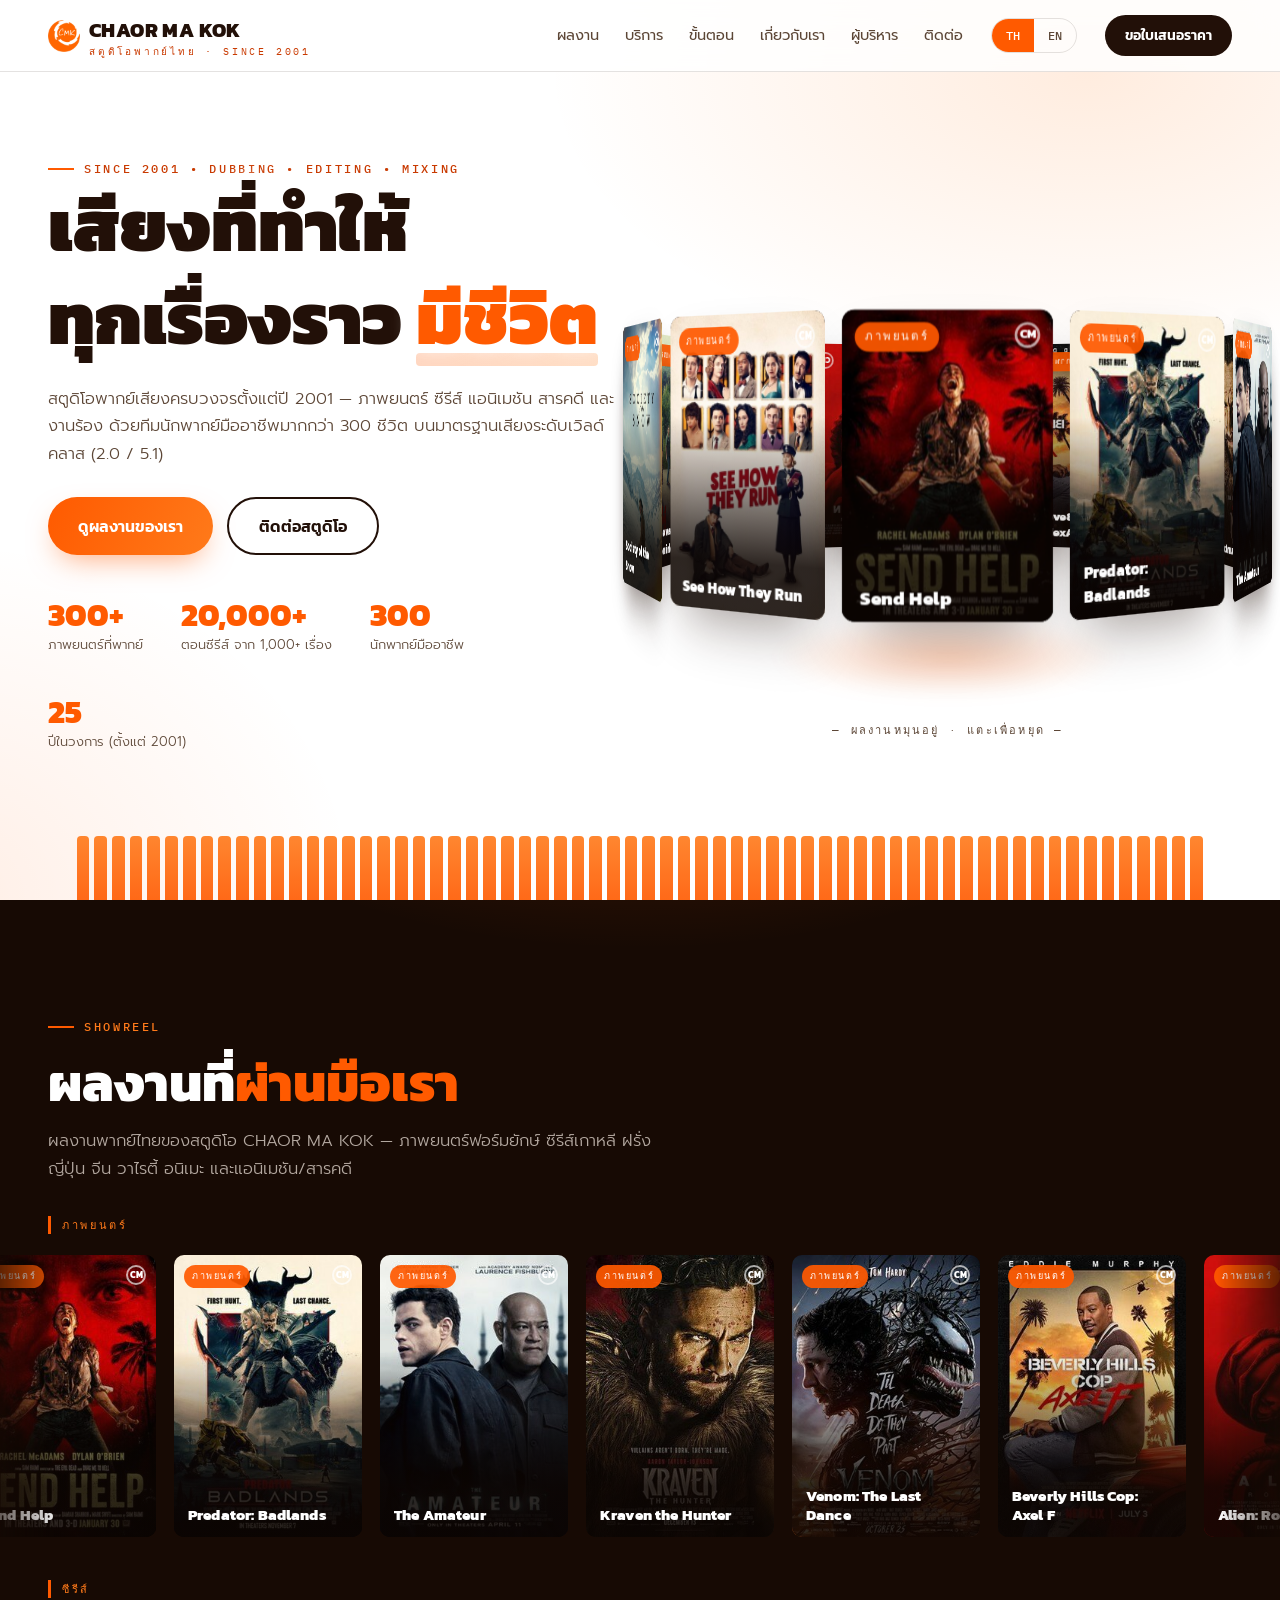
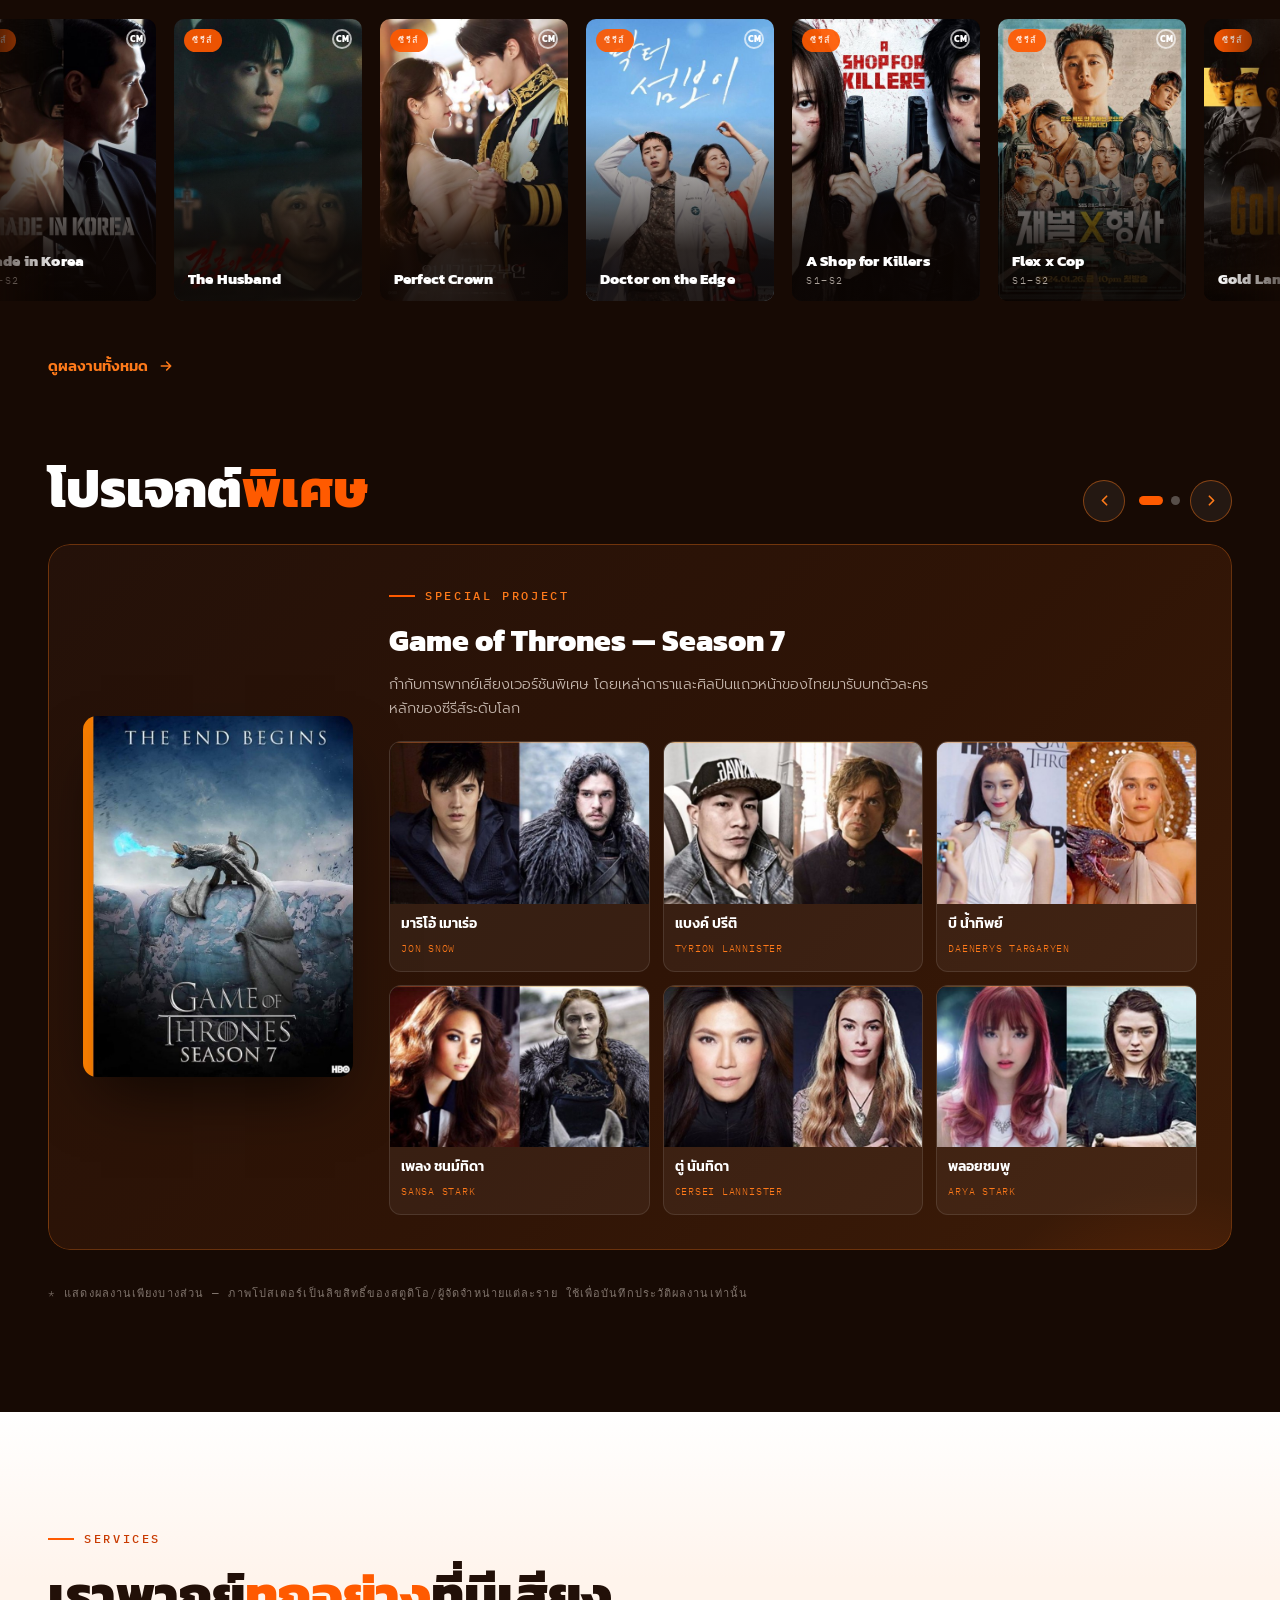
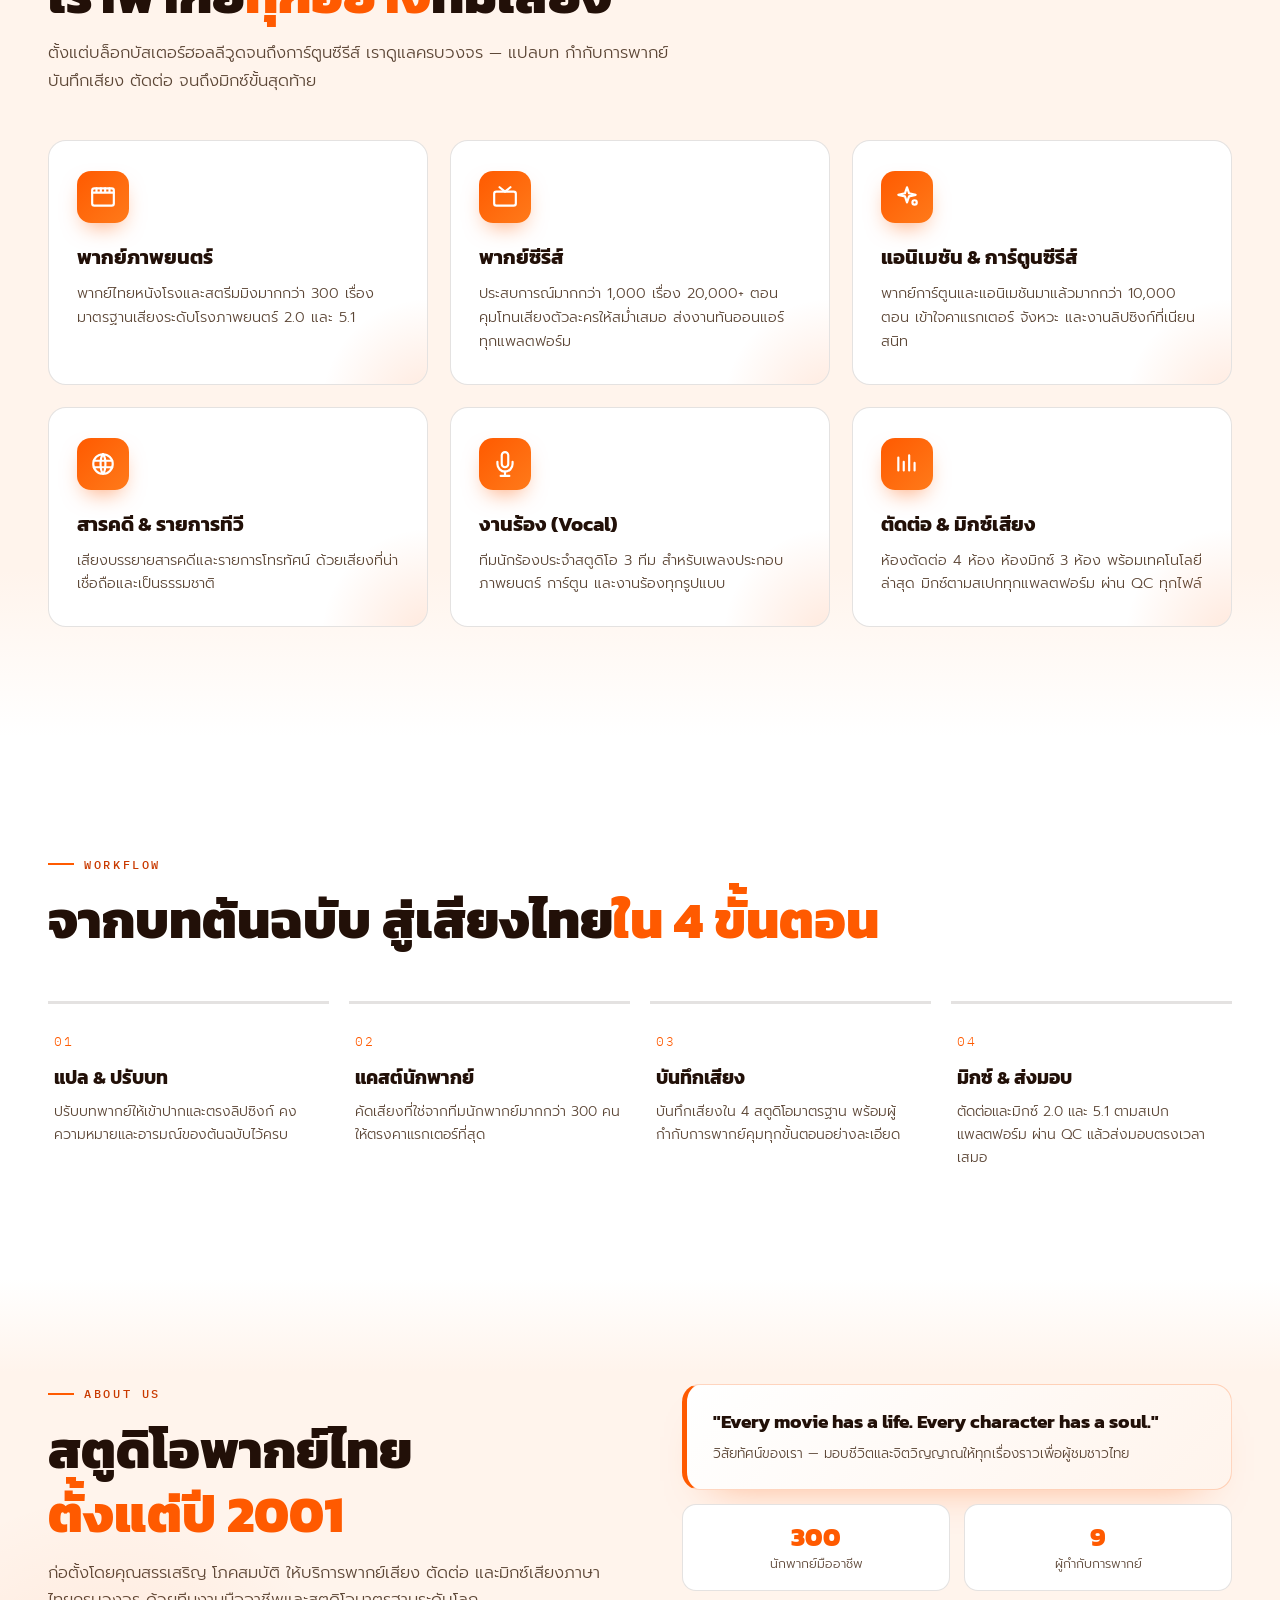
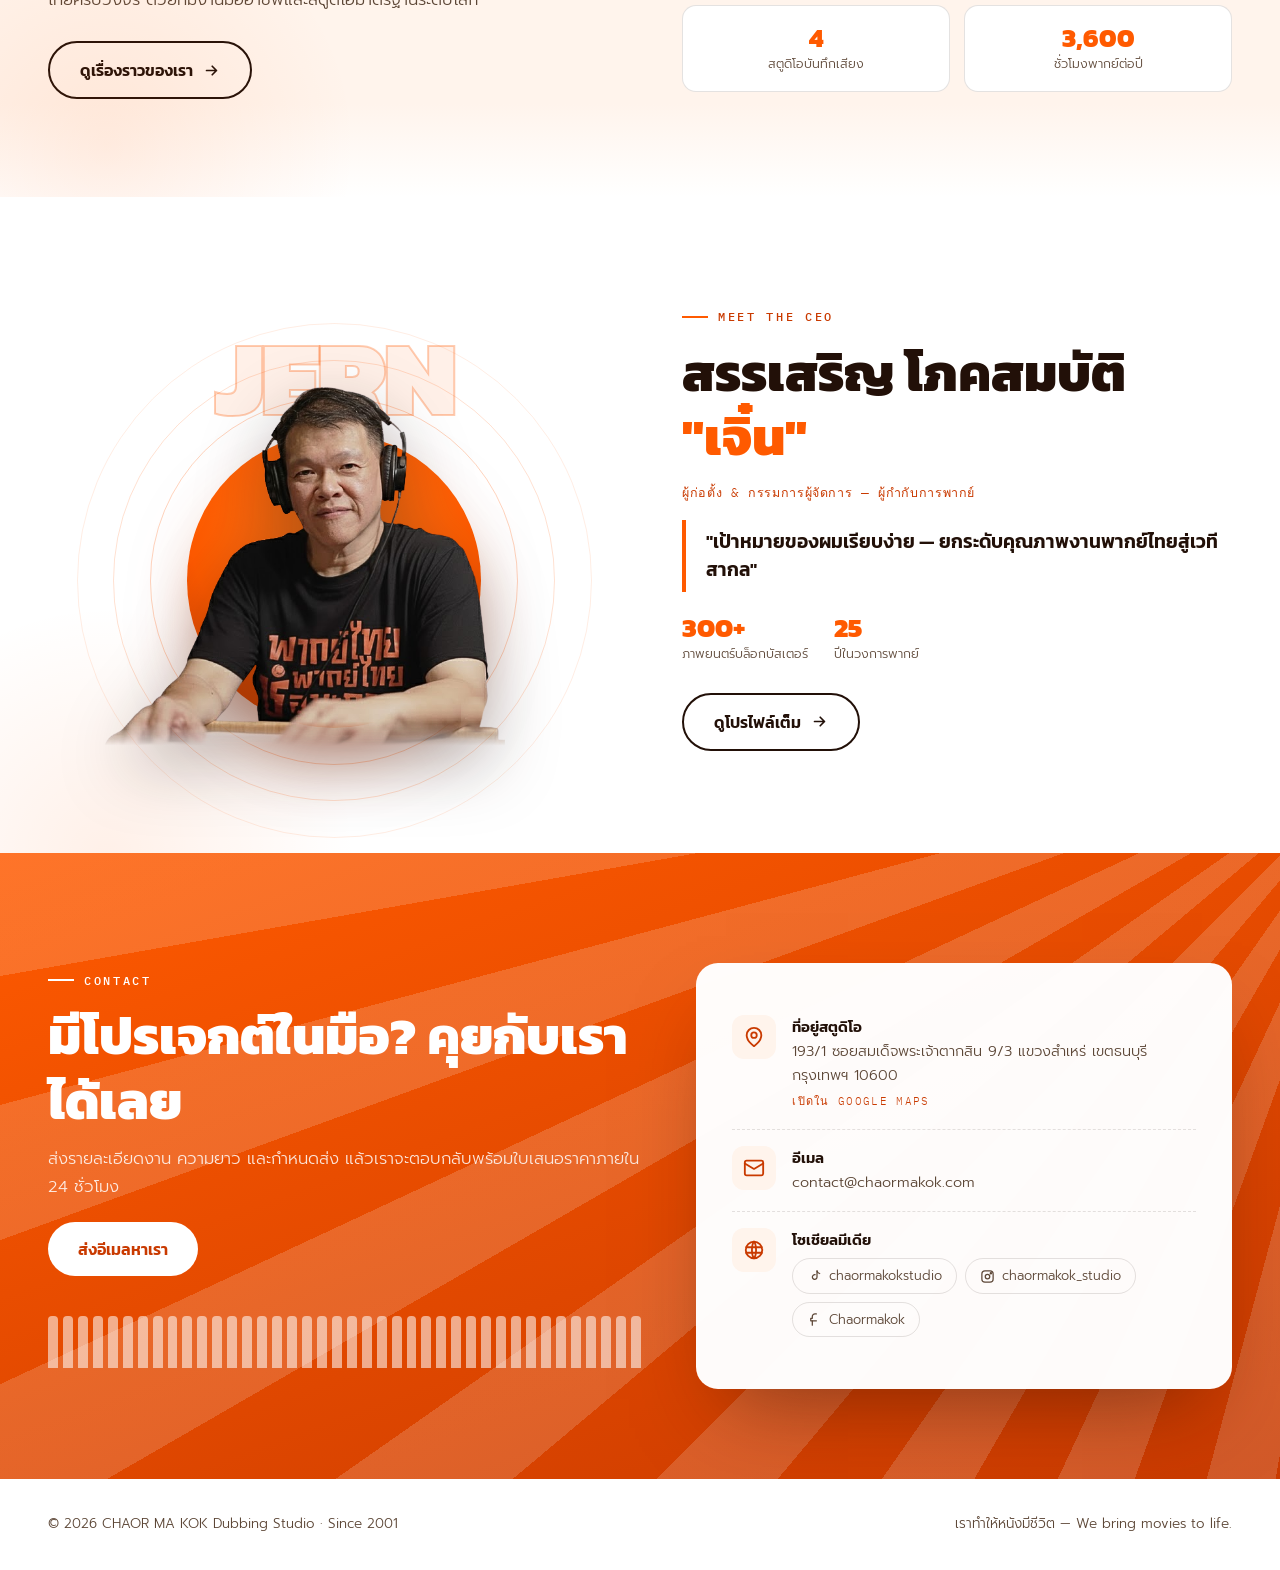
==== commit 41ab2724: "Put the Krut headshots back in colour and match the framing instead The monochrome grade was the wro" ====
--- a/index.html
+++ b/index.html
@@ -52,7 +52,7 @@
   ]
 }
 </script>
-<link rel="stylesheet" href="site.css?v=20260906b">
+<link rel="stylesheet" href="site.css?v=20260906c">
 </head>
 <body>
 <!-- ================= NAV ================= -->
@@ -276,6 +276,6 @@
   </div>
 </div>
 
-<script src="site.js?v=20260906b"></script>
+<script src="site.js?v=20260906c"></script>
 </body>
 </html>
